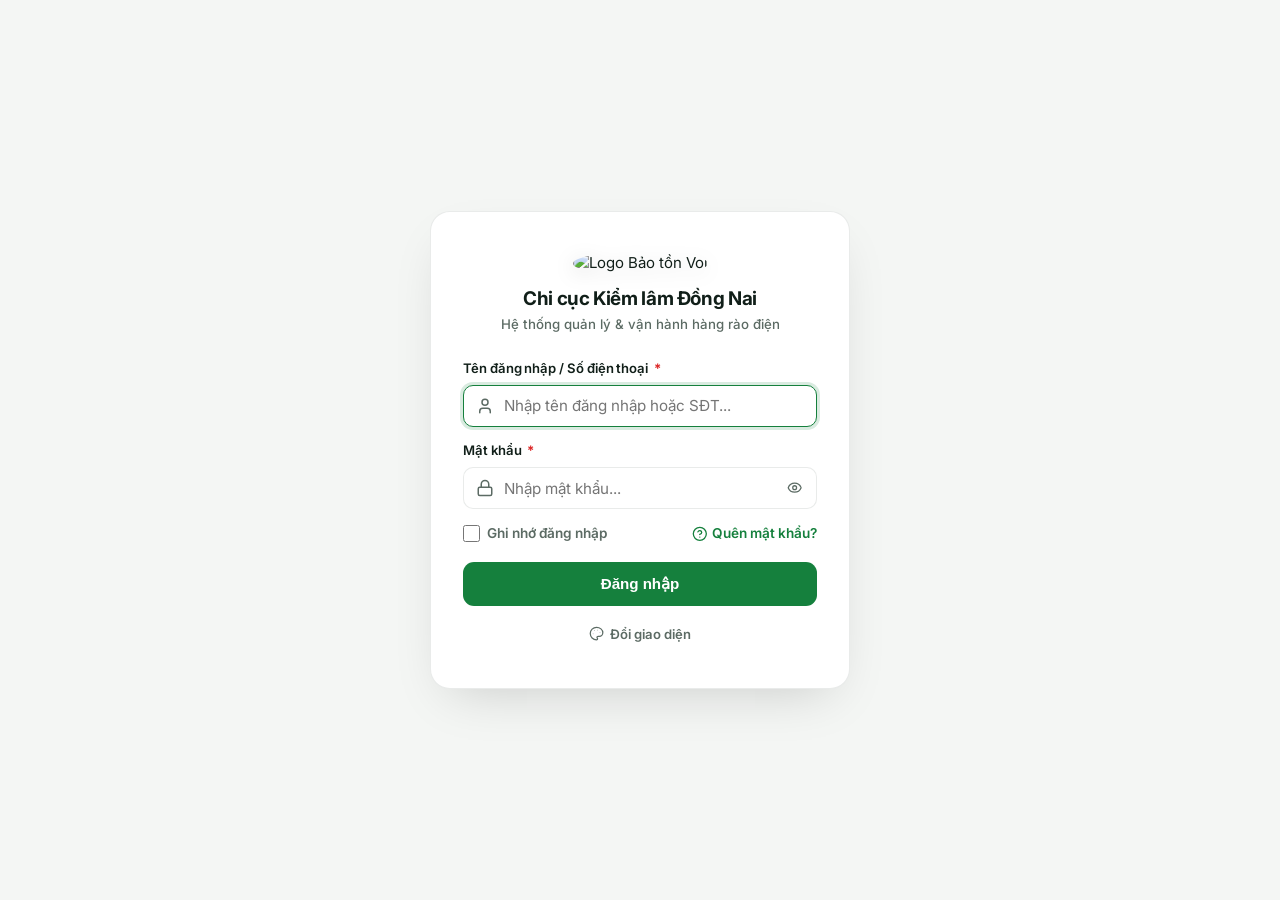
==== backend/Index.html @ 3ac1e2e1 "Optimize Home menu and Dashboard sizing for mobile screens (2-col widget tiles, compact KPI grid, ed" ====
<!DOCTYPE html>
<html lang="vi" data-theme="light">
<head>
  <meta charset="UTF-8" />
  <meta name="viewport" content="width=device-width, initial-scale=1.0, maximum-scale=1.0, user-scalable=no" />
  <title>QLBV - Quản Lý Bảo Trì Tuyến Hàng Rào Điện</title>
  <meta name="description" content="Hệ thống số hóa biên bản bảo trì, vệ sinh và nhật ký thi công tuyến hàng rào điện bảo tồn Voi Đồng Nai" />
  
  <!-- Favicon & PWA Theme -->
  <link rel="icon" type="image/png" href="https://raw.githubusercontent.com/locvutrunglvt/QLBV_aSU/main/icons/icon-192.png" />
  <link rel="apple-touch-icon" href="https://raw.githubusercontent.com/locvutrunglvt/QLBV_aSU/main/icons/apple-touch-icon.png" />
  <link rel="apple-touch-icon" sizes="180x180" href="https://raw.githubusercontent.com/locvutrunglvt/QLBV_aSU/main/icons/apple-touch-icon.png" />
  <meta name="apple-mobile-web-app-capable" content="yes" />
  <meta name="apple-mobile-web-app-status-bar-style" content="black-translucent" />
  <meta name="apple-mobile-web-app-title" content="QLBV Đồng Nai" />
  <meta name="mobile-web-app-capable" content="yes" />
  <meta name="application-name" content="QLBV Đồng Nai" />
  <meta name="theme-color" content="#1e4620" />

  <!-- Google Fonts: Inter -->
  <link rel="preconnect" href="https://fonts.googleapis.com" />
  <link rel="preconnect" href="https://fonts.gstatic.com" crossorigin />
  <link href="https://fonts.googleapis.com/css2?family=Inter:wght@400;500;600;700;800&display=swap" rel="stylesheet" />

  <!-- html2pdf Library for Client-side PDF Generation -->
  <script src="https://cdnjs.cloudflare.com/ajax/libs/html2pdf.js/0.10.1/html2pdf.bundle.min.js"></script>

  <!-- Stylesheet -->
  <style>
/* ==========================================================================
   HỆ THỐNG QUẢN LÝ BẢO TRÌ TUYẾN HÀNG RÀO ĐIỆN (QLBV)
   05 BỘ GIAO DIỆN LÂM NGHIỆP - BẢNG MÀU TIẾT CHẾ, NỀN TRUNG TÍNH

   Nguyên tắc thiết kế:
   - Nền và viền dùng màu trung tính, chỉ phảng phất sắc chủ đạo. Nền/viền
     nhuộm màu đậm làm giao diện trông cũ.
   - Mỗi giao diện định nghĩa 6 "tông" (--tone-*) dưới dạng bộ số RGB. Ô icon
     lấy chính tông đó pha loãng làm nền và tô nét, nên ĐỔI GIAO DIỆN LÀ ĐỔI
     TOÀN BỘ MÀU ICON theo. Trước đây icon dùng 6 gradient cố định nên chọn
     giao diện nào cũng ra một bảng màu.
   - Đổ bóng trung tính, rất nhẹ; độ nổi khối tạo bằng viền mảnh.

   1. emerald  - Rừng Nguyên Sinh
   2. pine     - Rừng Thông Cát Tiên
   3. earth    - Đất Rừng Miền Đông
   4. mist     - Thác Mai - Sương Mù
   5. midnight - Tuần Tra Đêm
   ========================================================================== */

/* 1. MẶC ĐỊNH: RỪNG NGUYÊN SINH */
:root, [data-theme-style="emerald"] {
  --theme-name: "emerald";
  --primary: #15803d;
  --primary-light: #22c55e;
  --primary-dark: #14532d;
  --primary-hover: #166534;
  --primary-contrast: #ffffff;
  --primary-gradient: linear-gradient(135deg, #15803d 0%, #166534 100%);
  --header-bg: linear-gradient(135deg, #14532d 0%, #15803d 60%, #166534 100%);

  --accent: #16a34a;
  --accent-gold: #b45309;
  --success: #16a34a;
  --warning: #b45309;
  --danger: #dc2626;
  --info: #0369a1;

  --bg-body: #f4f6f4;
  --bg-surface: #ffffff;
  --bg-surface-elevated: #ffffff;
  --bg-card: #ffffff;
  --bg-subtle: #f1f5f2;
  --bg-hover: rgba(21, 128, 61, 0.06);
  --border-color: rgba(17, 34, 26, 0.09);
  --border-strong: rgba(17, 34, 26, 0.16);
  --border-focus: #15803d;

  --text-main: #111f19;
  --text-muted: #5c6b64;
  --text-light: #90a099;
  --text-white: #ffffff;

  --tone-maint: 180 83 9;
  --tone-clean: 21 128 61;
  --tone-log: 15 118 110;
  --tone-hist: 71 85 105;
  --tone-user: 67 56 202;
  --tone-cfg: 120 113 108;
  --chip-alpha: 0.11;

  --card-radius: 16px;
  --badge-radius: 999px;
  --shadow-card: 0 1px 2px rgba(16, 24, 20, 0.04), 0 4px 12px -6px rgba(16, 24, 20, 0.10);
  --shadow-hover: 0 2px 4px rgba(16, 24, 20, 0.05), 0 12px 24px -10px rgba(16, 24, 20, 0.18);
}

/* 2. RỪNG THÔNG CÁT TIÊN */
[data-theme-style="pine"] {
  --theme-name: "pine";
  --primary: #0b6b4f;
  --primary-light: #10b981;
  --primary-dark: #022c22;
  --primary-hover: #095942;
  --primary-contrast: #ffffff;
  --primary-gradient: linear-gradient(135deg, #0b6b4f 0%, #047857 100%);
  --header-bg: linear-gradient(135deg, #022c22 0%, #0b6b4f 60%, #047857 100%);

  --accent: #0d9488;
  --accent-gold: #a16207;
  --success: #059669;
  --warning: #a16207;
  --danger: #be123c;
  --info: #0e7490;

  --bg-body: #f5f7f6;
  --bg-surface: #ffffff;
  --bg-surface-elevated: #ffffff;
  --bg-card: #ffffff;
  --bg-subtle: #f1f5f4;
  --bg-hover: rgba(11, 107, 79, 0.06);
  --border-color: rgba(19, 42, 34, 0.10);
  --border-strong: rgba(19, 42, 34, 0.18);
  --border-focus: #0b6b4f;

  --text-main: #10211b;
  --text-muted: #566860;
  --text-light: #8ba098;
  --text-white: #ffffff;

  --tone-maint: 161 98 7;
  --tone-clean: 11 107 79;
  --tone-log: 13 148 136;
  --tone-hist: 82 82 91;
  --tone-user: 55 48 163;
  --tone-cfg: 87 83 78;
  --chip-alpha: 0.11;

  --card-radius: 14px;
  --badge-radius: 999px;
  --shadow-card: 0 1px 2px rgba(16, 24, 20, 0.04), 0 4px 12px -6px rgba(16, 24, 20, 0.10);
  --shadow-hover: 0 2px 4px rgba(16, 24, 20, 0.05), 0 12px 24px -10px rgba(16, 24, 20, 0.18);
}

/* 3. ĐẤT RỪNG MIỀN ĐÔNG */
[data-theme-style="earth"] {
  --theme-name: "earth";
  --primary: #8a4b1c;
  --primary-light: #b45309;
  --primary-dark: #4a2409;
  --primary-hover: #7a4118;
  --primary-contrast: #ffffff;
  --primary-gradient: linear-gradient(135deg, #8a4b1c 0%, #5c3010 100%);
  --header-bg: linear-gradient(135deg, #4a2409 0%, #8a4b1c 60%, #2d6a4f 100%);

  --accent: #2d6a4f;
  --accent-gold: #b45309;
  --success: #2d6a4f;
  --warning: #b45309;
  --danger: #b91c1c;
  --info: #0369a1;

  --bg-body: #f8f6f2;
  --bg-surface: #ffffff;
  --bg-surface-elevated: #ffffff;
  --bg-card: #ffffff;
  --bg-subtle: #f4f0e9;
  --bg-hover: rgba(138, 75, 28, 0.06);
  --border-color: rgba(48, 31, 16, 0.11);
  --border-strong: rgba(48, 31, 16, 0.20);
  --border-focus: #8a4b1c;

  --text-main: #241a11;
  --text-muted: #6b5b49;
  --text-light: #a4917b;
  --text-white: #ffffff;

  --tone-maint: 180 83 9;
  --tone-clean: 45 106 79;
  --tone-log: 133 77 14;
  --tone-hist: 87 83 78;
  --tone-user: 146 64 14;
  --tone-cfg: 120 113 108;
  --chip-alpha: 0.12;

  --card-radius: 14px;
  --badge-radius: 999px;
  --shadow-card: 0 1px 2px rgba(48, 31, 16, 0.05), 0 4px 12px -6px rgba(48, 31, 16, 0.12);
  --shadow-hover: 0 2px 4px rgba(48, 31, 16, 0.06), 0 12px 24px -10px rgba(48, 31, 16, 0.20);
}

/* 4. THÁC MAI - SƯƠNG MÙ */
[data-theme-style="mist"] {
  --theme-name: "mist";
  --primary: #0f766e;
  --primary-light: #14b8a6;
  --primary-dark: #134e4a;
  --primary-hover: #115e59;
  --primary-contrast: #ffffff;
  --primary-gradient: linear-gradient(135deg, #0f766e 0%, #0e7490 100%);
  --header-bg: linear-gradient(135deg, #134e4a 0%, #0f766e 50%, #0369a1 100%);

  --accent: #0891b2;
  --accent-gold: #b45309;
  --success: #0d9488;
  --warning: #b45309;
  --danger: #e11d48;
  --info: #0284c7;

  --bg-body: #f3f7f7;
  --bg-surface: #ffffff;
  --bg-surface-elevated: #ffffff;
  --bg-card: rgba(255, 255, 255, 0.86);
  --bg-subtle: #eef4f4;
  --bg-hover: rgba(15, 118, 110, 0.06);
  --border-color: rgba(15, 44, 40, 0.10);
  --border-strong: rgba(15, 44, 40, 0.18);
  --border-focus: #0f766e;

  --text-main: #0f241f;
  --text-muted: #52706c;
  --text-light: #8aa5a2;
  --text-white: #ffffff;

  --tone-maint: 2 132 199;
  --tone-clean: 15 118 110;
  --tone-log: 8 145 178;
  --tone-hist: 71 85 105;
  --tone-user: 79 70 229;
  --tone-cfg: 100 116 139;
  --chip-alpha: 0.11;

  --card-radius: 18px;
  --badge-radius: 999px;
  --shadow-card: 0 1px 2px rgba(15, 44, 40, 0.04), 0 6px 16px -8px rgba(15, 44, 40, 0.14);
  --shadow-hover: 0 2px 4px rgba(15, 44, 40, 0.05), 0 14px 28px -12px rgba(15, 44, 40, 0.22);
}

/* 5. TUẦN TRA ĐÊM */
[data-theme-style="midnight"], [data-theme="dark"] {
  --theme-name: "midnight";
  --primary: #34d399;
  --primary-light: #6ee7b7;
  --primary-dark: #065f46;
  --primary-hover: #10b981;
  --primary-contrast: #05221a;
  --primary-gradient: linear-gradient(135deg, #059669 0%, #34d399 100%);
  --header-bg: linear-gradient(135deg, #04150f 0%, #0a2b1f 100%);

  --accent: #2dd4bf;
  --accent-gold: #fbbf24;
  --success: #34d399;
  --warning: #fbbf24;
  --danger: #f87171;
  --info: #38bdf8;

  --bg-body: #0b0f0d;
  --bg-surface: #141a17;
  --bg-surface-elevated: #1b2320;
  --bg-card: #141a17;
  --bg-subtle: #101613;
  --bg-hover: rgba(255, 255, 255, 0.05);
  --border-color: rgba(255, 255, 255, 0.10);
  --border-strong: rgba(255, 255, 255, 0.18);
  --border-focus: #34d399;

  --text-main: #e9efec;
  --text-muted: #93a29c;
  --text-light: #6b7a74;
  --text-white: #ffffff;

  --tone-maint: 251 191 36;
  --tone-clean: 52 211 153;
  --tone-log: 45 212 191;
  --tone-hist: 148 163 184;
  --tone-user: 129 140 248;
  --tone-cfg: 168 162 158;
  --chip-alpha: 0.16;

  --card-radius: 16px;
  --badge-radius: 999px;
  --shadow-card: 0 1px 2px rgba(0, 0, 0, 0.5), 0 8px 20px -10px rgba(0, 0, 0, 0.7);
  --shadow-hover: 0 2px 6px rgba(0, 0, 0, 0.6), 0 16px 30px -12px rgba(0, 0, 0, 0.85);
}

:root {
  --shadow-sm: 0 1px 2px 0 rgba(0, 0, 0, 0.05);
  --shadow-md: 0 4px 6px -1px rgba(0, 0, 0, 0.1), 0 2px 4px -1px rgba(0, 0, 0, 0.06);
  --shadow-lg: var(--shadow-card);
  --shadow-glow: 0 0 15px rgba(34, 197, 94, 0.35);
  
  --radius-sm: 8px;
  --radius-md: 12px;
  --radius-lg: var(--card-radius, 18px);
  --radius-full: 9999px;

  --transition: all 0.25s cubic-bezier(0.4, 0, 0.2, 1);
  --font-family: 'Inter', system-ui, -apple-system, BlinkMacSystemFont, 'Segoe UI', Roboto, Oxygen, Ubuntu, sans-serif;
}


/* Reset & Base Styles */
*, *::before, *::after {
  box-sizing: border-box;
  margin: 0;
  padding: 0;
  -webkit-tap-highlight-color: transparent;
}

body {
  font-family: var(--font-family);
  background-color: var(--bg-body);
  color: var(--text-main);
  line-height: 1.5;
  font-size: 15px;
  min-height: 100vh;
  display: flex;
  flex-direction: column;
  transition: background-color 0.3s ease, color 0.3s ease;
}

/* Header & Top Navbar */
.top-navbar {
  position: sticky;
  top: 0;
  z-index: 100;
  background: var(--bg-card);
  backdrop-filter: blur(12px);
  -webkit-backdrop-filter: blur(12px);
  border-bottom: 1px solid var(--border-color);
  padding: 0.65rem 1.5rem;
  display: flex;
  align-items: center;
  justify-content: center;
  position: relative;
  box-shadow: var(--shadow-sm);
}

.header-brand-container {
  display: flex;
  align-items: center;
  justify-content: center;
  gap: 0.65rem;
  text-align: center;
  margin: 0 auto;
}

.header-brand-logo {
  width: 40px;
  height: 40px;
  object-fit: contain;
  filter: drop-shadow(0 2px 4px rgba(0, 0, 0, 0.15));
  flex-shrink: 0;
  transition: transform 0.2s ease;
}

.header-brand-logo:hover {
  transform: scale(1.06);
}

.header-brand-text {
  text-align: left;
}

.header-brand-text h1 {
  font-size: 1.05rem;
  font-weight: 800;
  color: var(--primary);
  line-height: 1.15;
  letter-spacing: 0.01em;
  margin: 0;
}

[data-theme="dark"] .header-brand-text h1 {
  color: #74c69d;
}

.header-brand-text p {
  font-size: 0.72rem;
  color: var(--text-muted);
  font-weight: 600;
  margin: 0;
  letter-spacing: 0.03em;
}

.header-actions {
  position: absolute;
  right: 1.5rem;
  display: flex;
  align-items: center;
  gap: 0.4rem;
}

@media (max-width: 768px) {
  .top-navbar {
    flex-direction: column;
    align-items: center;
    padding: 0.65rem 0.5rem 0.5rem;
    gap: 0.45rem;
  }

  .header-brand-container {
    flex-direction: row;
    justify-content: center;
    width: 100%;
    margin: 0;
  }

  .header-brand-logo {
    width: 34px;
    height: 34px;
  }

  .header-brand-text {
    text-align: left;
  }

  .header-brand-text h1 {
    font-size: 0.88rem;
  }

  .header-brand-text p {
    font-size: 0.65rem;
  }

  .header-actions {
    position: static;
    display: flex;
    justify-content: center;
    align-items: center;
    width: 100%;
    gap: 0.5rem;
    margin-top: 2px;
  }
}

/* User Pill & Quick Badges */
.user-badge {
  display: flex;
  align-items: center;
  gap: 0.35rem;
  background: var(--bg-subtle);
  border: 1px solid var(--border-color);
  padding: 0.25rem 0.6rem;
  border-radius: var(--radius-full);
  font-size: 0.78rem;
  cursor: pointer;
  white-space: nowrap;
  transition: var(--transition);
}

.user-badge:hover {
  border-color: var(--primary-light);
  background: var(--bg-surface-elevated);
}

.role-tag {
  font-size: 0.7rem;
  font-weight: 600;
  padding: 0.15rem 0.45rem;
  border-radius: var(--radius-sm);
  text-transform: uppercase;
}

.role-admin { background: #fee2e2; color: #b91c1c; }
.role-supervisor { background: #e0f2fe; color: #0369a1; }
.role-worker { background: #dcfce7; color: #15803d; }

/* Status indicator pill */
.network-status {
  display: inline-flex;
  align-items: center;
  gap: 0.35rem;
  font-size: 0.75rem;
  padding: 0.25rem 0.6rem;
  border-radius: var(--radius-full);
  font-weight: 600;
}

.status-online { background: #dcfce7; color: #166534; }
.status-offline { background: #fee2e2; color: #991b1b; }
.status-dot {
  width: 7px;
  height: 7px;
  border-radius: 50%;
  background: currentColor;
}

/* Main Container Layout */
.app-container {
  max-width: 1100px;
  width: 100%;
  margin: 0 auto;
  padding: 1.25rem;
  flex: 1;
}

/* Navigation Tabs */
.nav-tabs-wrapper {
  display: flex;
  gap: 0.5rem;
  overflow-x: auto;
  padding-bottom: 0.75rem;
  margin-bottom: 1.25rem;
  scrollbar-width: none;
}

.nav-tabs-wrapper::-webkit-scrollbar {
  display: none;
}

.nav-tab-btn {
  display: inline-flex;
  align-items: center;
  gap: 0.5rem;
  padding: 0.65rem 1.15rem;
  background: var(--bg-surface);
  border: 1px solid var(--border-color);
  border-radius: var(--radius-md);
  color: var(--text-muted);
  font-weight: 600;
  font-size: 0.9rem;
  cursor: pointer;
  white-space: nowrap;
  transition: var(--transition);
}

.nav-tab-btn:hover {
  color: var(--primary);
  border-color: var(--primary-light);
  transform: translateY(-1px);
}

.nav-tab-btn.active {
  background: var(--primary);
  color: #ffffff;
  border-color: var(--primary);
  box-shadow: var(--shadow-sm);
}

[data-theme="dark"] .nav-tab-btn.active {
  background: #2d6a4f;
  border-color: #2d6a4f;
}

/* Glassmorphic Cards & Panels */
.card-panel {
  background: var(--bg-card);
  border: 1px solid var(--border-color);
  border-radius: var(--radius-lg);
  padding: 1.5rem;
  margin-bottom: 1.5rem;
  box-shadow: var(--shadow-md);
  transition: var(--transition);
}

.card-header {
  display: flex;
  align-items: center;
  justify-content: space-between;
  margin-bottom: 1.25rem;
  padding-bottom: 0.75rem;
  border-bottom: 1px solid var(--border-color);
}

.card-header h2 {
  font-size: 1.15rem;
  font-weight: 700;
  color: var(--primary);
  display: flex;
  align-items: center;
  gap: 0.5rem;
}

[data-theme="dark"] .card-header h2 {
  color: #74c69d;
}

/* ================= DASHBOARD & METRICS ================= */

/* ==========================================================================
   Ô ICON TONAL - THAY CHO KHỐI GRADIENT BÃO HÒA
   Nền là chính tông màu pha loãng, nét icon cũng tông đó ở độ đậm đọc được.
   Vì tông lấy từ biến của giao diện nên đổi giao diện là đổi màu toàn bộ icon.
   ========================================================================== */
.icon-chip {
  width: 42px;
  height: 42px;
  border-radius: 13px;
  display: flex;
  align-items: center;
  justify-content: center;
  flex-shrink: 0;
  color: rgb(var(--tone-clean));
  background: rgb(var(--tone-clean) / var(--chip-alpha));
  transition: background 0.2s ease, color 0.2s ease;
}

.icon-chip .ico,
.icon-chip svg {
  width: 21px;
  height: 21px;
  stroke: currentColor;
  stroke-width: 1.9;
}

.icon-chip-sm {
  width: 34px;
  height: 34px;
  border-radius: 11px;
}

.icon-chip-sm .ico,
.icon-chip-sm svg {
  width: 17px;
  height: 17px;
}

.icon-chip.tone-maint {
  color: rgb(var(--tone-maint));
  background: rgb(var(--tone-maint) / var(--chip-alpha));
}
.icon-chip.tone-clean {
  color: rgb(var(--tone-clean));
  background: rgb(var(--tone-clean) / var(--chip-alpha));
}
.icon-chip.tone-log {
  color: rgb(var(--tone-log));
  background: rgb(var(--tone-log) / var(--chip-alpha));
}
.icon-chip.tone-hist {
  color: rgb(var(--tone-hist));
  background: rgb(var(--tone-hist) / var(--chip-alpha));
}
.icon-chip.tone-user {
  color: rgb(var(--tone-user));
  background: rgb(var(--tone-user) / var(--chip-alpha));
}
.icon-chip.tone-cfg {
  color: rgb(var(--tone-cfg));
  background: rgb(var(--tone-cfg) / var(--chip-alpha));
}

/* ==========================================================================
   THẺ SỐ LIỆU (KPI)
   ========================================================================== */
.metrics-grid {
  display: grid;
  grid-template-columns: repeat(3, 1fr);
  gap: 0.75rem;
  margin-bottom: 1.1rem;
}

.metric-box {
  background: var(--bg-surface);
  border: 1px solid var(--border-color);
  border-radius: var(--card-radius);
  padding: 0.9rem 1rem;
  display: flex;
  align-items: center;
  gap: 0.8rem;
  box-shadow: var(--shadow-card);
  transition: border-color 0.2s ease, box-shadow 0.2s ease;
}

.metric-box:hover {
  border-color: var(--border-strong);
  box-shadow: var(--shadow-hover);
}

.metric-box > div:last-child { min-width: 0; }

.metric-label {
  font-size: 0.76rem;
  font-weight: 500;
  color: var(--text-muted);
  line-height: 1.3;
  letter-spacing: 0;
}

.metric-value {
  display: flex;
  align-items: baseline;
  gap: 0.22rem;
  margin-top: 1px;
  font-size: 1.45rem;
  font-weight: 650;
  line-height: 1.15;
  letter-spacing: -0.02em;
  color: var(--text-main);
  white-space: nowrap;
  font-variant-numeric: tabular-nums;
}

.metric-value .unit {
  font-size: 0.8rem;
  font-weight: 500;
  color: var(--text-light);
  letter-spacing: 0;
}

/* ==========================================================================
   DANH MỤC CHỨC NĂNG - DẠNG DÒNG (thay lưới thẻ vuông kiểu cũ)
   ========================================================================== */
.quick-launcher-grid {
  display: grid;
  grid-template-columns: repeat(2, 1fr);
  gap: 0.5rem;
}

.launcher-tile {
  display: flex;
  align-items: center;
  gap: 0.8rem;
  padding: 0.7rem 0.85rem;
  border-radius: 13px;
  border: 1px solid transparent;
  background: transparent;
  cursor: pointer;
  text-align: left;
  transition: background 0.15s ease, border-color 0.15s ease;
}

.launcher-tile:hover {
  background: var(--bg-hover);
  border-color: var(--border-color);
}

.launcher-tile:active { background: var(--bg-subtle); }

.launcher-body {
  flex: 1;
  min-width: 0;
}

.launcher-title {
  font-weight: 600;
  font-size: 0.92rem;
  color: var(--text-main);
  line-height: 1.3;
  letter-spacing: -0.01em;
}

.launcher-desc {
  font-size: 0.76rem;
  color: var(--text-muted);
  line-height: 1.35;
  margin-top: 1px;
  overflow: hidden;
  text-overflow: ellipsis;
  white-space: nowrap;
}

.launcher-arrow {
  width: 16px;
  height: 16px;
  flex-shrink: 0;
  color: var(--text-light);
  stroke: currentColor;
  stroke-width: 2;
  fill: none;
  transition: transform 0.15s ease, color 0.15s ease;
}

.launcher-tile:hover .launcher-arrow {
  color: var(--text-muted);
  transform: translateX(2px);
}

.metric-card {
  background: var(--bg-surface);
  border: 1px solid var(--border-color);
  border-radius: var(--radius-md);
  padding: 1rem;
  display: flex;
  align-items: center;
  gap: 0.85rem;
  box-shadow: var(--shadow-sm);
}

.metric-card:hover {
  transform: translateY(-2px);
  box-shadow: var(--shadow-md);
  border-color: var(--primary-light);
}

.metric-icon {
  width: 48px;
  height: 48px;
  border-radius: var(--radius-md);
  display: flex;
  align-items: center;
  justify-content: center;
  font-size: 1.5rem;
}

.metric-green { background: #d8f3dc; color: #1b4332; }
.metric-blue { background: #dbeafe; color: #1e40af; }
.metric-orange { background: #ffedd5; color: #9a3412; }
.metric-purple { background: #f3e8ff; color: #6b21a8; }

.metric-content h3 {
  font-size: 0.8rem;
  text-transform: uppercase;
  letter-spacing: 0.05em;
  color: var(--text-muted);
  font-weight: 600;
}

.metric-value {
  font-size: 1.45rem;
  font-weight: 800;
  color: var(--text-main);
  line-height: 1.2;
}

.metric-unit {
  font-size: 0.8rem;
  font-weight: 500;
  color: var(--text-muted);
  margin-left: 0.25rem;
}

/* Forms & Modern Inputs */
.form-grid {
  display: grid;
  grid-template-columns: repeat(auto-fit, minmax(280px, 1fr));
  gap: 1rem;
  margin-bottom: 1.25rem;
}

.form-group {
  display: flex;
  flex-direction: column;
  gap: 0.4rem;
}

.form-group.full-width {
  grid-column: 1 / -1;
}

.form-label {
  font-size: 0.88rem;
  font-weight: 600;
  color: var(--text-main);
  display: flex;
  align-items: center;
  gap: 0.35rem;
}

.form-label.required::after {
  content: "*";
  color: var(--danger);
  font-weight: bold;
}

.form-control, .form-select, .form-textarea {
  width: 100%;
  padding: 0.65rem 0.85rem;
  font-size: 0.95rem;
  font-family: inherit;
  color: var(--text-main);
  background-color: var(--bg-surface);
  border: 1.5px solid var(--border-color);
  border-radius: var(--radius-md);
  outline: none;
  transition: var(--transition);
}

.form-control:focus, .form-select:focus, .form-textarea:focus {
  border-color: var(--primary-light);
  box-shadow: 0 0 0 3px rgba(45, 106, 79, 0.15);
}

.form-textarea {
  min-height: 90px;
  resize: vertical;
}

/* Dynamic Rows & Section Tables */
.dynamic-table-wrapper {
  overflow-x: auto;
  border: 1px solid var(--border-color);
  border-radius: var(--radius-md);
  margin-bottom: 1rem;
}

.data-table {
  width: 100%;
  border-collapse: collapse;
  font-size: 0.9rem;
}

.data-table th {
  background: var(--bg-subtle);
  padding: 0.75rem 0.85rem;
  font-weight: 700;
  color: var(--text-main);
  text-align: left;
  border-bottom: 1.5px solid var(--border-color);
}

.data-table td {
  padding: 0.65rem 0.85rem;
  border-bottom: 1px solid var(--border-color);
  vertical-align: middle;
}

.data-table tr:last-child td {
  border-bottom: none;
}

.data-table tr:hover {
  background: var(--bg-subtle);
}

/* Action Buttons */
.btn {
  display: inline-flex;
  align-items: center;
  justify-content: center;
  gap: 0.5rem;
  padding: 0.65rem 1.25rem;
  font-size: 0.92rem;
  font-weight: 600;
  border-radius: var(--radius-md);
  border: none;
  cursor: pointer;
  transition: var(--transition);
  user-select: none;
}

.btn-primary {
  background: var(--primary);
  color: #ffffff;
}

.btn-primary:hover {
  background: var(--primary-hover);
  transform: translateY(-1px);
  box-shadow: var(--shadow-md);
}

.btn-secondary {
  background: var(--bg-subtle);
  color: var(--text-main);
  border: 1px solid var(--border-color);
}

.btn-secondary:hover {
  background: var(--border-color);
}

.btn-success {
  background: var(--success);
  color: #ffffff;
}

.btn-danger {
  background: var(--danger);
  color: #ffffff;
}

.btn-sm {
  padding: 0.4rem 0.75rem;
  font-size: 0.82rem;
}

.btn-lg {
  padding: 0.85rem 1.6rem;
  font-size: 1rem;
}

.btn-block {
  width: 100%;
}

/* Floating Actions Toolbar (Fixed at bottom on Mobile) */
.form-actions-bar {
  display: flex;
  align-items: center;
  justify-content: flex-end;
  gap: 0.75rem;
  margin-top: 1.5rem;
  padding-top: 1rem;
  border-top: 1px solid var(--border-color);
}

/* Photo Upload & Gallery Grid */
.photo-uploader-box {
  border: 2px dashed var(--border-color);
  border-radius: var(--radius-lg);
  padding: 1.25rem;
  text-align: center;
  background: var(--bg-subtle);
  cursor: pointer;
  transition: var(--transition);
}

.photo-uploader-box:hover {
  border-color: var(--primary-light);
  background: var(--bg-surface-elevated);
}

.photo-preview-grid {
  display: grid;
  grid-template-columns: repeat(auto-fill, minmax(130px, 1fr));
  gap: 0.75rem;
  margin-top: 1rem;
}

.photo-preview-item {
  position: relative;
  border-radius: var(--radius-md);
  overflow: hidden;
  aspect-ratio: 4/3;
  border: 1px solid var(--border-color);
  box-shadow: var(--shadow-sm);
}

.photo-preview-item img {
  width: 100%;
  height: 100%;
  object-fit: cover;
}

.photo-remove-btn {
  position: absolute;
  top: 4px;
  right: 4px;
  background: rgba(230, 57, 70, 0.85);
  color: #fff;
  border: none;
  border-radius: 50%;
  width: 24px;
  height: 24px;
  font-size: 0.75rem;
  cursor: pointer;
  display: flex;
  align-items: center;
  justify-content: center;
}

/* Modal system: xem phần "MODAL SYSTEM (POPUP DIALOGS)" ở cuối file */

/* Toast Notifications */
.toast-container {
  position: fixed;
  bottom: 20px;
  right: 20px;
  z-index: 2000;
  display: flex;
  flex-direction: column;
  gap: 0.5rem;
}

.toast {
  background: var(--bg-surface-elevated);
  color: var(--text-main);
  border: 1px solid var(--border-color);
  border-left: 4px solid var(--primary);
  padding: 0.85rem 1.25rem;
  border-radius: var(--radius-md);
  box-shadow: var(--shadow-lg);
  display: flex;
  align-items: center;
  gap: 0.75rem;
  min-width: 280px;
  animation: slideIn 0.3s ease;
}

.toast-success { border-left-color: var(--success); }
.toast-error { border-left-color: var(--danger); }
.toast-warning { border-left-color: var(--warning); }

@keyframes slideIn {
  from { transform: translateX(100%); opacity: 0; }
  to { transform: translateX(0); opacity: 1; }
}

/* ==========================================================================
   A4 PRINT & PREVIEW STYLES - CHUẨN THỂ THỨC VĂN BẢN VIỆT NAM (TIMES NEW ROMAN, LỀ 2-2-2-2CM, GIÃN DÒNG 1.2, BEFORE/AFTER 6PT)
   ========================================================================== */
@page {
  size: A4 portrait;
  margin: 20mm 20mm 20mm 20mm; /* Lề chuẩn 2.0cm cả 4 phía */
}

#printable-area {
  display: none;
}

/* Modal xem trước A4 */
.pdf-modal-dialog {
  max-width: 890px !important;
  width: 96% !important;
  max-height: 94vh !important;
  display: flex;
  flex-direction: column;
  background: var(--bg-surface) !important;
}

.pdf-preview-container {
  overflow-y: auto;
  padding: 1.25rem;
  background: #e2e8f0;
  border-radius: var(--radius-md);
  display: flex;
  justify-content: center;
}

[data-theme="dark"] .pdf-preview-container {
  background: #1e293b;
}

.a4-preview-sheet {
  background: #ffffff;
  color: #000000;
  width: 100%;
  max-width: 794px;
  min-height: 1123px;
  padding: 20mm 20mm 20mm 20mm; /* Lề 2cm, 2cm, 2cm, 2cm */
  box-shadow: 0 4px 15px rgba(0, 0, 0, 0.15);
  box-sizing: border-box;
  font-family: 'Times New Roman', Times, serif;
}

@media print {
  html, body {
    width: 100% !important;
    height: auto !important;
    min-height: auto !important;
    margin: 0 !important;
    padding: 0 !important;
    background: #ffffff !important;
    color: #000000 !important;
    overflow: visible !important;
  }

  body > *:not(#printable-area) {
    display: none !important;
  }

  #printable-area {
    display: block !important;
    position: static !important;
    width: 100% !important;
    margin: 0 !important;
    padding: 0 !important;
    background: #ffffff !important;
    color: #000000 !important;
    visibility: visible !important;
  }

  #printable-area * {
    visibility: visible !important;
  }

  .no-print {
    display: none !important;
  }

  .a4-page-main {
    page-break-inside: avoid !important;
    break-inside: avoid !important;
    page-break-after: auto !important;
  }

  .print-page-break {
    page-break-before: always !important;
    break-before: page !important;
  }
}

/* Bottom Navigation Bar cho iPhone & Android */
.mobile-bottom-nav {
  position: fixed;
  bottom: 0;
  left: 0;
  right: 0;
  z-index: 999;
  background: var(--bg-card);
  border-top: 1px solid var(--border-color);
  display: flex;
  justify-content: space-around;
  padding: 0.4rem 0.2rem calc(0.4rem + env(safe-area-inset-bottom));
  backdrop-filter: blur(16px);
  -webkit-backdrop-filter: blur(16px);
  box-shadow: 0 -2px 10px rgba(0,0,0,0.05);
}

.bottom-nav-item {
  display: flex;
  flex-direction: column;
  align-items: center;
  justify-content: center;
  gap: 2px;
  background: none;
  border: none;
  color: var(--text-muted);
  font-size: 0.72rem;
  font-weight: 600;
  padding: 0.3rem 0.5rem;
  border-radius: var(--radius-md);
  cursor: pointer;
  flex: 1;
  transition: all 0.15s;
}

.bottom-nav-item .icon {
  font-size: 1.25rem;
}

.bottom-nav-item.active {
  color: var(--primary);
  font-weight: 700;
}

[data-theme="dark"] .bottom-nav-item.active {
  color: #74c69d;
}

@media (min-width: 769px) {
  .mobile-bottom-nav {
    display: none;
  }
}

/* Thẻ Đăng Nhập Sạch Sẽ (Chuyên Nghiệp, Bảo Mật, Không Lộ Gợi Ý) */
.login-clean-card {
  background: var(--bg-card);
  border: 1px solid var(--border-color);
  border-radius: var(--radius-lg);
  max-width: 420px;
  width: 100%;
  padding: 2.5rem 2rem;
  box-shadow: 0 20px 40px rgba(0, 0, 0, 0.15);
  text-align: center;
  margin: 0 auto;
}

.login-logo-img {
  width: 80px;
  height: 80px;
  object-fit: contain;
  margin-bottom: 0.85rem;
  filter: drop-shadow(0 4px 10px rgba(0, 0, 0, 0.15));
}

.login-agency-title {
  font-size: 1.25rem;
  font-weight: 800;
  color: var(--primary);
  line-height: 1.2;
  margin-bottom: 0.25rem;
  letter-spacing: 0.02em;
}

[data-theme="dark"] .login-agency-title {
  color: #74c69d;
}

.login-sub-title {
  font-size: 0.85rem;
  color: var(--text-muted);
  font-weight: 500;
}

@media (max-width: 768px) {
  body {
    padding-bottom: 75px;
  }
  
  /* ẨN HOÀN TOÀN THANH TABS TRÊN CÙNG TRÊN ĐIỆN THOẠI (DÙNG BOTTOM NAV BAR) */
  .nav-tabs-wrapper, .desktop-tabs {
    display: none !important;
  }

  /* Ẩn bớt badge network trên mobile hẹp để logo trung tâm không bị chèn */
  #network-status-badge {
    display: none;
  }

  .login-clean-card {
    padding: 2rem 1.25rem;
    box-shadow: none;
    border: none;
    background: transparent;
  }

}

@media (min-width: 769px) {
  .mobile-bottom-nav {
    display: none !important;
  }
  body {
    padding-bottom: 20px;
  }
}

/* ================= 3-REPRESENTATIVES CARD GROUPS & VALIDATION TAGS ================= */
.rep-card-group {
  background: var(--bg-subtle);
  border: 1px solid var(--border-color);
  border-radius: var(--radius-md);
  padding: 0.75rem;
  margin-bottom: 0.75rem;
}
.rep-card-header {
  font-weight: 700;
  font-size: 0.88rem;
  color: var(--primary);
  margin-bottom: 0.5rem;
  display: flex;
  align-items: center;
  gap: 0.35rem;
}
.rep-grid-3 {
  display: grid;
  grid-template-columns: repeat(3, 1fr);
  gap: 0.5rem;
}
@media (max-width: 640px) {
  .rep-grid-3 {
    grid-template-columns: 1fr;
  }
}
.rep-cell {
  background: var(--bg-surface);
  border: 1px dashed var(--border-color);
  border-radius: var(--radius-sm);
  padding: 0.45rem;
  display: flex;
  flex-direction: column;
  gap: 0.3rem;
}
.rep-label {
  font-size: 0.75rem;
  font-weight: 600;
  color: var(--text-muted);
}
.val-tag-list {
  display: flex;
  flex-wrap: wrap;
  gap: 0.4rem;
  max-height: 220px;
  overflow-y: auto;
  padding: 0.6rem;
  background: var(--bg-subtle);
  border: 1px solid var(--border-color);
  border-radius: var(--radius-md);
}
.val-tag-item {
  display: inline-flex;
  align-items: center;
  gap: 0.35rem;
  background: var(--bg-surface);
  border: 1px solid var(--border-color);
  border-radius: 999px;
  padding: 0.25rem 0.65rem;
  font-size: 0.82rem;
  transition: var(--transition);
}
.val-tag-item.is-pinned {
  background: #fef3c7;
  border-color: #f59e0b;
  color: #92400e;
  font-weight: 600;
}
.val-tag-pin {
  cursor: pointer;
  font-size: 0.85rem;
  opacity: 0.6;
  transition: var(--transition);
}
.val-tag-pin:hover, .val-tag-item.is-pinned .val-tag-pin {
  opacity: 1;
}
.val-tag-del {
  cursor: pointer;
  color: var(--danger);
  font-weight: bold;
  margin-left: 2px;
}
.val-info-card {
  background: rgba(45, 106, 79, 0.08);
  border: 1px solid rgba(45, 106, 79, 0.2);
  border-radius: var(--radius-md);
  padding: 0.6rem 0.85rem;
  margin-bottom: 0.75rem;
  font-size: 0.82rem;
  color: var(--text-main);
}

/* ================= THEME PICKER (5 GIAO DIỆN LÂM NGHIỆP) ================= */
.theme-picker-grid {
  display: grid;
  grid-template-columns: repeat(auto-fit, minmax(240px, 1fr));
  gap: 0.85rem;
  margin: 1rem 0;
}

.theme-card-option {
  border: 2px solid var(--border-color);
  border-radius: var(--radius-md);
  padding: 0.85rem;
  background: var(--bg-surface);
  cursor: pointer;
  transition: var(--transition);
  position: relative;
  display: flex;
  flex-direction: column;
  gap: 0.45rem;
}

.theme-card-option:hover {
  transform: translateY(-2px);
  border-color: var(--primary-light);
  box-shadow: var(--shadow-md);
}

.theme-card-option.active {
  border-color: var(--primary);
  background: var(--bg-subtle);
  box-shadow: 0 0 0 3px rgba(34, 197, 94, 0.25);
}

.theme-card-header {
  display: flex;
  justify-content: space-between;
  align-items: center;
}

.theme-card-title {
  font-weight: 700;
  font-size: 0.92rem;
  display: flex;
  align-items: center;
  gap: 0.4rem;
  color: var(--text-main);
}

.theme-active-badge {
  font-size: 0.7rem;
  font-weight: 700;
  padding: 0.15rem 0.5rem;
  border-radius: 999px;
  background: var(--primary);
  color: #ffffff;
  display: none;
}

.theme-card-option.active .theme-active-badge {
  display: inline-block;
}

.theme-card-desc {
  font-size: 0.78rem;
  color: var(--text-muted);
  line-height: 1.35;
}

.theme-color-palette {
  display: flex;
  gap: 0.35rem;
  margin-top: 0.25rem;
}

.theme-swatch {
  width: 22px;
  height: 22px;
  border-radius: 50%;
  border: 1px solid rgba(0, 0, 0, 0.15);
  box-shadow: 0 1px 3px rgba(0, 0, 0, 0.1);
}

.theme-switcher-btn {
  display: inline-flex;
  align-items: center;
  gap: 0.35rem;
  background: var(--bg-subtle);
  border: 1px solid var(--border-color);
  padding: 0.35rem 0.75rem;
  border-radius: var(--radius-full);
  font-size: 0.8rem;
  font-weight: 600;
  color: var(--text-main);
  cursor: pointer;
  transition: var(--transition);
}

.theme-switcher-btn:hover {
  background: var(--primary);
  color: #ffffff;
  border-color: var(--primary);
}

/* ================= MODAL SYSTEM (POPUP DIALOGS) ================= */
.modal-overlay {
  position: fixed;
  top: 0;
  left: 0;
  right: 0;
  bottom: 0;
  background: rgba(15, 23, 42, 0.65);
  backdrop-filter: blur(8px);
  -webkit-backdrop-filter: blur(8px);
  display: none !important;
  align-items: center;
  justify-content: center;
  z-index: 10000;
  padding: 1rem;
  opacity: 0;
  transition: opacity 0.25s ease;
}

.modal-overlay.active {
  display: flex !important;
  opacity: 1;
}

.modal-dialog, .modal-card {
  background: var(--bg-surface);
  border: 1px solid var(--border-color);
  border-radius: var(--radius-lg);
  width: 100%;
  max-width: 580px;
  max-height: 90vh;
  display: flex;
  flex-direction: column;
  box-shadow: 0 25px 50px -12px rgba(0, 0, 0, 0.35);
  animation: modalPopIn 0.25s cubic-bezier(0.16, 1, 0.3, 1);
  overflow: hidden;
}

@keyframes modalPopIn {
  0% { transform: scale(0.94) translateY(10px); opacity: 0; }
  100% { transform: scale(1) translateY(0); opacity: 1; }
}

.modal-header {
  padding: 1rem 1.25rem;
  border-bottom: 1px solid var(--border-color);
  display: flex;
  justify-content: space-between;
  align-items: center;
  background: var(--bg-subtle);
}

.modal-header h3 {
  font-size: 1.05rem;
  font-weight: 700;
  color: var(--primary);
  margin: 0;
  display: flex;
  align-items: center;
  gap: 0.5rem;
}

.modal-close-btn {
  background: transparent;
  border: none;
  font-size: 1.25rem;
  color: var(--text-muted);
  cursor: pointer;
  padding: 0.25rem;
  line-height: 1;
  border-radius: 6px;
  transition: var(--transition);
}

.modal-close-btn:hover {
  background: rgba(0, 0, 0, 0.08);
  color: var(--danger);
}

.modal-body {
  padding: 1.25rem;
  overflow-y: auto;
  flex: 1;
}

.modal-footer {
  padding: 0.85rem 1.25rem;
  border-top: 1px solid var(--border-color);
  display: flex;
  justify-content: flex-end;
  gap: 0.5rem;
  background: var(--bg-subtle);
}

/* ==========================================================================
   HỆ THỐNG ICON VECTOR SVG (SPRITE) - THAY TOÀN BỘ EMOJI
   ========================================================================== */
.svg-sprite-defs {
  position: absolute;
  width: 0;
  height: 0;
  overflow: hidden;
}

.ico {
  width: 1.15em;
  height: 1.15em;
  flex-shrink: 0;
  vertical-align: -0.2em;
  stroke: currentColor;
  fill: none;
  stroke-width: 2;
  stroke-linecap: round;
  stroke-linejoin: round;
  pointer-events: none;
}

.ico-lg { width: 1.4em; height: 1.4em; }
.ico-xl { width: 2.4em; height: 2.4em; stroke-width: 1.6; }

.card-header h2 .ico,
.rep-card-header .ico,
.modal-header h3 .ico {
  color: var(--primary);
}

.toast-icon { color: var(--primary); }
.toast-success .toast-icon { color: var(--success); }
.toast-error   .toast-icon { color: var(--danger); }
.toast-warning .toast-icon { color: var(--warning); }
.toast-info    .toast-icon { color: var(--info); }

/* ==========================================================================
   TRẠNG THÁI TOÀN CỤC (ĐĂNG NHẬP / MỞ MODAL)
   ========================================================================== */
body.is-logged-out .top-navbar,
body.is-logged-out .mobile-bottom-nav,
body.is-logged-out .app-container {
  display: none !important;
}

body.modal-open {
  overflow: hidden;
}

/* Modal cao hơn màn hình thì cuộn trong lớp phủ, không khóa cứng */
.modal-overlay {
  overflow-y: auto;
  overscroll-behavior: contain;
}

.modal-dialog,
.modal-card {
  margin: auto;
}

/* ==========================================================================
   MÀN HÌNH ĐĂNG NHẬP
   ========================================================================== */
.login-screen {
  background: var(--bg-body) !important;
  backdrop-filter: none !important;
  -webkit-backdrop-filter: none !important;
  z-index: 9000;
  padding: 1.25rem;
  padding-top: max(1.25rem, env(safe-area-inset-top));
  padding-bottom: max(1.25rem, env(safe-area-inset-bottom));
}

.login-logo-img {
  border-radius: 50%;
  object-fit: cover;
}

.login-form {
  margin-top: 1.5rem;
  text-align: left;
}

.login-form .form-group {
  margin-bottom: 0.9rem;
}

.input-with-icon {
  position: relative;
  display: flex;
  align-items: center;
}

.input-with-icon .input-icon {
  position: absolute;
  left: 0.8rem;
  width: 18px;
  height: 18px;
  color: var(--text-muted);
  pointer-events: none;
}

.input-with-icon .form-control {
  padding-left: 2.5rem;
}

.input-with-icon .form-control[type="password"],
.input-with-icon .form-control[type="text"]#login-password {
  padding-right: 2.75rem;
}

.input-affix-btn {
  position: absolute;
  right: 0.35rem;
  display: inline-flex;
  align-items: center;
  justify-content: center;
  width: 34px;
  height: 34px;
  border: none;
  background: transparent;
  color: var(--text-muted);
  border-radius: var(--radius-sm);
  cursor: pointer;
}

.input-affix-btn:hover { color: var(--primary); }

.login-row {
  display: flex;
  align-items: center;
  justify-content: space-between;
  gap: 0.75rem;
  flex-wrap: wrap;
  margin: 0.35rem 0 1.15rem;
}

.check-line {
  display: inline-flex;
  align-items: center;
  gap: 0.45rem;
  font-size: 0.85rem;
  font-weight: 600;
  color: var(--text-muted);
  cursor: pointer;
  user-select: none;
}

.check-line input[type="checkbox"] {
  width: 17px;
  height: 17px;
  accent-color: var(--primary);
  cursor: pointer;
}

.login-link {
  font-size: 0.85rem;
  font-weight: 600;
  color: var(--primary);
  text-decoration: none;
  display: inline-flex;
  align-items: center;
  gap: 0.3rem;
}

.login-link:hover { text-decoration: underline; }

.login-theme-btn {
  margin-top: 1.25rem;
  display: inline-flex;
  align-items: center;
  gap: 0.4rem;
  background: none;
  border: none;
  color: var(--text-muted);
  font-size: 0.82rem;
  font-weight: 600;
  font-family: inherit;
  cursor: pointer;
}

.login-theme-btn:hover { color: var(--primary); }

/* ==========================================================================
   DANH SÁCH LỊCH SỬ BẢN GHI
   ========================================================================== */
.history-item {
  display: flex;
  align-items: center;
  gap: 0.85rem;
  background: var(--bg-surface);
  border: 1px solid var(--border-color);
  border-radius: var(--radius-lg);
  padding: 0.85rem 1rem;
  margin-bottom: 0.65rem;
  box-shadow: var(--shadow-sm);
  transition: var(--transition);
}

.history-item:hover {
  border-color: var(--primary-light);
  box-shadow: var(--shadow-md);
}

.history-item-body {
  flex: 1;
  min-width: 0;
}

.history-item-title {
  font-weight: 700;
  color: var(--primary);
  font-size: 0.98rem;
}

.history-item-meta {
  display: flex;
  flex-wrap: wrap;
  gap: 0.25rem 0.85rem;
  margin-top: 3px;
  font-size: 0.8rem;
  color: var(--text-muted);
}

.history-item-meta span {
  display: inline-flex;
  align-items: center;
  gap: 0.25rem;
}

.history-item-btn { flex-shrink: 0; }

/* ==========================================================================
   BẢNG DỮ LIỆU: HUY HIỆU TRẠNG THÁI & CỤM NÚT
   ========================================================================== */
.status-pill {
  display: inline-block;
  padding: 0.2rem 0.6rem;
  border-radius: var(--radius-full);
  font-size: 0.75rem;
  font-weight: 700;
  white-space: nowrap;
}

.status-pill.is-on  { background: #dcfce7; color: #15803d; }
.status-pill.is-off { background: #fee2e2; color: #b91c1c; }

[data-theme="dark"] .status-pill.is-on  { background: rgba(34, 197, 94, 0.18); color: #4ade80; }
[data-theme="dark"] .status-pill.is-off { background: rgba(239, 68, 68, 0.18); color: #fca5a5; }

.table-actions {
  display: flex;
  flex-wrap: wrap;
  gap: 4px;
  justify-content: center;
}

.role-tag {
  display: inline-flex;
  align-items: center;
  gap: 0.25rem;
}

/* ==========================================================================
   TỐI ƯU GIAO DIỆN ĐIỆN THOẠI (MOBILE FIRST POLISH)
   ========================================================================== */

/* Vùng an toàn tai thỏ iPhone */
.top-navbar { padding-top: max(0.65rem, env(safe-area-inset-top)); }

@media (max-width: 768px) {
  /* iOS tự phóng to trang khi cỡ chữ ô nhập < 16px -> ép 16px */
  .form-control,
  .form-select,
  .form-textarea {
    font-size: 16px;
    padding: 0.7rem 0.85rem;
  }

  .app-container { padding: 0.85rem 0.75rem 1rem; }

  /* Chừa chỗ cho thanh điều hướng đáy + vùng an toàn */
  body { padding-bottom: calc(74px + env(safe-area-inset-bottom)); }

  /* Header 1 dòng gọn gàng: logo trái - nút phải */
  .top-navbar {
    flex-direction: row;
    justify-content: space-between;
    gap: 0.5rem;
    padding-left: 0.75rem;
    padding-right: 0.75rem;
  }

  .header-brand-container {
    margin: 0;
    width: auto;
    flex: 1;
    min-width: 0;
    justify-content: flex-start;
  }

  .header-brand-text h1 {
    font-size: 0.82rem;
    white-space: nowrap;
    overflow: hidden;
    text-overflow: ellipsis;
  }

  .header-brand-text p { display: none; }

  .header-actions {
    position: static;
    width: auto;
    margin-top: 0;
    gap: 0.35rem;
    flex-shrink: 0;
  }

  /* Trên điện thoại nút giao diện chỉ còn icon cho gọn */
  .theme-switcher-btn .btn-text { display: none; }
  .theme-switcher-btn {
    width: 38px;
    height: 38px;
    padding: 0;
    justify-content: center;
  }

  .user-badge {
    max-width: 130px;
    overflow: hidden;
  }

  .user-badge-name {
    overflow: hidden;
    text-overflow: ellipsis;
    white-space: nowrap;
    font-weight: 700;
  }

  /* Tiêu đề & nút quay lại trong card */
  .card-header {
    flex-wrap: wrap;
    gap: 0.5rem;
  }

  .card-header h2 { font-size: 0.98rem; }

  /* Nút bấm đủ lớn cho ngón tay (>= 44px) */
  .btn { min-height: 44px; }
  .btn-sm { min-height: 36px; padding: 0.45rem 0.7rem; }

  /* Thanh nút Lưu / In dính đáy khung nhìn cho dễ thao tác */
  .form-actions-bar {
    position: sticky;
    bottom: calc(74px + env(safe-area-inset-bottom));
    z-index: 50;
    background: var(--bg-card);
    margin: 1.25rem -0.75rem -0.5rem;
    padding: 0.7rem 0.75rem calc(0.7rem + env(safe-area-inset-bottom));
    border-top: 1px solid var(--border-color);
    box-shadow: 0 -4px 12px rgba(0, 0, 0, 0.06);
    backdrop-filter: blur(10px);
    -webkit-backdrop-filter: blur(10px);
  }

  .form-actions-bar .btn { flex: 1; }

  /* Modal dạng phiếu trượt từ đáy lên, dễ đóng bằng 1 tay */
  .modal-overlay { padding: 0; align-items: flex-end; }

  .modal-dialog,
  .modal-card {
    max-width: 100%;
    max-height: 92vh;
    border-radius: var(--radius-lg) var(--radius-lg) 0 0;
    margin: 0;
  }

  .modal-footer {
    padding-bottom: calc(0.85rem + env(safe-area-inset-bottom));
    flex-wrap: wrap;
  }

  .modal-footer .btn { flex: 1; }

  /* Màn hình đăng nhập vẫn căn giữa */
  .login-screen { align-items: center; padding: 1.25rem; }

  /* Bảng Nhân sự: đổi sang dạng thẻ, không cần cuộn ngang */
  #view-users .data-table thead { display: none; }

  #view-users .data-table,
  #view-users .data-table tbody,
  #view-users .data-table tr,
  #view-users .data-table td {
    display: block;
    width: 100%;
  }

  #view-users .data-table tr {
    border: 1px solid var(--border-color);
    border-radius: var(--radius-md);
    padding: 0.5rem 0.75rem;
    margin-bottom: 0.6rem;
    background: var(--bg-surface);
  }

  #view-users .data-table td {
    border: none;
    padding: 0.3rem 0;
    display: flex;
    justify-content: space-between;
    align-items: center;
    gap: 0.75rem;
    text-align: right;
  }

  #view-users .data-table td::before {
    content: attr(data-label);
    font-size: 0.72rem;
    font-weight: 700;
    color: var(--text-muted);
    text-transform: uppercase;
    letter-spacing: 0.02em;
    text-align: left;
    flex-shrink: 0;
  }

  #view-users .data-table td[data-label="Thao tác"] { display: block; }
  #view-users .data-table td[data-label="Thao tác"]::before { display: block; margin-bottom: 0.35rem; }
  #view-users .data-table td[data-label="Thao tác"] .table-actions { justify-content: flex-start; }

  /* Lịch sử: xếp dọc trên màn hình hẹp */
  .history-item { flex-wrap: wrap; }
  .history-item-btn { width: 100%; justify-content: center; }

  /* 3 đại diện: 1 cột cho dễ nhập */
  .rep-grid-3 { grid-template-columns: 1fr; }

  .toast-container {
    left: 12px;
    right: 12px;
    bottom: calc(84px + env(safe-area-inset-bottom));
  }

  .toast { min-width: 0; width: 100%; }
}

@media (max-width: 380px) {
  .metrics-grid { gap: 0.5rem; }
  .bottom-nav-item { font-size: 0.62rem; }
  .header-brand-text h1 { font-size: 0.75rem; }
}

/* Thanh điều hướng đáy: chỉ hiện trên điện thoại/máy tính bảng nhỏ */
@media (min-width: 769px) {
  .mobile-bottom-nav { display: none !important; }
}

.mobile-bottom-nav .ico {
  width: 22px;
  height: 22px;
}

.bottom-nav-item {
  min-height: 52px;
  font-family: inherit;
}

.bottom-nav-item.active .ico { stroke-width: 2.4; }

/* Hiệu ứng bấm rõ ràng trên cảm ứng */
@media (hover: none) {
  .launcher-tile:active,
  .metric-box:active { transform: scale(0.98); }
  .btn:active { transform: scale(0.97); }
  .launcher-tile:hover,
  .metric-box:hover { transform: none; box-shadow: var(--shadow-sm); }
}

/* Tôn trọng thiết lập giảm chuyển động của hệ điều hành */
@media (prefers-reduced-motion: reduce) {
  *, *::before, *::after {
    animation-duration: 0.01ms !important;
    transition-duration: 0.01ms !important;
  }
}

/* Khối nhắc đồng bộ dữ liệu lưu tạm ngoài hiện trường */
.sync-pending-box {
  display: flex;
  align-items: center;
  gap: 0.75rem;
  flex-wrap: wrap;
  background: rgba(245, 158, 11, 0.12);
  border: 1px solid rgba(245, 158, 11, 0.35);
  color: var(--text-main);
  border-radius: var(--radius-lg);
  padding: 0.75rem 1rem;
  margin-bottom: 1.25rem;
}

.sync-pending-box .ico { color: var(--warning); }

.sync-pending-text {
  flex: 1;
  min-width: 180px;
  font-size: 0.86rem;
  font-weight: 600;
}

/* ==========================================================================
   TINH CHỈNH BỐ CỤC SAU KIỂM THỬ THỰC TẾ TRÊN ĐIỆN THOẠI
   ========================================================================== */

/* Tên cơ quan không được đè lên huy hiệu tài khoản */
.header-brand-container { min-width: 0; }

.header-brand-text {
  min-width: 0;
  overflow: hidden;
}

.header-brand-text h1,
.header-brand-text p {
  overflow: hidden;
  text-overflow: ellipsis;
  white-space: nowrap;
}

/* Thẻ KPI: chữ gọn, số không bị xuống dòng lung tung */
.metric-box > div:last-child { min-width: 0; }

.metric-box .metric-label {
  font-size: 0.7rem;
  color: var(--text-muted);
  font-weight: 700;
  letter-spacing: 0.02em;
  line-height: 1.25;
}

.metric-box .metric-value {
  display: flex;
  align-items: baseline;
  gap: 0.25rem;
  font-size: 1.35rem;
  font-weight: 800;
  line-height: 1.1;
  margin-top: 2px;
  white-space: nowrap;
}

.metric-box .metric-value .unit {
  font-size: 0.8rem;
  font-weight: 600;
  color: var(--text-muted);
}

/* Nhãn thanh điều hướng đáy luôn 1 dòng */
.bottom-nav-item span {
  white-space: nowrap;
  line-height: 1.1;
}

@media (max-width: 768px) {
  /* Khung chứa chính: căn lề vừa vặn màn hình điện thoại */
  .app-container {
    padding: 0.65rem 0.6rem calc(76px + env(safe-area-inset-bottom));
  }

  /* Thẻ KPI: 2 cột gọn gàng, chữ số rõ nét, không tràn viền */
  .metrics-grid {
    grid-template-columns: repeat(2, 1fr);
    gap: 0.45rem;
    margin-bottom: 0.65rem;
  }

  .metric-box {
    padding: 0.65rem 0.6rem;
    gap: 0.5rem;
    border-radius: 12px;
    background: var(--bg-surface);
    border: 1px solid var(--border-color);
  }

  .metric-box .icon-chip {
    width: 36px;
    height: 36px;
    border-radius: 10px;
    flex-shrink: 0;
  }

  .metric-box .icon-chip .ico,
  .metric-box .icon-chip svg {
    width: 18px;
    height: 18px;
  }

  .metric-box .metric-label {
    font-size: 0.68rem;
    font-weight: 600;
    line-height: 1.2;
    color: var(--text-muted);
    white-space: nowrap;
    overflow: hidden;
    text-overflow: ellipsis;
  }

  .metric-box .metric-value {
    font-size: 1.2rem;
    font-weight: 750;
    line-height: 1.15;
    margin-top: 1px;
  }

  .metric-box .metric-value .unit {
    font-size: 0.72rem;
    font-weight: 500;
  }

  /* Khung nhóm Danh mục Chức năng (Card Panel) */
  .card-panel {
    padding: 0.75rem 0.65rem;
    border-radius: 14px;
    margin-bottom: 0.65rem;
  }

  .section-head {
    margin-bottom: 0.5rem;
    padding-bottom: 0.35rem;
  }

  .section-title {
    font-size: 0.85rem;
    font-weight: 700;
  }

  /* Danh mục chức năng (Home Menu): Lưới 2 cột dạng Widget thẻ hiện đại, vừa vặn 1 màn hình */
  .quick-launcher-grid {
    grid-template-columns: repeat(2, 1fr);
    gap: 0.45rem;
  }

  .launcher-tile {
    flex-direction: column;
    align-items: flex-start;
    justify-content: space-between;
    padding: 0.7rem 0.65rem;
    border-radius: 12px;
    background: var(--bg-surface);
    border: 1px solid var(--border-color);
    gap: 0.45rem;
    min-height: 92px;
    box-shadow: var(--shadow-sm);
    text-align: left;
    transition: transform 0.15s ease, border-color 0.15s ease, background 0.15s ease;
  }

  .launcher-tile:active {
    transform: scale(0.97);
    background: var(--bg-hover);
    border-color: var(--primary);
  }

  .launcher-tile .icon-chip {
    width: 36px;
    height: 36px;
    border-radius: 10px;
    flex-shrink: 0;
  }

  .launcher-tile .icon-chip .ico,
  .launcher-tile .icon-chip svg {
    width: 19px;
    height: 19px;
  }

  .launcher-body {
    width: 100%;
    min-width: 0;
  }

  .launcher-title {
    font-size: 0.82rem;
    font-weight: 650;
    line-height: 1.2;
    color: var(--text-main);
    white-space: nowrap;
    overflow: hidden;
    text-overflow: ellipsis;
  }

  .launcher-desc {
    font-size: 0.67rem;
    color: var(--text-muted);
    line-height: 1.25;
    margin-top: 2px;
    white-space: nowrap;
    overflow: hidden;
    text-overflow: ellipsis;
  }

  .launcher-arrow {
    display: none;
  }

  /* Nút trên thanh thao tác dính đáy: chữ 1-2 dòng, không vỡ 3 dòng */
  .form-actions-bar .btn {
    font-size: 0.84rem;
    padding-left: 0.6rem;
    padding-right: 0.6rem;
  }

  .bottom-nav-item {
    font-size: 0.66rem;
    padding: 0.3rem 0.15rem;
  }

  .user-badge { max-width: 112px; padding: 0.25rem 0.45rem; }
  .user-badge .role-tag { display: none; }
}

@media (max-width: 360px) {
  .metrics-grid { gap: 0.35rem; }
  .metric-box { padding: 0.55rem 0.45rem; gap: 0.35rem; }
  .metric-box .metric-value { font-size: 1.05rem; }
  .quick-launcher-grid { gap: 0.35rem; }
  .launcher-tile { padding: 0.6rem 0.5rem; min-height: 86px; }
  .launcher-title { font-size: 0.78rem; }
  .launcher-desc { font-size: 0.64rem; }
  .bottom-nav-item { font-size: 0.6rem; }
  .header-brand-text h1 { font-size: 0.75rem; }
}

@media (max-width: 420px) {
  .header-brand-text p { display: none; }
}

/* ==========================================================================
   TINH CHỈNH TỔNG THỂ - BỀ MẶT PHẲNG, VIỀN MẢNH, CHỮ CÓ TRẬT TỰ
   Đè lên các quy tắc cũ ở phía trên file.
   ========================================================================== */

body {
  font-size: 15px;
  -webkit-font-smoothing: antialiased;
  -moz-osx-font-smoothing: grayscale;
}

/* Thẻ nội dung: bóng rất nhẹ, bo góc theo giao diện */
.card-panel {
  background: var(--bg-surface);
  border: 1px solid var(--border-color);
  border-radius: var(--card-radius);
  padding: 1.15rem 1.25rem;
  margin-bottom: 1rem;
  box-shadow: var(--shadow-card);
}

.card-header {
  margin-bottom: 1rem;
  padding-bottom: 0.75rem;
}

.card-header h2 {
  font-size: 1.02rem;
  font-weight: 650;
  letter-spacing: -0.015em;
  color: var(--text-main);
}

.card-header h2 .ico { color: var(--primary); }

/* Tiêu đề khối "Danh Mục Chức Năng" gọn hơn */
.card-panel > .card-header:first-child { border-bottom-color: transparent; padding-bottom: 0.25rem; }

/* Nút: bo mềm, chữ vừa phải, không đổ bóng nặng */
.btn {
  border-radius: 11px;
  font-size: 0.88rem;
  font-weight: 600;
  letter-spacing: -0.005em;
  padding: 0.6rem 1.1rem;
}

.btn-primary {
  background: var(--primary);
  color: var(--primary-contrast);
  box-shadow: none;
}

.btn-primary:hover { background: var(--primary-hover); box-shadow: none; }

.btn-secondary {
  background: var(--bg-subtle);
  color: var(--text-main);
  border: 1px solid var(--border-color);
  box-shadow: none;
}

.btn-secondary:hover {
  background: var(--bg-hover);
  border-color: var(--border-strong);
  color: var(--text-main);
}

.btn-lg { font-size: 0.95rem; padding: 0.8rem 1.35rem; }

/* Ô nhập: viền mảnh trung tính, focus có quầng mảnh */
.form-control,
.form-select,
.form-textarea {
  border-width: 1px;
  border-radius: 10px;
  background: var(--bg-surface);
}

.form-control:focus,
.form-select:focus,
.form-textarea:focus {
  border-color: var(--primary);
  box-shadow: 0 0 0 3px rgb(var(--tone-clean) / 0.16);
}

.form-label {
  font-size: 0.82rem;
  font-weight: 600;
  color: var(--text-main);
  letter-spacing: -0.005em;
}

/* Huy hiệu vai trò & trạng thái: dùng tông của giao diện, không màu cứng */
.role-tag {
  font-size: 0.68rem;
  font-weight: 600;
  padding: 0.16rem 0.5rem;
  border-radius: 999px;
  text-transform: none;
  letter-spacing: 0;
}

.role-admin      { background: rgb(var(--tone-user) / 0.13);  color: rgb(var(--tone-user)); }
.role-supervisor { background: rgb(var(--tone-log) / 0.13);   color: rgb(var(--tone-log)); }
.role-worker     { background: rgb(var(--tone-maint) / 0.13); color: rgb(var(--tone-maint)); }

.role-tag .ico { width: 0.95em; height: 0.95em; }

.status-pill.is-on  { background: rgb(var(--tone-clean) / 0.13); color: rgb(var(--tone-clean)); }
.status-pill.is-off { background: rgb(var(--tone-maint) / 0.13); color: rgb(var(--tone-maint)); }

.user-badge {
  border-radius: 999px;
  background: var(--bg-subtle);
  border: 1px solid var(--border-color);
  font-size: 0.82rem;
}

.network-status {
  border-radius: 999px;
  font-size: 0.74rem;
  font-weight: 600;
}

.status-online  { background: rgb(var(--tone-clean) / 0.12); color: rgb(var(--tone-clean)); }
.status-offline { background: rgb(var(--tone-maint) / 0.14); color: rgb(var(--tone-maint)); }

.theme-switcher-btn {
  border-radius: 999px;
  background: var(--bg-subtle);
  border: 1px solid var(--border-color);
  color: var(--text-muted);
}

.theme-switcher-btn:hover {
  background: var(--bg-hover);
  border-color: var(--border-strong);
  color: var(--primary);
}

/* Thanh tiêu đề: nền đặc, hairline dưới */
.top-navbar {
  background: var(--bg-surface);
  border-bottom: 1px solid var(--border-color);
  box-shadow: none;
}

.header-brand-text h1 {
  font-size: 0.96rem;
  font-weight: 700;
  letter-spacing: -0.015em;
  color: var(--text-main);
}

.header-brand-text p {
  font-size: 0.7rem;
  font-weight: 500;
  color: var(--text-light);
  letter-spacing: 0;
}

[data-theme="dark"] .header-brand-text h1 { color: var(--text-main); }

/* ==========================================================================
   THANH ĐIỀU HƯỚNG ĐÁY - MỤC ĐANG CHỌN CÓ VIÊN NỀN
   ========================================================================== */
.mobile-bottom-nav {
  background: var(--bg-surface);
  border-top: 1px solid var(--border-color);
  box-shadow: none;
  padding: 0.3rem 0.25rem calc(0.3rem + env(safe-area-inset-bottom));
}

.bottom-nav-item {
  gap: 3px;
  color: var(--text-light);
  font-weight: 500;
  padding: 0.25rem 0.2rem;
}

.bottom-nav-item .nav-pill {
  display: flex;
  align-items: center;
  justify-content: center;
  width: 46px;
  height: 28px;
  border-radius: 999px;
  background: transparent;
  transition: background 0.18s ease;
}

.bottom-nav-item .ico {
  width: 21px;
  height: 21px;
  stroke-width: 1.9;
}

.bottom-nav-item.active {
  color: var(--primary);
  font-weight: 600;
}

.bottom-nav-item.active .nav-pill {
  background: rgb(var(--tone-clean) / 0.14);
}

.bottom-nav-item.active .ico { stroke-width: 2.1; }

[data-theme="dark"] .bottom-nav-item.active { color: var(--primary); }

/* ==========================================================================
   MODAL & CÁC CHI TIẾT CÒN LẠI
   ========================================================================== */
.modal-header {
  background: transparent;
  border-bottom: 1px solid var(--border-color);
}

.modal-header h3 {
  font-size: 1rem;
  font-weight: 650;
  letter-spacing: -0.015em;
  color: var(--text-main);
}

.modal-footer {
  background: transparent;
  border-top: 1px solid var(--border-color);
}

.modal-dialog,
.modal-card {
  border-radius: var(--card-radius);
  box-shadow: 0 24px 48px -12px rgba(0, 0, 0, 0.25);
}

.modal-overlay { background: rgba(10, 20, 16, 0.45); }

/* Thẻ chọn giao diện */
.theme-card-option {
  border-width: 1px;
  border-radius: 13px;
  background: var(--bg-surface);
}

.theme-card-option.active {
  border-color: var(--primary);
  background: var(--bg-hover);
  box-shadow: none;
}

.theme-card-title { font-weight: 650; letter-spacing: -0.01em; }

.theme-swatch {
  width: 20px;
  height: 20px;
  border: 1px solid var(--border-color);
  box-shadow: none;
}

/* Nhóm 3 đại diện & thẻ gợi ý */
.rep-card-group {
  background: var(--bg-subtle);
  border: 1px solid var(--border-color);
  border-radius: 13px;
}

.rep-card-header {
  font-size: 0.85rem;
  font-weight: 650;
  color: var(--text-main);
  letter-spacing: -0.01em;
}

.rep-card-header .ico { color: var(--primary); }

.val-tag-item.is-pinned {
  background: rgb(var(--tone-maint) / 0.13);
  border-color: rgb(var(--tone-maint) / 0.3);
  color: rgb(var(--tone-maint));
}

.val-info-card {
  background: var(--bg-subtle);
  border: 1px solid var(--border-color);
  color: var(--text-muted);
}

.sync-pending-box {
  background: rgb(var(--tone-maint) / 0.1);
  border: 1px solid rgb(var(--tone-maint) / 0.28);
}

.sync-pending-box .ico { color: rgb(var(--tone-maint)); }

/* Bảng dữ liệu */
.data-table th {
  background: var(--bg-subtle);
  font-size: 0.76rem;
  font-weight: 600;
  color: var(--text-muted);
  text-transform: none;
  letter-spacing: 0;
}

.dynamic-table-wrapper { border-radius: 12px; }

/* Thẻ lịch sử */
.history-item { border-radius: 13px; }
.history-item-title { font-weight: 650; color: var(--text-main); letter-spacing: -0.01em; }

/* Thẻ đăng nhập */
.login-clean-card {
  border-radius: calc(var(--card-radius) + 4px);
  box-shadow: 0 20px 50px -20px rgba(0, 0, 0, 0.18);
}

.login-agency-title {
  font-size: 1.18rem;
  font-weight: 700;
  letter-spacing: -0.02em;
  color: var(--text-main);
}

[data-theme="dark"] .login-agency-title { color: var(--text-main); }

.login-sub-title { font-size: 0.83rem; color: var(--text-muted); }

/* Chấm trạng thái nhỏ trong huy hiệu */
.status-dot { width: 7px; height: 7px; }

@media (max-width: 768px) {
  .card-panel { padding: 1rem 0.9rem; border-radius: 14px; }
  .card-header h2 { font-size: 0.96rem; }
  .top-navbar { padding-bottom: 0.55rem; }
}

/* Nhãn tiêu đề khối - thay cho thanh màu kiểu cũ */
.section-head {
  display: flex;
  align-items: center;
  justify-content: space-between;
  margin-bottom: 0.35rem;
  padding: 0 0.85rem;
}

.section-title {
  font-size: 0.76rem;
  font-weight: 600;
  color: var(--text-light);
  letter-spacing: 0.04em;
  text-transform: uppercase;
}

/* ==========================================================================
   TIÊU ĐỀ PHÂN MỤC TRONG BIỂU MẪU
   ========================================================================== */
.form-section {
  display: flex;
  align-items: baseline;
  justify-content: space-between;
  flex-wrap: wrap;
  gap: 0.35rem 0.75rem;
  margin: 1.5rem 0 0.65rem;
  padding-bottom: 0.4rem;
  border-bottom: 1px solid var(--border-color);
  font-size: 0.92rem;
  font-weight: 650;
  letter-spacing: -0.01em;
  color: var(--text-main);
}

.form-section-note {
  font-size: 0.75rem;
  font-weight: 400;
  color: var(--text-light);
}

.field-group-label {
  display: flex;
  align-items: center;
  flex-wrap: wrap;
  gap: 0.35rem;
  font-size: 0.85rem;
  font-weight: 600;
  color: var(--text-main);
  margin-bottom: 0.45rem;
}

.field-group-label .ico { color: var(--primary); }
.field-group-label.is-danger { color: rgb(var(--tone-maint)); }
.field-group-label.is-success { color: rgb(var(--tone-clean)); }

.field-group-hint {
  font-size: 0.74rem;
  font-weight: 400;
  color: var(--text-light);
}

.modal-subhead {
  display: flex;
  align-items: center;
  gap: 0.4rem;
  font-size: 0.88rem;
  font-weight: 650;
  color: var(--text-main);
  margin-bottom: 0.7rem;
  letter-spacing: -0.01em;
}

.modal-subhead .ico { color: var(--primary); }

@media (max-width: 768px) {
  /* Nút quay lại chỉ còn mũi tên cho gọn tiêu đề */
  .card-header .btn-sm .btn-text { display: none; }
  .card-header .btn-sm { width: 38px; padding: 0; justify-content: center; }
  .card-header { flex-wrap: nowrap; gap: 0.6rem; }
  .card-header h2 { flex: 1; min-width: 0; }
}

/* Huy hiệu tài khoản: trên điện thoại thu về nút tròn cho gọn tiêu đề */
.user-badge-avatar {
  display: inline-flex;
  align-items: center;
  justify-content: center;
  width: 22px;
  height: 22px;
  border-radius: 999px;
  background: rgb(var(--tone-clean) / 0.16);
  color: rgb(var(--tone-clean));
  flex-shrink: 0;
}

.user-badge-avatar .ico { width: 13px; height: 13px; }

.user-badge-name {
  font-weight: 600;
  color: var(--text-main);
}

@media (max-width: 768px) {
  .user-badge {
    width: 38px;
    height: 38px;
    max-width: none;
    padding: 0;
    justify-content: center;
    border-radius: 999px;
  }

  .user-badge .user-badge-name { display: none; }
  .user-badge-avatar { width: 24px; height: 24px; }
  .user-badge-avatar .ico { width: 15px; height: 15px; }

  .header-brand-text h1 { font-size: 0.92rem; }
}

@media (max-width: 768px) {
  /* Thanh thao tác dính đáy: nhãn nút gọn lại cho vừa 1 dòng */
  .form-actions-bar .btn-text { display: none; }
  .form-actions-bar .btn { white-space: nowrap; }
}

.modal-lead {
  font-size: 0.84rem;
  line-height: 1.5;
  color: var(--text-muted);
  margin-bottom: 0.9rem;
}

.theme-active-badge {
  background: rgb(var(--tone-clean) / 0.15);
  color: rgb(var(--tone-clean));
  font-weight: 600;
  padding: 0.18rem 0.55rem;
}

  </style>
</head>
<body>

  <!-- ================= BO ICON VECTOR SVG DUNG CHUNG (SPRITE) ================= -->
  <svg xmlns="http://www.w3.org/2000/svg" class="svg-sprite-defs" aria-hidden="true" focusable="false"><defs>
      <symbol id="i-alert" viewBox="0 0 24 24" fill="none" stroke="currentColor" stroke-width="2" stroke-linecap="round" stroke-linejoin="round"><path d="m21.73 18-8-14a2 2 0 0 0-3.48 0l-8 14A2 2 0 0 0 4 21h16a2 2 0 0 0 1.73-3"/><path d="M12 9v4"/><path d="M12 17h.01"/></symbol>
      <symbol id="i-arrow-left" viewBox="0 0 24 24" fill="none" stroke="currentColor" stroke-width="2" stroke-linecap="round" stroke-linejoin="round"><path d="m12 19-7-7 7-7"/><path d="M19 12H5"/></symbol>
      <symbol id="i-bulb" viewBox="0 0 24 24" fill="none" stroke="currentColor" stroke-width="2" stroke-linecap="round" stroke-linejoin="round"><path d="M15 14c.2-1 .7-1.7 1.5-2.5 1-.9 1.5-2.2 1.5-3.5A6 6 0 0 0 6 8c0 1 .2 2.2 1.5 3.5.7.7 1.3 1.5 1.5 2.5"/><path d="M9 18h6"/><path d="M10 22h4"/></symbol>
      <symbol id="i-calendar" viewBox="0 0 24 24" fill="none" stroke="currentColor" stroke-width="2" stroke-linecap="round" stroke-linejoin="round"><path d="M8 2v4"/><path d="M16 2v4"/><rect x="3" y="4" width="18" height="18" rx="2"/><path d="M3 10h18"/></symbol>
      <symbol id="i-camera" viewBox="0 0 24 24" fill="none" stroke="currentColor" stroke-width="2" stroke-linecap="round" stroke-linejoin="round"><path d="M14.5 4h-5L7 7H4a2 2 0 0 0-2 2v9a2 2 0 0 0 2 2h16a2 2 0 0 0 2-2V9a2 2 0 0 0-2-2h-3z"/><circle cx="12" cy="13" r="3"/></symbol>
      <symbol id="i-check" viewBox="0 0 24 24" fill="none" stroke="currentColor" stroke-width="2" stroke-linecap="round" stroke-linejoin="round"><circle cx="12" cy="12" r="10"/><path d="m9 12 2 2 4-4"/></symbol>
      <symbol id="i-chevron-right" viewBox="0 0 24 24" fill="none" stroke="currentColor" stroke-width="2" stroke-linecap="round" stroke-linejoin="round"><path d="m9 18 6-6-6-6"/></symbol>
    <symbol id="i-clipboard" viewBox="0 0 24 24" fill="none" stroke="currentColor" stroke-width="2" stroke-linecap="round" stroke-linejoin="round"><path d="M16 4h2a2 2 0 0 1 2 2v14a2 2 0 0 1-2 2H6a2 2 0 0 1-2-2V6a2 2 0 0 1 2-2h2"/><rect x="8" y="2" width="8" height="4" rx="1"/><path d="m9 14 2 2 4-4"/></symbol>
      <symbol id="i-crown" viewBox="0 0 24 24" fill="none" stroke="currentColor" stroke-width="2" stroke-linecap="round" stroke-linejoin="round"><path d="M11.562 3.266a.5.5 0 0 1 .876 0L15.39 8.87a1 1 0 0 0 1.516.294L21.183 5.5a.5.5 0 0 1 .798.519l-2.834 10.246a1 1 0 0 1-.956.734H5.81a1 1 0 0 1-.957-.734L2.02 6.02a.5.5 0 0 1 .798-.519l4.276 3.664a1 1 0 0 0 1.516-.294z"/><path d="M5 21h14"/></symbol>
      <symbol id="i-download" viewBox="0 0 24 24" fill="none" stroke="currentColor" stroke-width="2" stroke-linecap="round" stroke-linejoin="round"><path d="M21 15v4a2 2 0 0 1-2 2H5a2 2 0 0 1-2-2v-4"/><path d="m7 10 5 5 5-5"/><path d="M12 15V3"/></symbol>
      <symbol id="i-droplet" viewBox="0 0 24 24" fill="none" stroke="currentColor" stroke-width="2" stroke-linecap="round" stroke-linejoin="round"><path d="M12 22a7 7 0 0 0 7-7c0-2-1-3.9-3-5.5s-3.5-4-4-6.5c-.5 2.5-2 4.9-4 6.5C6 11.1 5 13 5 15a7 7 0 0 0 7 7"/></symbol>
      <symbol id="i-edit" viewBox="0 0 24 24" fill="none" stroke="currentColor" stroke-width="2" stroke-linecap="round" stroke-linejoin="round"><path d="M11 4H4a2 2 0 0 0-2 2v14a2 2 0 0 0 2 2h14a2 2 0 0 0 2-2v-7"/><path d="M18.4 2.6a2.1 2.1 0 0 1 3 3L12 15l-4 1 1-4z"/></symbol>
      <symbol id="i-eye" viewBox="0 0 24 24" fill="none" stroke="currentColor" stroke-width="2" stroke-linecap="round" stroke-linejoin="round"><path d="M2.06 12.35a1 1 0 0 1 0-.7 10.75 10.75 0 0 1 19.87 0 1 1 0 0 1 0 .7 10.75 10.75 0 0 1-19.87 0"/><circle cx="12" cy="12" r="3"/></symbol>
      <symbol id="i-file" viewBox="0 0 24 24" fill="none" stroke="currentColor" stroke-width="2" stroke-linecap="round" stroke-linejoin="round"><path d="M15 2H6a2 2 0 0 0-2 2v16a2 2 0 0 0 2 2h12a2 2 0 0 0 2-2V7z"/><path d="M14 2v4a2 2 0 0 0 2 2h4"/><path d="M16 13H8"/><path d="M16 17H8"/></symbol>
      <symbol id="i-folder" viewBox="0 0 24 24" fill="none" stroke="currentColor" stroke-width="2" stroke-linecap="round" stroke-linejoin="round"><path d="M22 19a2 2 0 0 1-2 2H4a2 2 0 0 1-2-2V5a2 2 0 0 1 2-2h5l2 3h9a2 2 0 0 1 2 2z"/></symbol>
      <symbol id="i-globe" viewBox="0 0 24 24" fill="none" stroke="currentColor" stroke-width="2" stroke-linecap="round" stroke-linejoin="round"><circle cx="12" cy="12" r="10"/><path d="M12 2a14.5 14.5 0 0 0 0 20 14.5 14.5 0 0 0 0-20"/><path d="M2 12h20"/></symbol>
      <symbol id="i-help" viewBox="0 0 24 24" fill="none" stroke="currentColor" stroke-width="2" stroke-linecap="round" stroke-linejoin="round"><circle cx="12" cy="12" r="10"/><path d="M9.09 9a3 3 0 0 1 5.83 1c0 2-3 3-3 3"/><path d="M12 17h.01"/></symbol>
      <symbol id="i-home" viewBox="0 0 24 24" fill="none" stroke="currentColor" stroke-width="2" stroke-linecap="round" stroke-linejoin="round"><path d="M15 21v-8H9v8"/><path d="M3 10a2 2 0 0 1 .7-1.5l7-6a2 2 0 0 1 2.6 0l7 6A2 2 0 0 1 21 10v9a2 2 0 0 1-2 2H5a2 2 0 0 1-2-2z"/></symbol>
      <symbol id="i-info" viewBox="0 0 24 24" fill="none" stroke="currentColor" stroke-width="2" stroke-linecap="round" stroke-linejoin="round"><circle cx="12" cy="12" r="10"/><path d="M12 16v-4"/><path d="M12 8h.01"/></symbol>
      <symbol id="i-key" viewBox="0 0 24 24" fill="none" stroke="currentColor" stroke-width="2" stroke-linecap="round" stroke-linejoin="round"><path d="m15.5 7.5 2.3 2.3a1 1 0 0 0 1.4 0l2.1-2.1a1 1 0 0 0 0-1.4L19 4"/><path d="m21 2-9.6 9.6"/><circle cx="7.5" cy="15.5" r="5.5"/></symbol>
      <symbol id="i-leaf" viewBox="0 0 24 24" fill="none" stroke="currentColor" stroke-width="2" stroke-linecap="round" stroke-linejoin="round"><path d="M11 20A7 7 0 0 1 9.8 6.1C15.5 5 17 4.48 19 2c1 2 2 4.18 2 8 0 5.5-4.78 10-10 10Z"/><path d="M2 21c0-3 1.85-5.36 5.08-6C9.5 14.52 12 13 13 12"/></symbol>
      <symbol id="i-link" viewBox="0 0 24 24" fill="none" stroke="currentColor" stroke-width="2" stroke-linecap="round" stroke-linejoin="round"><path d="M10 13a5 5 0 0 0 7.54.54l3-3a5 5 0 0 0-7.07-7.07l-1.72 1.71"/><path d="M14 11a5 5 0 0 0-7.54-.54l-3 3a5 5 0 0 0 7.07 7.07l1.71-1.71"/></symbol>
      <symbol id="i-lock" viewBox="0 0 24 24" fill="none" stroke="currentColor" stroke-width="2" stroke-linecap="round" stroke-linejoin="round"><rect x="3" y="11" width="18" height="11" rx="2"/><path d="M7 11V7a5 5 0 0 1 10 0v4"/></symbol>
      <symbol id="i-logout" viewBox="0 0 24 24" fill="none" stroke="currentColor" stroke-width="2" stroke-linecap="round" stroke-linejoin="round"><path d="m16 17 5-5-5-5"/><path d="M21 12H9"/><path d="M9 21H5a2 2 0 0 1-2-2V5a2 2 0 0 1 2-2h4"/></symbol>
      <symbol id="i-map-pin" viewBox="0 0 24 24" fill="none" stroke="currentColor" stroke-width="2" stroke-linecap="round" stroke-linejoin="round"><path d="M20 10c0 4.993-5.539 10.193-7.399 11.799a1 1 0 0 1-1.202 0C9.539 20.193 4 14.993 4 10a8 8 0 0 1 16 0"/><circle cx="12" cy="10" r="3"/></symbol>
      <symbol id="i-moon" viewBox="0 0 24 24" fill="none" stroke="currentColor" stroke-width="2" stroke-linecap="round" stroke-linejoin="round"><path d="M12 3a6 6 0 0 0 9 9 9 9 0 1 1-9-9"/></symbol>
      <symbol id="i-palette" viewBox="0 0 24 24" fill="none" stroke="currentColor" stroke-width="2" stroke-linecap="round" stroke-linejoin="round"><circle cx="13.5" cy="6.5" r=".6" fill="currentColor" stroke="none"/><circle cx="17.5" cy="10.5" r=".6" fill="currentColor" stroke="none"/><circle cx="8.5" cy="7.5" r=".6" fill="currentColor" stroke="none"/><circle cx="6.5" cy="12.5" r=".6" fill="currentColor" stroke="none"/><path d="M12 2C6.5 2 2 6.5 2 12s4.5 10 10 10c.926 0 1.648-.746 1.648-1.688 0-.437-.18-.835-.437-1.125-.29-.289-.438-.652-.438-1.125a1.64 1.64 0 0 1 1.668-1.668h1.996c3.051 0 5.555-2.503 5.555-5.554C21.965 6.012 17.461 2 12 2"/></symbol>
      <symbol id="i-pin" viewBox="0 0 24 24" fill="none" stroke="currentColor" stroke-width="2" stroke-linecap="round" stroke-linejoin="round"><path d="M12 17v5"/><path d="M9 10.76a2 2 0 0 1-1.11 1.79l-1.78.9A2 2 0 0 0 5 15.24V16a1 1 0 0 0 1 1h12a1 1 0 0 0 1-1v-.76a2 2 0 0 0-1.11-1.79l-1.78-.9A2 2 0 0 1 15 10.76V7a1 1 0 0 1 1-1 2 2 0 0 0 0-4H8a2 2 0 0 0 0 4 1 1 0 0 1 1 1z"/></symbol>
      <symbol id="i-plus" viewBox="0 0 24 24" fill="none" stroke="currentColor" stroke-width="2" stroke-linecap="round" stroke-linejoin="round"><path d="M5 12h14"/><path d="M12 5v14"/></symbol>
      <symbol id="i-printer" viewBox="0 0 24 24" fill="none" stroke="currentColor" stroke-width="2" stroke-linecap="round" stroke-linejoin="round"><path d="M6 9V2h12v7"/><path d="M6 18H4a2 2 0 0 1-2-2v-5a2 2 0 0 1 2-2h16a2 2 0 0 1 2 2v5a2 2 0 0 1-2 2h-2"/><rect x="6" y="14" width="12" height="8" rx="1"/></symbol>
      <symbol id="i-refresh" viewBox="0 0 24 24" fill="none" stroke="currentColor" stroke-width="2" stroke-linecap="round" stroke-linejoin="round"><path d="M3 12a9 9 0 0 1 9-9 9.75 9.75 0 0 1 6.74 2.74L21 8"/><path d="M21 3v5h-5"/><path d="M21 12a9 9 0 0 1-9 9 9.75 9.75 0 0 1-6.74-2.74L3 16"/><path d="M8 16H3v5"/></symbol>
      <symbol id="i-ruler" viewBox="0 0 24 24" fill="none" stroke="currentColor" stroke-width="2" stroke-linecap="round" stroke-linejoin="round"><path d="M21.3 15.3a2.4 2.4 0 0 1 0 3.4l-2.6 2.6a2.4 2.4 0 0 1-3.4 0L2.7 8.7a2.41 2.41 0 0 1 0-3.4l2.6-2.6a2.41 2.41 0 0 1 3.4 0Z"/><path d="m14.5 12.5 2-2"/><path d="m11.5 9.5 2-2"/><path d="m8.5 6.5 2-2"/><path d="m17.5 15.5 2-2"/></symbol>
    <symbol id="i-map" viewBox="0 0 24 24" fill="none" stroke="currentColor" stroke-width="2" stroke-linecap="round" stroke-linejoin="round"><path d="M14.106 5.553a2 2 0 0 0 1.788 0l3.659-1.83A1 1 0 0 1 21 4.619v12.764a1 1 0 0 1-.553.894l-4.553 2.277a2 2 0 0 1-1.788 0l-4.212-2.106a2 2 0 0 0-1.788 0l-3.659 1.83A1 1 0 0 1 3 19.381V6.618a1 1 0 0 1 .553-.894l4.553-2.277a2 2 0 0 1 1.788 0z"/><path d="M15 5.764v15"/><path d="M9 3.236v15"/></symbol>
    <symbol id="i-sliders" viewBox="0 0 24 24" fill="none" stroke="currentColor" stroke-width="2" stroke-linecap="round" stroke-linejoin="round"><path d="M4 21v-7"/><path d="M4 10V3"/><path d="M12 21v-9"/><path d="M12 8V3"/><path d="M20 21v-5"/><path d="M20 12V3"/><path d="M1 14h6"/><path d="M9 8h6"/><path d="M17 16h6"/></symbol>
    <symbol id="i-save" viewBox="0 0 24 24" fill="none" stroke="currentColor" stroke-width="2" stroke-linecap="round" stroke-linejoin="round"><path d="M15.2 3a2 2 0 0 1 1.4.6l3.8 3.8a2 2 0 0 1 .6 1.4V19a2 2 0 0 1-2 2H5a2 2 0 0 1-2-2V5a2 2 0 0 1 2-2z"/><path d="M17 21v-7a1 1 0 0 0-1-1H8a1 1 0 0 0-1 1v7"/><path d="M7 3v4a1 1 0 0 0 1 1h7"/></symbol>
      <symbol id="i-settings" viewBox="0 0 24 24" fill="none" stroke="currentColor" stroke-width="2" stroke-linecap="round" stroke-linejoin="round"><path d="M12.22 2h-.44a2 2 0 0 0-2 2v.18a2 2 0 0 1-1 1.73l-.43.25a2 2 0 0 1-2 0l-.15-.08a2 2 0 0 0-2.73.73l-.22.38a2 2 0 0 0 .73 2.73l.15.1a2 2 0 0 1 1 1.72v.51a2 2 0 0 1-1 1.74l-.15.09a2 2 0 0 0-.73 2.73l.22.38a2 2 0 0 0 2.73.73l.15-.08a2 2 0 0 1 2 0l.43.25a2 2 0 0 1 1 1.73V20a2 2 0 0 0 2 2h.44a2 2 0 0 0 2-2v-.18a2 2 0 0 1 1-1.73l.43-.25a2 2 0 0 1 2 0l.15.08a2 2 0 0 0 2.73-.73l.22-.39a2 2 0 0 0-.73-2.73l-.15-.08a2 2 0 0 1-1-1.74v-.5a2 2 0 0 1 1-1.74l.15-.09a2 2 0 0 0 .73-2.73l-.22-.38a2 2 0 0 0-2.73-.73l-.15.08a2 2 0 0 1-2 0l-.43-.25a2 2 0 0 1-1-1.73V4a2 2 0 0 0-2-2"/><circle cx="12" cy="12" r="3"/></symbol>
      <symbol id="i-shield" viewBox="0 0 24 24" fill="none" stroke="currentColor" stroke-width="2" stroke-linecap="round" stroke-linejoin="round"><path d="M20 13c0 5-3.5 7.5-7.66 8.95a1 1 0 0 1-.67-.01C7.5 20.5 4 18 4 13V6a1 1 0 0 1 1-1c2 0 4.5-1.2 6.24-2.72a1.17 1.17 0 0 1 1.52 0C14.51 3.81 17 5 19 5a1 1 0 0 1 1 1z"/></symbol>
      <symbol id="i-trash" viewBox="0 0 24 24" fill="none" stroke="currentColor" stroke-width="2" stroke-linecap="round" stroke-linejoin="round"><path d="M3 6h18"/><path d="M19 6v14a2 2 0 0 1-2 2H7a2 2 0 0 1-2-2V6"/><path d="M8 6V4a2 2 0 0 1 2-2h4a2 2 0 0 1 2 2v2"/></symbol>
      <symbol id="i-tree" viewBox="0 0 24 24" fill="none" stroke="currentColor" stroke-width="2" stroke-linecap="round" stroke-linejoin="round"><path d="m17 14 3 3.3a1 1 0 0 1-.7 1.7H4.7a1 1 0 0 1-.7-1.7L7 14h-.3a1 1 0 0 1-.7-1.7L9 9h-.2A1 1 0 0 1 8 7.3L12 3l4 4.3a1 1 0 0 1-.8 1.7H15l3 3.3a1 1 0 0 1-.7 1.7z"/><path d="M12 22v-3"/></symbol>
      <symbol id="i-unlock" viewBox="0 0 24 24" fill="none" stroke="currentColor" stroke-width="2" stroke-linecap="round" stroke-linejoin="round"><rect x="3" y="11" width="18" height="11" rx="2"/><path d="M7 11V7a5 5 0 0 1 9.9-1"/></symbol>
      <symbol id="i-upload" viewBox="0 0 24 24" fill="none" stroke="currentColor" stroke-width="2" stroke-linecap="round" stroke-linejoin="round"><path d="M21 15v4a2 2 0 0 1-2 2H5a2 2 0 0 1-2-2v-4"/><path d="m17 8-5-5-5 5"/><path d="M12 3v12"/></symbol>
      <symbol id="i-user" viewBox="0 0 24 24" fill="none" stroke="currentColor" stroke-width="2" stroke-linecap="round" stroke-linejoin="round"><path d="M19 21v-2a4 4 0 0 0-4-4H9a4 4 0 0 0-4 4v2"/><circle cx="12" cy="7" r="4"/></symbol>
      <symbol id="i-users" viewBox="0 0 24 24" fill="none" stroke="currentColor" stroke-width="2" stroke-linecap="round" stroke-linejoin="round"><path d="M16 21v-2a4 4 0 0 0-4-4H6a4 4 0 0 0-4 4v2"/><circle cx="9" cy="7" r="4"/><path d="M22 21v-2a4 4 0 0 0-3-3.87"/><path d="M16 3.13a4 4 0 0 1 0 7.75"/></symbol>
      <symbol id="i-wrench" viewBox="0 0 24 24" fill="none" stroke="currentColor" stroke-width="2" stroke-linecap="round" stroke-linejoin="round"><path d="M14.7 6.3a1 1 0 0 0 0 1.4l1.6 1.6a1 1 0 0 0 1.4 0l3.77-3.77a6 6 0 0 1-7.94 7.94l-6.91 6.91a2.12 2.12 0 0 1-3-3l6.91-6.91a6 6 0 0 1 7.94-7.94l-3.76 3.76z"/></symbol>
      <symbol id="i-x" viewBox="0 0 24 24" fill="none" stroke="currentColor" stroke-width="2" stroke-linecap="round" stroke-linejoin="round"><path d="M18 6 6 18"/><path d="m6 6 12 12"/></symbol>
      <symbol id="i-x-circle" viewBox="0 0 24 24" fill="none" stroke="currentColor" stroke-width="2" stroke-linecap="round" stroke-linejoin="round"><circle cx="12" cy="12" r="10"/><path d="m15 9-6 6"/><path d="m9 9 6 6"/></symbol>
    </defs></svg>


  <!-- ================= TOP NAVBAR (CĂN GIỮA TRÊN WEB, XUỐNG DÒNG TRÊN MOBILE) ================= -->
  <header class="top-navbar">
    <div class="header-brand-container" onclick="App.switchTab('dashboard')" style="cursor: pointer;">
      <img src="https://raw.githubusercontent.com/locvutrunglvt/QLBV_aSU/main/icons/icon-192.png" alt="Logo Bảo tồn Voi" class="header-brand-logo" style="border-radius: 50%; object-fit: cover;" />
      <div class="header-brand-text">
        <h1>Chi cục Kiểm lâm Đồng Nai</h1>
        <p>Quản lý hàng rào điện bảo tồn Voi</p>
      </div>
    </div>

    <div class="header-actions">
      <div id="network-status-badge" class="network-status status-online" title="Trạng thái kết nối">
        <span class="status-dot"></span> <span>Trực tuyến</span>
      </div>

      <div id="user-badge-info" class="user-badge" title="Tài khoản & Cài đặt">
        <span class="status-dot" style="background: var(--text-light)"></span>
        <span>Đăng nhập</span>
      </div>

      <button type="button" id="theme-toggle-btn" class="theme-switcher-btn" title="Chọn 05 Phong Cách Giao Diện Lâm Nghiệp" aria-label="Đổi giao diện">
        <svg class="ico" aria-hidden="true"><use href="#i-palette"></use></svg> <span class="btn-text">Giao diện</span>
      </button>
    </div>
  </header>

  <!-- ================= MAIN CONTENT CONTAINER ================= -->
  <main class="app-container" style="display: none;">

    <!-- ================= VIEW 1: DASHBOARD ================= -->
    <section id="view-dashboard" class="tab-view">
      <!-- 4 Thẻ KPI Metrics Hiện Đại -->
      <div class="metrics-grid">
        <div class="metric-box">
          <div class="icon-chip tone-maint">
            <svg aria-hidden="true"><use href="#i-wrench"></use></svg>
          </div>
          <div>
            <div class="metric-label">Biên bản bảo trì</div>
            <div class="metric-value" id="metric-count-bt">0</div>
          </div>
        </div>

        <div class="metric-box">
          <div class="icon-chip tone-clean">
            <svg aria-hidden="true"><use href="#i-leaf"></use></svg>
          </div>
          <div>
            <div class="metric-label">Biên bản vệ sinh</div>
            <div class="metric-value" id="metric-count-vs">0</div>
          </div>
        </div>

        <div class="metric-box">
          <div class="icon-chip tone-hist">
            <svg aria-hidden="true"><use href="#i-ruler"></use></svg>
          </div>
          <div>
            <div class="metric-label">Đã phát dọn</div>
            <div class="metric-value"><span id="metric-total-len">0</span> <span class="unit">m</span></div>
          </div>
        </div>

        <div class="metric-box">
          <div class="icon-chip tone-hist">
            <svg aria-hidden="true"><use href="#i-map"></use></svg>
          </div>
          <div>
            <div class="metric-label">Diện tích phát dọn</div>
            <div class="metric-value"><span id="metric-total-area">0.000</span> <span class="unit">ha</span></div>
          </div>
        </div>

        <div class="metric-box">
          <div class="icon-chip tone-log">
            <svg aria-hidden="true"><use href="#i-clipboard"></use></svg>
          </div>
          <div>
            <div class="metric-label">Nhật ký thi công</div>
            <div class="metric-value" id="metric-count-nk">0</div>
          </div>
        </div>

        <div class="metric-box">
          <div class="icon-chip tone-cfg">
            <svg aria-hidden="true"><use href="#i-refresh"></use></svg>
          </div>
          <div>
            <div class="metric-label">Chờ đồng bộ</div>
            <div class="metric-value" id="metric-pending-sync">0</div>
          </div>
        </div>
      </div>

      <!-- Nhắc đồng bộ khi còn bản ghi lưu tạm ngoài hiện trường -->
      <div id="sync-pending-box" class="sync-pending-box" style="display: none;">
        <svg class="ico ico-lg" aria-hidden="true"><use href="#i-alert"></use></svg>
        <div class="sync-pending-text">
          Có bản ghi đang lưu tạm trong máy, chưa gửi lên Google Sheets.
        </div>
        <button type="button" id="btn-sync-offline" class="btn btn-primary btn-sm">
          <svg class="ico" aria-hidden="true"><use href="#i-refresh"></use></svg> Đồng bộ ngay
        </button>
      </div>

      <!-- 6 MỤC TÍNH NĂNG CHÍNH: ICON VECTOR CHUYÊN NGHIỆP -->
      <div class="card-panel" style="padding:1.25rem 1rem;">
        <div class="section-head">
          <span class="section-title">Danh mục chức năng</span>
        </div>
        
        <div class="quick-launcher-grid">
          <!-- 1. BB Bảo Trì -->
          <div class="launcher-tile" onclick="App.switchTab('form-baotri')">
            <div class="icon-chip tone-maint">
              <svg aria-hidden="true"><use href="#i-wrench"></use></svg>
            </div>
            <div class="launcher-body">
              <div class="launcher-title">Biên bản bảo trì</div>
              <div class="launcher-desc">Ghi nhận sự cố & phụ tùng thay</div>
            </div>
            <svg class="launcher-arrow" aria-hidden="true"><use href="#i-chevron-right"></use></svg>
          </div>

          <!-- 2. BB Vệ Sinh -->
          <div class="launcher-tile" onclick="App.switchTab('form-vesinh')">
            <div class="icon-chip tone-clean">
              <svg aria-hidden="true"><use href="#i-leaf"></use></svg>
            </div>
            <div class="launcher-body">
              <div class="launcher-title">Biên bản vệ sinh</div>
              <div class="launcher-desc">Ghi nhận phát dọn thực bì</div>
            </div>
            <svg class="launcher-arrow" aria-hidden="true"><use href="#i-chevron-right"></use></svg>
          </div>

          <!-- 3. Nhật ký thi công -->
          <div class="launcher-tile" onclick="App.switchTab('form-nhatky')">
            <div class="icon-chip tone-log">
              <svg aria-hidden="true"><use href="#i-clipboard"></use></svg>
            </div>
            <div class="launcher-body">
              <div class="launcher-title">Nhật ký thi công</div>
              <div class="launcher-desc">Nhân lực, thiết bị trong ngày</div>
            </div>
            <svg class="launcher-arrow" aria-hidden="true"><use href="#i-chevron-right"></use></svg>
          </div>

          <!-- 4. Lịch sử bản ghi -->
          <div class="launcher-tile" onclick="App.switchTab('history')">
            <div class="icon-chip tone-hist">
              <svg aria-hidden="true"><use href="#i-folder"></use></svg>
            </div>
            <div class="launcher-body">
              <div class="launcher-title">Lịch sử bản ghi</div>
              <div class="launcher-desc">Tra cứu, xem lại & xuất PDF</div>
            </div>
            <svg class="launcher-arrow" aria-hidden="true"><use href="#i-chevron-right"></use></svg>
          </div>

          <!-- 5. Quản lý nhân sự -->
          <div class="launcher-tile" id="dash-tile-users" onclick="App.switchTab('users')">
            <div class="icon-chip tone-user">
              <svg aria-hidden="true"><use href="#i-users"></use></svg>
            </div>
            <div class="launcher-body">
              <div class="launcher-title">Quản lý nhân sự</div>
              <div class="launcher-desc">Phân quyền tài khoản (Admin)</div>
            </div>
            <svg class="launcher-arrow" aria-hidden="true"><use href="#i-chevron-right"></use></svg>
          </div>

          <!-- 6. Quản Lý Danh Mục Gợi Ý & Pin -->
          <div class="launcher-tile" onclick="App.openValModal()">
            <div class="icon-chip tone-cfg">
              <svg aria-hidden="true"><use href="#i-sliders"></use></svg>
            </div>
            <div class="launcher-body">
              <div class="launcher-title">Danh mục & gợi ý</div>
              <div class="launcher-desc">Ghim & sửa danh mục tự động</div>
            </div>
            <svg class="launcher-arrow" aria-hidden="true"><use href="#i-chevron-right"></use></svg>
          </div>

          <!-- 7. Chọn Giao Diện Lâm Nghiệp -->
          <div class="launcher-tile" onclick="App.openThemePicker()">
            <div class="icon-chip tone-cfg">
              <svg aria-hidden="true"><use href="#i-palette"></use></svg>
            </div>
            <div class="launcher-body">
              <div class="launcher-title">Đổi giao diện</div>
              <div class="launcher-desc">05 phong cách Lâm nghiệp</div>
            </div>
            <svg class="launcher-arrow" aria-hidden="true"><use href="#i-chevron-right"></use></svg>
          </div>
        </div>
      </div>
    </section>

    <!-- ================= VIEW 2: FORM BẢO TRÌ ================= -->
    <section id="view-form-baotri" class="tab-view" style="display: none;">
      <form id="form-baotri-el">
        <div class="card-panel">
          <div class="card-header">
            <h2><svg class="ico" aria-hidden="true"><use href="#i-wrench"></use></svg> Biên bản xác minh hiện trạng & ghi nhận bảo trì HRD</h2>
            <button type="button" class="btn btn-secondary btn-sm" onclick="App.switchTab('dashboard')"><svg class="ico" aria-hidden="true"><use href="#i-arrow-left"></use></svg> <span class="btn-text">Về trang chủ</span></button>
          </div>

          <!-- Thông tin thời gian & địa điểm -->
          <div class="form-grid">
            <div class="form-group">
              <label class="form-label required" for="bt-ngay-lap">Ngày lập biên bản</label>
              <input type="date" id="bt-ngay-lap" class="form-control" required />
            </div>
            <div class="form-group">
              <label class="form-label required" for="bt-gio-lap">Giờ lập</label>
              <input type="time" id="bt-gio-lap" class="form-control" required />
            </div>
            <div class="form-group">
              <label class="form-label required" for="bt-tuyen-input">Tuyến hàng rào điện</label>
              <input type="text" id="bt-tuyen-input" class="form-control" list="dl-tuyen" placeholder="Nhập hoặc chọn Tuyến hàng rào..." required autocomplete="off" />
            </div>
            <div class="form-group">
              <label class="form-label" for="bt-dia-diem">Vị trí cụ thể / Trụ số</label>
              <input type="text" id="bt-dia-diem" class="form-control" placeholder="Ví dụ: Khu vực Trụ 45 - Trụ 48" />
            </div>
          </div>

          <!-- I. Thành phần tham gia (3 Đơn vị x 3 Đại diện: Họ tên + Chức vụ) -->
          <div class="form-section">
            <span>I. Thành phần tham gia</span>
            <small class="form-section-note">* Nhập đến 3 người mỗi đơn vị</small>
          </div>

          <!-- 1. Đơn vị Bảo trì -->
          <div class="rep-card-group">
            <div class="rep-card-header"><svg class="ico" aria-hidden="true"><use href="#i-wrench"></use></svg> 1. Đại diện đơn vị bảo trì</div>
            <div class="rep-grid-3">
              <div class="rep-cell">
                <span class="rep-label">Đại diện 1:</span>
                <input type="text" id="bt-dd-bt-name-1" class="form-control" placeholder="Họ và tên (Đại diện 1)" list="dl-hoten" />
                <input type="text" id="bt-dd-bt-pos-1" class="form-control" placeholder="Chức vụ (vd: Đội trưởng)" list="dl-chucvu" />
              </div>
              <div class="rep-cell">
                <span class="rep-label">Đại diện 2:</span>
                <input type="text" id="bt-dd-bt-name-2" class="form-control" placeholder="Họ và tên (Đại diện 2)" list="dl-hoten" />
                <input type="text" id="bt-dd-bt-pos-2" class="form-control" placeholder="Chức vụ (vd: Kỹ thuật viên)" list="dl-chucvu" />
              </div>
              <div class="rep-cell">
                <span class="rep-label">Đại diện 3:</span>
                <input type="text" id="bt-dd-bt-name-3" class="form-control" placeholder="Họ và tên (Đại diện 3)" list="dl-hoten" />
                <input type="text" id="bt-dd-bt-pos-3" class="form-control" placeholder="Chức vụ (vd: Công nhân)" list="dl-chucvu" />
              </div>
            </div>
          </div>

          <!-- 2. Đơn vị Chủ rừng -->
          <div class="rep-card-group">
            <div class="rep-card-header"><svg class="ico" aria-hidden="true"><use href="#i-tree"></use></svg> 2. Đại diện đơn vị chủ rừng</div>
            <div class="rep-grid-3">
              <div class="rep-cell">
                <span class="rep-label">Đại diện 1:</span>
                <input type="text" id="bt-dd-cr-name-1" class="form-control" placeholder="Họ và tên (Đại diện 1)" list="dl-hoten" />
                <input type="text" id="bt-dd-cr-pos-1" class="form-control" placeholder="Chức vụ (vd: Trưởng trạm BVR)" list="dl-chucvu" />
              </div>
              <div class="rep-cell">
                <span class="rep-label">Đại diện 2:</span>
                <input type="text" id="bt-dd-cr-name-2" class="form-control" placeholder="Họ và tên (Đại diện 2)" list="dl-hoten" />
                <input type="text" id="bt-dd-cr-pos-2" class="form-control" placeholder="Chức vụ (vd: Nhân viên BVR)" list="dl-chucvu" />
              </div>
              <div class="rep-cell">
                <span class="rep-label">Đại diện 3:</span>
                <input type="text" id="bt-dd-cr-name-3" class="form-control" placeholder="Họ và tên (Đại diện 3)" list="dl-hoten" />
                <input type="text" id="bt-dd-cr-pos-3" class="form-control" placeholder="Chức vụ (vd: Cán bộ địa bàn)" list="dl-chucvu" />
              </div>
            </div>
          </div>

          <!-- 3. Cơ quan Kiểm lâm -->
          <div class="rep-card-group">
            <div class="rep-card-header"><svg class="ico" aria-hidden="true"><use href="#i-shield"></use></svg> 3. Đại diện cơ quan kiểm lâm sở tại</div>
            <div class="rep-grid-3">
              <div class="rep-cell">
                <span class="rep-label">Đại diện 1:</span>
                <input type="text" id="bt-dd-kl-name-1" class="form-control" placeholder="Họ và tên (Đại diện 1)" list="dl-hoten" />
                <input type="text" id="bt-dd-kl-pos-1" class="form-control" placeholder="Chức vụ (vd: Kiểm lâm viên địa bàn)" list="dl-chucvu" />
              </div>
              <div class="rep-cell">
                <span class="rep-label">Đại diện 2:</span>
                <input type="text" id="bt-dd-kl-name-2" class="form-control" placeholder="Họ và tên (Đại diện 2)" list="dl-hoten" />
                <input type="text" id="bt-dd-kl-pos-2" class="form-control" placeholder="Chức vụ (vd: Phó Trạm trưởng KL)" list="dl-chucvu" />
              </div>
              <div class="rep-cell">
                <span class="rep-label">Đại diện 3:</span>
                <input type="text" id="bt-dd-kl-name-3" class="form-control" placeholder="Họ và tên (Đại diện 3)" list="dl-hoten" />
                <input type="text" id="bt-dd-kl-pos-3" class="form-control" placeholder="Chức vụ (vd: Cán bộ Thanh tra)" list="dl-chucvu" />
              </div>
            </div>
          </div>

          <!-- II. Nội dung xác minh sự cố -->
          <div class="form-section">
            II. Nội dung xác minh sự cố
          </div>
          <div class="form-grid">
            <div class="form-group full-width">
              <label class="form-label required" for="bt-su-co-input">Sự cố xảy ra trên tuyến hàng rào</label>
              <input type="text" id="bt-su-co-input" class="form-control" list="dl-su-co" placeholder="Nhập sự cố hoặc chọn từ gợi ý..." required autocomplete="off" />
            </div>
            <div class="form-group full-width">
              <label class="form-label" for="bt-nguyen-nhan">Nguyên nhân sự cố</label>
              <textarea id="bt-nguyen-nhan" class="form-textarea" list="dl-nguyen-nhan" placeholder="Ví dụ: Cây rừng gãy đè đứt dây cáp làm mất xung điện..."></textarea>
            </div>
          </div>

          <!-- Bảng Thiết bị hỏng -->
          <div style="display: flex; align-items: center; justify-content: space-between; margin: 1.25rem 0 0.5rem 0;">
            <div class="field-group-label is-danger">Thiết bị hư hỏng</div>
            <button type="button" id="btn-add-bt-thietbi-hong" class="btn btn-secondary btn-sm">+ Thêm thiết bị</button>
          </div>
          <div class="dynamic-table-wrapper">
            <table class="data-table">
              <thead>
                <tr>
                  <th style="width: 40px; text-align: center;">STT</th>
                  <th>Tên thiết bị / Quy cách</th>
                  <th style="width: 150px;">Số lượng</th>
                  <th>Tình trạng hư hỏng</th>
                  <th style="width: 50px; text-align: center;">Xóa</th>
                </tr>
              </thead>
              <tbody id="bt-thietbi-hong-tbody"></tbody>
            </table>
          </div>

          <!-- Bảng Thiết bị thay thế -->
          <div style="display: flex; align-items: center; justify-content: space-between; margin: 1.25rem 0 0.5rem 0;">
            <div class="field-group-label is-success">Vật tư / thiết bị thay thế</div>
            <button type="button" id="btn-add-bt-thietbi-thaythe" class="btn btn-secondary btn-sm">+ Thêm vật tư</button>
          </div>
          <div class="dynamic-table-wrapper">
            <table class="data-table">
              <thead>
                <tr>
                  <th style="width: 40px; text-align: center;">STT</th>
                  <th>Tên vật tư thay thế</th>
                  <th style="width: 150px;">Số lượng</th>
                  <th>Ghi chú / Tình trạng</th>
                  <th style="width: 50px; text-align: center;">Xóa</th>
                </tr>
              </thead>
              <tbody id="bt-thietbi-thaythe-tbody"></tbody>
            </table>
          </div>

          <!-- Kết quả khắc phục -->
          <div class="form-grid" style="margin-top: 1rem;">
            <div class="form-group full-width">
              <label class="form-label" for="bt-ket-qua">Kết quả khắc phục sự cố</label>
              <input type="text" id="bt-ket-qua" class="form-control" value="Đã tiến hành nối dây cáp và kiểm tra thông mạch, hệ thống xung điện hoạt động bình thường." />
            </div>
            <div class="form-group full-width">
              <label class="form-label" for="bt-tinh-trang">Tình trạng tuyến sau xử lý</label>
              <input type="text" id="bt-tinh-trang" class="form-control" value="Điện áp đo đạt 7.5kV, đảm bảo an toàn ngăn voi." />
            </div>
          </div>

          <!-- Chụp ảnh hiện trường có Watermark -->
          <div style="margin-top: 1.5rem;">
            <div class="field-group-label"><svg class="ico" aria-hidden="true"><use href="#i-camera"></use></svg> Ảnh hiện trường <span class="field-group-hint">tự động chèn tọa độ GPS &amp; thời gian</span></div>
            <label class="photo-uploader-box" for="bt-photo-input">
              <div style="font-size: 2rem;"><svg class="ico" aria-hidden="true"><use href="#i-camera"></use></svg></div>
              <div style="font-weight: 600; margin-top: 4px;">Bấm để Chụp ảnh hoặc Chọn từ Thư viện</div>
              <div style="font-size: 0.78rem; color: var(--text-muted);">Hệ thống tự động nén & đóng dấu GPS + ngày giờ</div>
              <input type="file" id="bt-photo-input" accept="image/*" capture="environment" multiple style="display: none;" />
            </label>
            <div id="bt-photo-gallery" class="photo-preview-grid"></div>
          </div>

          <!-- Actions -->
          <div class="form-actions-bar">
            <button type="button" id="btn-print-baotri" class="btn btn-secondary">
              <svg class="ico" aria-hidden="true"><use href="#i-printer"></use></svg> Xem trước<span class="btn-text"> & in PDF</span>
            </button>
            <button type="submit" class="btn btn-primary btn-lg">
              <svg class="ico" aria-hidden="true"><use href="#i-save"></use></svg> Lưu biên bản
            </button>
          </div>
        </div>
      </form>
    </section>

    <!-- ================= VIEW 3: FORM VỆ SINH ================= -->
    <section id="view-form-vesinh" class="tab-view" style="display: none;">
      <form id="form-vesinh-el">
        <div class="card-panel">
          <div class="card-header">
            <h2><svg class="ico" aria-hidden="true"><use href="#i-leaf"></use></svg> Biên bản ghi nhận kết quả vệ sinh, phát dọn thực bì HRD</h2>
            <button type="button" class="btn btn-secondary btn-sm" onclick="App.switchTab('dashboard')"><svg class="ico" aria-hidden="true"><use href="#i-arrow-left"></use></svg> <span class="btn-text">Về trang chủ</span></button>
          </div>

          <!-- Thời gian & Địa điểm -->
          <div class="form-grid">
            <div class="form-group">
              <label class="form-label required" for="vs-ngay-lap">Ngày thực hiện</label>
              <input type="date" id="vs-ngay-lap" class="form-control" required />
            </div>
            <div class="form-group">
              <label class="form-label required" for="vs-gio-lap">Giờ kiểm tra</label>
              <input type="time" id="vs-gio-lap" class="form-control" required />
            </div>
            <div class="form-group">
              <label class="form-label required" for="vs-tuyen-input">Tuyến hàng rào điện</label>
              <input type="text" id="vs-tuyen-input" class="form-control" list="dl-tuyen" placeholder="Nhập hoặc chọn Tuyến hàng rào..." required autocomplete="off" />
            </div>
            <div class="form-group">
              <label class="form-label" for="vs-dia-diem">Địa điểm / Tiểu khu</label>
              <input type="text" id="vs-dia-diem" class="form-control" placeholder="Ví dụ: Tiểu khu 120 - RPH Tân Phú" />
            </div>
          </div>

          <!-- Đại diện (3 Đơn vị x 3 Đại diện) & Nhân công -->
          <div class="form-section">
            I. Thành phần tham gia & nhân công
          </div>

          <!-- 1. Đơn vị Bảo trì -->
          <div class="rep-card-group">
            <div class="rep-card-header"><svg class="ico" aria-hidden="true"><use href="#i-wrench"></use></svg> 1. Đại diện đơn vị bảo trì</div>
            <div class="rep-grid-3">
              <div class="rep-cell">
                <span class="rep-label">Đại diện 1:</span>
                <input type="text" id="vs-dd-bt-name-1" class="form-control" placeholder="Họ và tên (Đại diện 1)" list="dl-hoten" />
                <input type="text" id="vs-dd-bt-pos-1" class="form-control" placeholder="Chức vụ" list="dl-chucvu" />
              </div>
              <div class="rep-cell">
                <span class="rep-label">Đại diện 2:</span>
                <input type="text" id="vs-dd-bt-name-2" class="form-control" placeholder="Họ và tên (Đại diện 2)" list="dl-hoten" />
                <input type="text" id="vs-dd-bt-pos-2" class="form-control" placeholder="Chức vụ" list="dl-chucvu" />
              </div>
              <div class="rep-cell">
                <span class="rep-label">Đại diện 3:</span>
                <input type="text" id="vs-dd-bt-name-3" class="form-control" placeholder="Họ và tên (Đại diện 3)" list="dl-hoten" />
                <input type="text" id="vs-dd-bt-pos-3" class="form-control" placeholder="Chức vụ" list="dl-chucvu" />
              </div>
            </div>
          </div>

          <!-- 2. Đơn vị Chủ rừng -->
          <div class="rep-card-group">
            <div class="rep-card-header"><svg class="ico" aria-hidden="true"><use href="#i-tree"></use></svg> 2. Đại diện đơn vị chủ rừng</div>
            <div class="rep-grid-3">
              <div class="rep-cell">
                <span class="rep-label">Đại diện 1:</span>
                <input type="text" id="vs-dd-cr-name-1" class="form-control" placeholder="Họ và tên (Đại diện 1)" list="dl-hoten" />
                <input type="text" id="vs-dd-cr-pos-1" class="form-control" placeholder="Chức vụ" list="dl-chucvu" />
              </div>
              <div class="rep-cell">
                <span class="rep-label">Đại diện 2:</span>
                <input type="text" id="vs-dd-cr-name-2" class="form-control" placeholder="Họ và tên (Đại diện 2)" list="dl-hoten" />
                <input type="text" id="vs-dd-cr-pos-2" class="form-control" placeholder="Chức vụ" list="dl-chucvu" />
              </div>
              <div class="rep-cell">
                <span class="rep-label">Đại diện 3:</span>
                <input type="text" id="vs-dd-cr-name-3" class="form-control" placeholder="Họ và tên (Đại diện 3)" list="dl-hoten" />
                <input type="text" id="vs-dd-cr-pos-3" class="form-control" placeholder="Chức vụ" list="dl-chucvu" />
              </div>
            </div>
          </div>

          <!-- 3. Cơ quan Kiểm lâm -->
          <div class="rep-card-group">
            <div class="rep-card-header"><svg class="ico" aria-hidden="true"><use href="#i-shield"></use></svg> 3. Đại diện cơ quan kiểm lâm sở tại</div>
            <div class="rep-grid-3">
              <div class="rep-cell">
                <span class="rep-label">Đại diện 1:</span>
                <input type="text" id="vs-dd-kl-name-1" class="form-control" placeholder="Họ và tên (Đại diện 1)" list="dl-hoten" />
                <input type="text" id="vs-dd-kl-pos-1" class="form-control" placeholder="Chức vụ" list="dl-chucvu" />
              </div>
              <div class="rep-cell">
                <span class="rep-label">Đại diện 2:</span>
                <input type="text" id="vs-dd-kl-name-2" class="form-control" placeholder="Họ và tên (Đại diện 2)" list="dl-hoten" />
                <input type="text" id="vs-dd-kl-pos-2" class="form-control" placeholder="Chức vụ" list="dl-chucvu" />
              </div>
              <div class="rep-cell">
                <span class="rep-label">Đại diện 3:</span>
                <input type="text" id="vs-dd-kl-name-3" class="form-control" placeholder="Họ và tên (Đại diện 3)" list="dl-hoten" />
                <input type="text" id="vs-dd-kl-pos-3" class="form-control" placeholder="Chức vụ" list="dl-chucvu" />
              </div>
            </div>
          </div>

          <div class="form-grid">
            <div class="form-group full-width">
              <label class="form-label" for="vs-nhan-cong">Danh sách Nhân công phát dọn</label>
              <input type="text" id="vs-nhan-cong" class="form-control" placeholder="Ví dụ: Nguyễn Văn A, Trần Văn B, Lê Văn C (Tổ 1)" />
            </div>
          </div>


          <!-- Chi tiết phân đoạn trụ -->
          <div style="display: flex; align-items: center; justify-content: space-between; margin: 1.25rem 0 0.5rem 0;">
            <div class="form-section">II. Chi tiết các phân đoạn trụ đã phát dọn</div>
            <button type="button" id="btn-add-vs-doan" class="btn btn-secondary btn-sm">+ Thêm phân đoạn</button>
          </div>
          <div class="dynamic-table-wrapper">
            <table class="data-table">
              <thead>
                <tr>
                  <th style="width: 40px; text-align: center;">STT</th>
                  <th>Phân đoạn trụ (Từ - Đến)</th>
                  <th style="width: 110px;">Chiều dài (m)</th>
                  <th style="width: 100px;">Bề rộng (m)</th>
                  <th style="width: 120px;">Diện tích (m²)</th>
                  <th style="width: 50px; text-align: center;">Xóa</th>
                </tr>
              </thead>
              <tbody id="vs-doan-tbody"></tbody>
            </table>
          </div>

          <!-- Tổng kết -->
          <div class="form-grid" style="margin-top: 1rem; background: var(--bg-subtle); padding: 1rem; border-radius: var(--radius-md);">
            <div class="form-group">
              <label class="form-label" for="vs-tong-chieu-dai">Tổng Chiều Dài (Mét)</label>
              <input type="number" id="vs-tong-chieu-dai" class="form-control" readonly style="font-weight: 800; font-size: 1.1rem; color: var(--primary);" value="0" />
            </div>
            <div class="form-group">
              <label class="form-label" for="vs-tong-dien-tich">Tổng Diện Tích (m²)</label>
              <input type="text" id="vs-tong-dien-tich" class="form-control" readonly style="font-weight: 800; font-size: 1.1rem; color: var(--success);" value="0" />
            </div>
            <div class="form-group full-width">
              <label class="form-label" for="vs-danh-gia">Đánh giá chất lượng vệ sinh</label>
              <input type="text" id="vs-danh-gia" class="form-control" value="Đã phát dọn sạch thực bì dưới hành lang dây điện, đảm bảo thông thoáng và an toàn cách điện." />
            </div>
          </div>

          <!-- Chụp ảnh hiện trường có Watermark -->
          <div style="margin-top: 1.5rem;">
            <div class="field-group-label"><svg class="ico" aria-hidden="true"><use href="#i-camera"></use></svg> Ảnh kiểm tra phát dọn thực bì</div>
            <label class="photo-uploader-box" for="vs-photo-input">
              <div style="font-size: 2rem;"><svg class="ico" aria-hidden="true"><use href="#i-camera"></use></svg></div>
              <div style="font-weight: 600; margin-top: 4px;">Chụp ảnh hoặc Chọn từ Thư viện</div>
              <input type="file" id="vs-photo-input" accept="image/*" capture="environment" multiple style="display: none;" />
            </label>
            <div id="vs-photo-gallery" class="photo-preview-grid"></div>
          </div>

          <!-- Actions -->
          <div class="form-actions-bar">
            <button type="button" id="btn-print-vesinh" class="btn btn-secondary">
              <svg class="ico" aria-hidden="true"><use href="#i-printer"></use></svg> Xem trước<span class="btn-text"> & in PDF</span>
            </button>
            <button type="submit" class="btn btn-primary btn-lg">
              <svg class="ico" aria-hidden="true"><use href="#i-save"></use></svg> Lưu Biên bản vệ sinh
            </button>
          </div>
        </div>
      </form>
    </section>

    <!-- ================= VIEW 4: NHẬT KÝ THI CÔNG ================= -->
    <section id="view-form-nhatky" class="tab-view" style="display: none;">
      <form id="form-nhatky-el">
        <div class="card-panel">
          <div class="card-header">
            <h2><svg class="ico" aria-hidden="true"><use href="#i-clipboard"></use></svg> Nhật ký thi công & Quản Lý Vận Hành</h2>
            <button type="button" class="btn btn-secondary btn-sm" onclick="App.switchTab('dashboard')"><svg class="ico" aria-hidden="true"><use href="#i-arrow-left"></use></svg> <span class="btn-text">Về trang chủ</span></button>
          </div>

          <div class="form-grid">
            <div class="form-group">
              <label class="form-label required" for="nk-ngay-ghi">Ngày ghi nhật ký</label>
              <input type="date" id="nk-ngay-ghi" class="form-control" required />
            </div>
            <div class="form-group">
              <label class="form-label required" for="nk-thoi-tiet">Thời tiết</label>
              <select id="nk-thoi-tiet" class="form-select" required>
                <option value="Nắng ráo">Nắng ráo</option>
                <option value="Nắng gắt">Nắng gắt</option>
                <option value="Mưa rải rác">Mưa rải rác</option>
                <option value="Mưa to / Bão">Mưa to / Bão</option>
                <option value="Âm u / Râm mát">Âm u / Râm mát</option>
              </select>
            </div>
            <div class="form-group">
              <label class="form-label" for="nk-hang-muc">Tên Hạng mục</label>
              <input type="text" id="nk-hang-muc" class="form-control" value="Quản lý, bảo vệ và vận hành hàng rào điện" />
            </div>
            <div class="form-group">
              <label class="form-label" for="nk-tuyen-select">Địa điểm / Tuyến</label>
              <select id="nk-tuyen-select" class="form-select"></select>
            </div>
          </div>

          <div class="form-grid">
            <div class="form-group">
              <label class="form-label" for="nk-chu-dau-tu">Chủ đầu tư</label>
              <input type="text" id="nk-chu-dau-tu" class="form-control" value="Chi cục Kiểm lâm Tỉnh Đồng Nai" />
            </div>
            <div class="form-group">
              <label class="form-label" for="nk-tu-van-giam-sat">Tư vấn giám sát</label>
              <input type="text" id="nk-tu-van-giam-sat" class="form-control" value="Ban Quản lý Dự án Bảo tồn Voi" />
            </div>
            <div class="form-group">
              <label class="form-label" for="nk-nha-thau">Nhà thầu thi công / Đơn vị thực hiện</label>
              <input type="text" id="nk-nha-thau" class="form-control" value="Công ty Kỹ thuật Xây dựng & Môi trường Đồng Nai" />
            </div>
          </div>

          <div class="form-grid">
            <div class="form-group full-width">
              <label class="form-label required" for="nk-noi-dung">Nội dung công việc thực hiện trong ngày</label>
              <textarea id="nk-noi-dung" class="form-textarea" style="min-height: 110px;" placeholder="- Kiểm tra điện áp toàn tuyến rào...&#10;- Phát dọn thực bì hành lang tuyến từ Trụ X đến Trụ Y...&#10;- Sửa chữa thay thế 2 bình ắc quy tại trạm xung số 3..." required></textarea>
            </div>
            <div class="form-group full-width">
              <label class="form-label" for="nk-danh-gia">Đánh giá của Cán bộ Giám sát / Chủ đầu tư</label>
              <textarea id="nk-danh-gia" class="form-textarea" placeholder="Nhận xét về chất lượng, tiến độ, an toàn lao động..."></textarea>
            </div>
          </div>

          <!-- Chụp ảnh hiện trường có Watermark -->
          <div style="margin-top: 1.5rem;">
            <div class="field-group-label"><svg class="ico" aria-hidden="true"><use href="#i-camera"></use></svg> Ảnh nhật ký công trường</div>
            <label class="photo-uploader-box" for="nk-photo-input">
              <div style="font-size: 2rem;"><svg class="ico" aria-hidden="true"><use href="#i-camera"></use></svg></div>
              <div style="font-weight: 600; margin-top: 4px;">Chụp ảnh hoặc Chọn từ Thư viện</div>
              <input type="file" id="nk-photo-input" accept="image/*" capture="environment" multiple style="display: none;" />
            </label>
            <div id="nk-photo-gallery" class="photo-preview-grid"></div>
          </div>

          <!-- Actions -->
          <div class="form-actions-bar">
            <button type="button" id="btn-print-nhatky" class="btn btn-secondary">
              <svg class="ico" aria-hidden="true"><use href="#i-printer"></use></svg> Xem trước<span class="btn-text"> & in PDF</span>
            </button>
            <button type="submit" class="btn btn-primary btn-lg">
              <svg class="ico" aria-hidden="true"><use href="#i-save"></use></svg> Lưu nhật ký
            </button>
          </div>
        </div>
      </form>
    </section>

    <!-- ================= VIEW 5: LỊCH SỬ BẢN GHI ================= -->
    <section id="view-history" class="tab-view" style="display: none;">
      <div class="card-panel">
        <div class="card-header">
          <h2><svg class="ico" aria-hidden="true"><use href="#i-folder"></use></svg> Lịch sử các bản ghi đã lập</h2>
          <button type="button" class="btn btn-secondary btn-sm" onclick="App.switchTab('dashboard')"><svg class="ico" aria-hidden="true"><use href="#i-arrow-left"></use></svg> <span class="btn-text">Về trang chủ</span></button>
        </div>
        <div id="history-records-list"></div>
      </div>
    </section>

    <!-- ================= VIEW 6: QUẢN LÝ NHÂN SỰ & PHÂN QUYỀN (ADMIN) ================= -->
    <section id="view-users" class="tab-view" style="display: none;">
      <div class="card-panel">
        <div class="card-header">
          <h2><svg class="ico" aria-hidden="true"><use href="#i-users"></use></svg> Quản lý nhân sự & Phân Quyền</h2>
          <button type="button" class="btn btn-primary btn-sm" onclick="App.openAddUserModal()">+ Thêm nhân sự mới</button>
        </div>
        <div style="overflow-x:auto;">
          <table class="data-table">
            <thead>
              <tr>
                <th>Họ và Tên</th>
                <th>Tài khoản / SĐT</th>
                <th>Vai trò (Quyền)</th>
                <th>Đơn vị công tác</th>
                <th style="text-align:center;">Trạng thái</th>
                <th style="text-align:center;">Thao tác</th>
              </tr>
            </thead>
            <tbody id="app-users-tbody"></tbody>
          </table>
        </div>
      </div>
    </section>

  </main>

  <!-- ================= THANH ĐIỀU HƯỚNG ĐÁY DÀNH CHO ĐIỆN THOẠI ================= -->
  <nav class="mobile-bottom-nav" style="display: none;" aria-label="Điều hướng chính">
    <button type="button" class="bottom-nav-item active" data-tab="dashboard">
      <span class="nav-pill"><svg class="ico" aria-hidden="true"><use href="#i-home"></use></svg></span>
      <span>Trang chủ</span>
    </button>
    <button type="button" class="bottom-nav-item" data-tab="form-baotri">
      <span class="nav-pill"><svg class="ico" aria-hidden="true"><use href="#i-wrench"></use></svg></span>
      <span>Bảo trì</span>
    </button>
    <button type="button" class="bottom-nav-item" data-tab="form-vesinh">
      <span class="nav-pill"><svg class="ico" aria-hidden="true"><use href="#i-leaf"></use></svg></span>
      <span>Vệ sinh</span>
    </button>
    <button type="button" class="bottom-nav-item" data-tab="form-nhatky">
      <span class="nav-pill"><svg class="ico" aria-hidden="true"><use href="#i-clipboard"></use></svg></span>
      <span>Nhật ký</span>
    </button>
    <button type="button" class="bottom-nav-item" data-tab="history">
      <span class="nav-pill"><svg class="ico" aria-hidden="true"><use href="#i-folder"></use></svg></span>
      <span>Lịch sử</span>
    </button>
    <button type="button" class="bottom-nav-item" id="app-nav-users" data-tab="users" style="display: none;">
      <span class="nav-pill"><svg class="ico" aria-hidden="true"><use href="#i-users"></use></svg></span>
      <span>Nhân sự</span>
    </button>
  </nav>

  <!-- ================= MÀN HÌNH ĐĂNG NHẬP CHUYÊN NGHIỆP (BẢO MẬT & KHÔNG LỘ GỢI Ý) ================= -->
  <div id="login-modal" class="modal-overlay login-screen active">
    <div class="login-clean-card">
      <img src="https://raw.githubusercontent.com/locvutrunglvt/QLBV_aSU/main/icons/icon-512.png" alt="Logo Bảo tồn Voi" class="login-logo-img" />
      <h2 class="login-agency-title">Chi cục Kiểm lâm Đồng Nai</h2>
      <p class="login-sub-title">Hệ thống quản lý &amp; vận hành hàng rào điện</p>

      <form id="login-form" class="login-form">
        <div class="form-group">
          <label class="form-label required" for="login-username">Tên đăng nhập / Số điện thoại</label>
          <div class="input-with-icon">
            <svg class="ico input-icon" aria-hidden="true"><use href="#i-user"></use></svg>
            <input type="text" id="login-username" class="form-control" placeholder="Nhập tên đăng nhập hoặc SĐT..." required autocomplete="username" enterkeyhint="next" />
          </div>
        </div>

        <div class="form-group">
          <label class="form-label required" for="login-password">Mật khẩu</label>
          <div class="input-with-icon">
            <svg class="ico input-icon" aria-hidden="true"><use href="#i-lock"></use></svg>
            <input type="password" id="login-password" class="form-control" placeholder="Nhập mật khẩu..." required autocomplete="current-password" enterkeyhint="go" />
            <button type="button" id="login-pw-toggle" class="input-affix-btn" aria-label="Hiện mật khẩu" title="Hiện / ẩn mật khẩu">
              <svg class="ico" aria-hidden="true"><use href="#i-eye"></use></svg>
            </button>
          </div>
        </div>

        <div class="login-row">
          <label class="check-line" for="login-remember">
            <input type="checkbox" id="login-remember" />
            <span>Ghi nhớ đăng nhập</span>
          </label>
          <a href="javascript:void(0)" class="login-link" onclick="App.openForgotModal()">
            <svg class="ico" aria-hidden="true"><use href="#i-help"></use></svg> Quên mật khẩu?
          </a>
        </div>

        <button type="submit" class="btn btn-primary btn-block btn-lg">
          <span class="btn-label">Đăng nhập</span>
        </button>
      </form>

      <button type="button" class="login-theme-btn" onclick="App.openThemePicker()">
        <svg class="ico" aria-hidden="true"><use href="#i-palette"></use></svg> Đổi giao diện
      </button>
    </div>
  </div>

  <!-- ================= MODAL: QUÊN MẬT KHẨU ================= -->
  <div id="forgot-modal" class="modal-overlay">
    <div class="modal-dialog">
      <div class="modal-header">
        <h3><svg class="ico" aria-hidden="true"><use href="#i-help"></use></svg> Khôi phục mật khẩu</h3>
        <button type="button" class="modal-close-btn" style="background:none; border:none; font-size:1.25rem; cursor:pointer;" onclick="App.hideModal('forgot-modal')"><svg class="ico" aria-hidden="true"><use href="#i-x"></use></svg></button>
      </div>
      <form id="app-forgot-form">
        <div class="modal-body">
          <p style="font-size:0.85rem; color:var(--text-muted); margin-bottom:1rem;">
            Nhập <b>Tên đăng nhập</b> hoặc <b>Số điện thoại</b> đã đăng ký để đặt lại mật khẩu về mặc định (<code>123456</code>):
          </p>
          <div class="form-group">
            <input type="text" id="app-forgot-input" class="form-control" placeholder="Tên đăng nhập hoặc SĐT..." required />
          </div>
        </div>
        <div class="modal-footer">
          <button type="button" class="btn btn-secondary" onclick="App.hideModal('forgot-modal')">Hủy</button>
          <button type="submit" class="btn btn-primary">Khôi phục mật khẩu</button>
        </div>
      </form>
    </div>
  </div>

  <!-- ================= MODAL: THÊM / SỬA NHÂN SỰ ================= -->
  <div id="app-user-modal" class="modal-overlay">
    <div class="modal-dialog">
      <div class="modal-header">
        <h3 id="app-user-modal-title"><svg class="ico" aria-hidden="true"><use href="#i-plus"></use></svg> Thêm nhân sự mới</h3>
        <button type="button" class="modal-close-btn" style="background:none; border:none; font-size:1.25rem; cursor:pointer;" onclick="App.hideModal('app-user-modal')"><svg class="ico" aria-hidden="true"><use href="#i-x"></use></svg></button>
      </div>
      <form id="app-user-form">
        <input type="hidden" id="app-usr-mode" value="add" />
        <div class="modal-body">
          <div class="form-group" style="margin-bottom:0.75rem;">
            <label class="form-label required">Họ và Tên</label>
            <input type="text" id="app-usr-fullname" class="form-control" required />
          </div>
          <div class="form-grid" style="margin-bottom:0.75rem;">
            <div class="form-group">
              <label class="form-label required">Tên đăng nhập</label>
              <input type="text" id="app-usr-username" class="form-control" required />
            </div>
            <div class="form-group">
              <label class="form-label">Số điện thoại</label>
              <input type="tel" id="app-usr-phone" class="form-control" />
            </div>
          </div>
          <div class="form-grid" style="margin-bottom:0.75rem;">
            <div class="form-group">
              <label class="form-label required">Phân quyền</label>
              <select id="app-usr-role" class="form-select" required>
                <option value="Worker">Đội Bảo trì (Worker)</option>
                <option value="Supervisor">Cán bộ Giám sát (Supervisor)</option>
                <option value="Admin">Quản trị viên (Admin)</option>
              </select>
            </div>
            <div class="form-group">
              <label class="form-label">Trạng thái</label>
              <select id="app-usr-status" class="form-select">
                <option value="Active">Hoạt động</option>
                <option value="Inactive">Đang khóa</option>
              </select>
            </div>
          </div>
          <div class="form-group">
            <label class="form-label">Đơn vị công tác</label>
            <input type="text" id="app-usr-org" class="form-control" />
          </div>
        </div>
        <div class="modal-footer">
          <button type="button" class="btn btn-secondary" onclick="App.hideModal('app-user-modal')">Hủy</button>
          <button type="submit" class="btn btn-primary">Lưu nhân sự</button>
        </div>
      </form>
    </div>
  </div>

  <!-- ================= MODAL: CÀI ĐẶT & ĐỔI MẬT KHẨU ================= -->
  <div id="user-settings-modal" class="modal-overlay">
    <div class="modal-dialog">
      <div class="modal-header">
        <h3><svg class="ico" aria-hidden="true"><use href="#i-settings"></use></svg> Cài đặt tài khoản & kết nối</h3>
        <button type="button" class="modal-close-btn" style="background: none; border: none; font-size: 1.25rem; cursor: pointer;"><svg class="ico" aria-hidden="true"><use href="#i-x"></use></svg></button>
      </div>
      <div class="modal-body">
        <!-- Đổi mật khẩu -->
        <h4 class="modal-subhead"><svg class="ico" aria-hidden="true"><use href="#i-key"></use></svg> Đổi mật khẩu</h4>
        <form id="change-password-form" style="margin-bottom: 1.5rem;">
          <div class="form-group" style="margin-bottom: 0.75rem;">
            <label class="form-label required" for="old-password">Mật khẩu hiện tại</label>
            <input type="password" id="old-password" class="form-control" required />
          </div>
          <div class="form-group" style="margin-bottom: 0.75rem;">
            <label class="form-label required" for="new-password">Mật khẩu mới</label>
            <input type="password" id="new-password" class="form-control" minlength="6" required />
          </div>
          <div class="form-group" style="margin-bottom: 1rem;">
            <label class="form-label required" for="confirm-password">Xác nhận mật khẩu mới</label>
            <input type="password" id="confirm-password" class="form-control" minlength="6" required />
          </div>
          <button type="submit" class="btn btn-secondary btn-sm">Cập nhật mật khẩu</button>
        </form>

        <hr style="border: 0; border-top: 1px solid var(--border-color); margin: 1.25rem 0;" />

        <!-- Cấu hình Google Apps Script Backend URL -->
        <h4 class="modal-subhead"><svg class="ico" aria-hidden="true"><use href="#i-globe"></use></svg> Cấu hình Google Apps Script Web App</h4>
        <p style="font-size: 0.8rem; color: var(--text-muted); margin-bottom: 0.5rem;">
          Dán URL Web App sau khi Deploy Apps Script để kết nối trực tiếp với Google Sheets:
        </p>
        <form id="gas-config-form">
          <div class="form-group" style="margin-bottom: 0.75rem;">
            <input type="url" id="gas-url-input" class="form-control" placeholder="https://script.google.com/macros/s/.../exec" />
          </div>
          <button type="submit" class="btn btn-primary btn-sm">Lưu cấu hình kết nối</button>
        </form>
      </div>
      <div class="modal-footer">
        <button type="button" class="btn btn-danger btn-sm" onclick="Auth.logout()">Đăng xuất</button>
      </div>
    </div>
  </div>

  <!-- ================= MODAL: TRUNG TÂM QUẢN LÝ THAM SỐ & VALIDATION DÙNG CHUNG ================= -->
  <div id="val-modal" class="modal-overlay">
    <div class="modal-dialog" style="max-width: 620px;">
      <div class="modal-header">
        <h3>
          <svg class="ico" aria-hidden="true"><use href="#i-settings"></use></svg> Quản lý tham số & validation dùng chung
        </h3>
        <button type="button" class="modal-close-btn" style="background:none; border:none; font-size:1.25rem; cursor:pointer;" onclick="App.hideModal('val-modal')"><svg class="ico" aria-hidden="true"><use href="#i-x"></use></svg></button>
      </div>
      <div class="modal-body">
        <p class="modal-lead">Thông tin nhập khi lập biên bản được tự động ghi nhớ để dùng lại. Bấm biểu tượng ghim để đưa mục lên đầu gợi ý.</p>

        <div class="form-group" style="margin-bottom:0.6rem;">
          <label class="form-label" style="font-weight:700;">Chọn nhóm tham số / Danh mục validation</label>
          <select id="val-cat-select" class="form-select" onchange="App.renderValTagList()"></select>
        </div>

        <!-- Card hiển thị các hạng mục form đang dùng chung danh mục này -->
        <div id="val-info-desc" class="val-info-card"></div>

        <div style="display:flex; gap:0.4rem; margin-bottom:0.75rem;">
          <input type="text" id="val-new-input" class="form-control" placeholder="Nhập thêm mục gợi ý mới..." onkeydown="if(event.key==='Enter'){event.preventDefault();App.addValItemFromModal();}" />
          <button type="button" class="btn btn-primary btn-sm" onclick="App.addValItemFromModal()">+ Thêm</button>
        </div>

        <div style="display:flex; justify-content:space-between; align-items:center; margin-bottom:0.35rem;">
          <span style="font-weight:600; font-size:0.85rem;">Danh sách mục trong nhóm:</span>
          <span style="font-size:0.78rem; color:var(--text-muted);"><svg class="ico" aria-hidden="true"><use href="#i-pin"></use></svg> = Đang ghim ưu tiên</span>
        </div>
        <div id="val-tags-container" class="val-tag-list"></div>

        <!-- Action Toolbar: Xuất / Nhập JSON & Reset -->
        <div class="val-actions-row">
          <button type="button" class="btn btn-secondary btn-sm" onclick="App.exportValidationConfig()" title="Tải file cấu hình JSON về máy">
            <svg class="ico" aria-hidden="true"><use href="#i-upload"></use></svg> Xuất file JSON
          </button>
          <label class="btn btn-secondary btn-sm" style="margin:0; cursor:pointer;" title="Nhập file cấu hình JSON từ máy">
            <svg class="ico" aria-hidden="true"><use href="#i-download"></use></svg> Nhập file JSON
            <input type="file" accept=".json" onchange="App.importValidationConfig(event)" style="display:none;" />
          </label>
          <button type="button" class="btn btn-secondary btn-sm" onclick="App.resetValidationDefaults()" title="Khôi phục về danh mục chuẩn ban đầu">
            <svg class="ico" aria-hidden="true"><use href="#i-refresh"></use></svg> Khôi phục chuẩn
          </button>
          <button type="button" class="btn btn-danger btn-sm" onclick="App.clearCurrentCategoryVal()" style="margin-left:auto;">
            <svg class="ico" aria-hidden="true"><use href="#i-trash"></use></svg> Xóa nhóm này
          </button>
        </div>
      </div>
    </div>
  </div>

  <!-- ================= MODAL: CHỌN 05 BỘ GIAO DIỆN LÂM NGHIỆP ================= -->
  <div id="theme-picker-modal" class="modal-overlay">
    <div class="modal-dialog" style="max-width: 680px;">
      <div class="modal-header">
        <h3>
          <svg class="ico" aria-hidden="true"><use href="#i-palette"></use></svg> Chọn giao diện
        </h3>
        <button type="button" class="modal-close-btn" style="background:none; border:none; font-size:1.25rem; cursor:pointer;" onclick="App.hideModal('theme-picker-modal')"><svg class="ico" aria-hidden="true"><use href="#i-x"></use></svg></button>
      </div>
      <div class="modal-body">
        <p class="modal-lead">Chọn phong cách hiển thị cho toàn bộ ứng dụng. Thay đổi có hiệu lực ngay.</p>

        <div class="theme-picker-grid">
          <!-- 1. Emerald Eco Pro -->
          <div class="theme-card-option" data-theme-target="emerald" onclick="App.setThemeStyle('emerald')">
            <div class="theme-card-header">
              <span class="theme-card-title"><svg class="ico" aria-hidden="true"><use href="#i-leaf"></use></svg> Rừng nguyên sinh</span>
              <span class="theme-active-badge">Đang dùng</span>
            </div>
            <div class="theme-card-desc">Xanh lá tươi trên nền sáng trung tính. Lựa chọn mặc định, dễ đọc ngoài trời.</div>
            <div class="theme-color-palette">
              <span class="theme-swatch" style="background:#15803d;" title="Chính: #15803d"></span>
              <span class="theme-swatch" style="background:#16a34a;" title="Phụ: #22c55e"></span>
              <span class="theme-swatch" style="background:#f4f6f4; border-color:var(--border-strong);" title="Nền: #f3f7f4"></span>
            </div>
          </div>

          <!-- 2. Nordic Pine & Sage -->
          <div class="theme-card-option" data-theme-target="pine" onclick="App.setThemeStyle('pine')">
            <div class="theme-card-header">
              <span class="theme-card-title"><svg class="ico" aria-hidden="true"><use href="#i-tree"></use></svg> Rừng thông Cát Tiên</span>
              <span class="theme-active-badge">Đang dùng</span>
            </div>
            <div class="theme-card-desc">Xanh thông trầm, sắc độ dịu. Phù hợp khi nhập liệu liên tục nhiều giờ.</div>
            <div class="theme-color-palette">
              <span class="theme-swatch" style="background:#0b6b4f;" title="Chính: #065f46"></span>
              <span class="theme-swatch" style="background:#0d9488;" title="Phụ: #14b8a6"></span>
              <span class="theme-swatch" style="background:#f5f7f6; border-color:var(--border-strong);" title="Nền: #f4fbf7"></span>
            </div>
          </div>

          <!-- 3. Earth Wood & Safari -->
          <div class="theme-card-option" data-theme-target="earth" onclick="App.setThemeStyle('earth')">
            <div class="theme-card-header">
              <span class="theme-card-title"><svg class="ico" aria-hidden="true"><use href="#i-leaf"></use></svg> Đất rừng miền Đông</span>
              <span class="theme-active-badge">Đang dùng</span>
            </div>
            <div class="theme-card-desc">Tông gỗ và đất ấm, tương phản cao, ít chói dưới nắng gắt.</div>
            <div class="theme-color-palette">
              <span class="theme-swatch" style="background:#8a4b1c;" title="Chính: #78350f"></span>
              <span class="theme-swatch" style="background:#2d6a4f;" title="Phụ: #2d6a4f"></span>
              <span class="theme-swatch" style="background:#f8f6f2; border-color:var(--border-strong);" title="Nền: #faf7f2"></span>
            </div>
          </div>

          <!-- 4. Mist Glass & Ocean Jade -->
          <div class="theme-card-option" data-theme-target="mist" onclick="App.setThemeStyle('mist')">
            <div class="theme-card-header">
              <span class="theme-card-title"><svg class="ico" aria-hidden="true"><use href="#i-droplet"></use></svg> Thác Mai sương mù</span>
              <span class="theme-active-badge">Đang dùng</span>
            </div>
            <div class="theme-card-desc">Xanh nước mát, bề mặt nhẹ. Cảm giác thoáng và sạch.</div>
            <div class="theme-color-palette">
              <span class="theme-swatch" style="background:#0f766e;" title="Chính: #0f766e"></span>
              <span class="theme-swatch" style="background:#0891b2;" title="Phụ: #06b6d4"></span>
              <span class="theme-swatch" style="background:#f3f7f7; border-color:var(--border-strong);" title="Nền: #f0fdfa"></span>
            </div>
          </div>

          <!-- 5. Midnight Ranger -->
          <div class="theme-card-option" data-theme-target="midnight" onclick="App.setThemeStyle('midnight')">
            <div class="theme-card-header">
              <span class="theme-card-title"><svg class="ico" aria-hidden="true"><use href="#i-moon"></use></svg> Tuần tra đêm</span>
              <span class="theme-active-badge">Đang dùng</span>
            </div>
            <div class="theme-card-desc">Nền tối cho ca đêm, đỡ chói mắt và tiết kiệm pin.</div>
            <div class="theme-color-palette">
              <span class="theme-swatch" style="background:#34d399;" title="Chính: #10b981"></span>
              <span class="theme-swatch" style="background:#141a17;" title="Thẻ: #0e2419"></span>
              <span class="theme-swatch" style="background:#0b0f0d; border-color:var(--border-strong);" title="Nền: #06130d"></span>
            </div>
          </div>
        </div>
      </div>
      <div class="modal-footer">
        <button type="button" class="btn btn-secondary" onclick="App.hideModal('theme-picker-modal')">Đóng</button>
      </div>
    </div>
  </div>

  <!-- ================= MODAL: XEM TRƯỚC & XUẤT A4 PDF ================= -->
  <div id="pdf-preview-modal" class="modal-overlay">
    <div class="modal-dialog pdf-modal-dialog">
      <div class="modal-header" style="background: var(--bg-surface-elevated); padding: 0.85rem 1.25rem;">
        <h3 id="pdf-preview-title" style="display: flex; align-items: center; gap: 0.5rem; font-size: 1.05rem;">
          <svg class="ico" aria-hidden="true"><use href="#i-file"></use></svg> Xem trước văn bản khổ A4
        </h3>
        <div style="display: flex; align-items: center; gap: 0.5rem;">
          <button type="button" class="btn btn-primary btn-sm" onclick="PDFService.exportToPDF()" title="Tải file PDF về máy">
            <svg class="ico" aria-hidden="true"><use href="#i-download"></use></svg> Xuất file PDF (A4)
          </button>
          <button type="button" class="btn btn-secondary btn-sm" onclick="PDFService.printRecord()" title="Mở hộp thoại in trình duyệt">
            <svg class="ico" aria-hidden="true"><use href="#i-printer"></use></svg> In trình duyệt
          </button>
          <button type="button" class="btn btn-secondary btn-sm" onclick="PDFService.closePreviewModal()" style="padding: 0.35rem 0.65rem;" title="Đóng">
            <svg class="ico" aria-hidden="true"><use href="#i-x"></use></svg>
          </button>
        </div>
      </div>
      <div class="modal-body" style="padding: 0.75rem;">
        <div class="pdf-preview-container">
          <div id="pdf-preview-sheet" class="a4-preview-sheet"></div>
        </div>
      </div>
      <div class="modal-footer" style="padding: 0.75rem 1.25rem; display: flex; justify-content: space-between; align-items: center;">
        <div style="font-size: 0.82rem; color: var(--text-muted);">
          <svg class="ico" aria-hidden="true"><use href="#i-bulb"></use></svg> Chuẩn thể thức văn bản: Phông Times New Roman, Khổ A4 Portrait, Cỡ chữ 12–13pt.
        </div>
        <div style="display: flex; gap: 0.5rem;">
          <button type="button" class="btn btn-primary" onclick="PDFService.exportToPDF()">
            <svg class="ico" aria-hidden="true"><use href="#i-download"></use></svg> Tải xuống PDF (A4)
          </button>
          <button type="button" class="btn btn-secondary" onclick="PDFService.closePreviewModal()">
            Đóng
          </button>
        </div>
      </div>
    </div>
  </div>

  <!-- Dynamic Datalists for Autocomplete & Suggestions -->
  <datalist id="dl-tuyen"></datalist>
  <datalist id="dl-su-co"></datalist>
  <datalist id="dl-nguyen-nhan"></datalist>
  <datalist id="dl-hoten"></datalist>
  <datalist id="dl-chucvu"></datalist>
  <datalist id="dl-thietbi"></datalist>
  <datalist id="dl-dvt">
    <option value="Cái">Cái</option>
    <option value="Bộ">Bộ</option>
    <option value="Bình">Bình</option>
    <option value="Tấm">Tấm</option>
    <option value="Mét">Mét</option>
    <option value="Trụ">Trụ</option>
    <option value="Kg">Kg</option>
  </datalist>

  <!-- Container for Direct A4 Printing -->
  <div id="printable-area"></div>

  <!-- JavaScript Scripts -->
  <script>
/* ===== js/config.js ===== */
/**
 * CẤU HÌNH HỆ THỐNG QLBV (CONFIG)
 */
const QLBV_CONFIG = {
  // URL Google Apps Script Web App
  APPS_SCRIPT_URL: localStorage.getItem('qlbv_gas_url') || "https://script.google.com/macros/s/AKfycbyJyPtwdFM91yO8alpyzZK_un1BknzkcCNuVfiKj8YKZ5dTLrNpghT0of18QQn6ullmzw/exec",
  
  APP_NAME: "QLBV - Quản Lý Hàng Rào Điện",
  VERSION: "2.0.0",
  LEGAL_BASIS: "Quyết định 704/QĐ-SNNMT ngày 30/6/2026 & 595/QĐ-SNNMT ngày 30/3/2026",
  PROJECT_NAME: "Dự án khẩn cấp Bảo tồn Voi TP. Đồng Nai",
  
  // Thời gian hết hạn phiên đăng nhập (8 tiếng)
  SESSION_TIMEOUT_MS: 8 * 60 * 60 * 1000,
  
  // Giới hạn kích thước ảnh nén (tối đa 1280px, chất lượng 0.75 JPEG)
  IMAGE_MAX_WIDTH: 1280,
  IMAGE_QUALITY: 0.75
};

/**
 * Lưu URL Google Apps Script vào LocalStorage
 */
function setAppsScriptUrl(url) {
  QLBV_CONFIG.APPS_SCRIPT_URL = url.trim();
  localStorage.setItem('qlbv_gas_url', url.trim());
}

  </script>
  <script>
/* ===== js/auth.js ===== */
/**
 * MODULE XÁC THỰC, PHÂN QUYỀN & BẢO MẬT (AUTH & RBAC)
 */
const Auth = {
  currentUser: null,
  rememberMe: false,

  /**
   * Tính mã băm SHA-256 từ chuỗi mật khẩu
   */
  async hashPassword(password) {
    const encoder = new TextEncoder();
    const data = encoder.encode(password);
    const hashBuffer = await crypto.subtle.digest('SHA-256', data);
    const hashArray = Array.from(new Uint8Array(hashBuffer));
    return hashArray.map(b => b.toString(16).padStart(2, '0')).join('');
  },

  SESSION_KEY: 'qlbv_session',

  /**
   * Đọc phiên đang lưu. Mặc định phiên nằm trong sessionStorage (mất khi đóng
   * trình duyệt); chỉ khi người dùng tick "Ghi nhớ đăng nhập" mới ghi xuống
   * localStorage. Nhờ vậy mở lại app luôn phải đăng nhập lại.
   */
  readStoredSession() {
    for (const store of [sessionStorage, localStorage]) {
      try {
        const raw = store.getItem(this.SESSION_KEY);
        if (raw) return { raw: raw, store: store };
      } catch (e) { /* trình duyệt chặn storage */ }
    }
    return null;
  },

  clearStoredSession() {
    try { sessionStorage.removeItem(this.SESSION_KEY); } catch (e) { }
    try { localStorage.removeItem(this.SESSION_KEY); } catch (e) { }
  },

  /**
   * Khởi tạo phiên làm việc. Trả về user hợp lệ hoặc null.
   * Mọi dữ liệu phiên không đủ tin cậy đều bị hủy để không "tự vào" app.
   */
  init() {
    this.currentUser = null;
    const found = this.readStoredSession();
    if (!found) return null;

    try {
      const session = JSON.parse(found.raw);
      const user = session && session.user;
      const validShape = user && typeof user.username === 'string' && user.username.trim() !== '';
      const validTime = typeof session.loginTime === 'number' && session.loginTime <= Date.now();
      const notExpired = validTime && (Date.now() - session.loginTime) < QLBV_CONFIG.SESSION_TIMEOUT_MS;

      if (!validShape || !notExpired) {
        this.clearStoredSession();
        return null;
      }
      this.currentUser = user;
      return this.currentUser;
    } catch (e) {
      this.clearStoredSession();
      return null;
    }
  },

  isLoggedIn() {
    return !!(this.currentUser && this.currentUser.username);
  },

  /**
   * Gọi Backend có giới hạn thời gian chờ. Ngoài hiện trường sóng yếu, nếu quá
   * hạn sẽ ném lỗi để hệ thống chuyển ngay sang chế độ Offline thay vì treo.
   */
  async postToBackend(payload, timeoutMs = 8000) {
    const controller = new AbortController();
    const timer = setTimeout(() => controller.abort(), timeoutMs);
    try {
      const response = await fetch(QLBV_CONFIG.APPS_SCRIPT_URL, {
        method: 'POST',
        headers: { 'Content-Type': 'text/plain;charset=utf-8' },
        body: JSON.stringify(payload),
        signal: controller.signal
      });
      return await response.json();
    } finally {
      clearTimeout(timer);
    }
  },

  /**
   * Đăng nhập (Online via Google Apps Script hoặc Offline Demo)
   */
  async login(username, password, remember = false) {
    username = (username || '').trim();
    password = password || '';

    // Chặn ngay từ đầu: không có tài khoản hoặc mật khẩu thì không bao giờ vào được
    if (!username || !password) {
      return { success: false, message: 'Vui lòng nhập đầy đủ tên đăng nhập và mật khẩu!' };
    }

    this.rememberMe = !!remember;
    const passHash = await this.hashPassword(password);

    // 1. Thử gửi API nếu đã cấu hình Backend Google Apps Script
    if (QLBV_CONFIG.APPS_SCRIPT_URL) {
      try {
        const result = await this.postToBackend({
          action: 'login',
          username: username,
          passwordHash: passHash
        });
        if (result.success && result.user) {
          this.setSession(result.user);
          return { success: true, user: result.user };
        } else {
          return { success: false, message: result.message || "Đăng nhập thất bại" };
        }
      } catch (err) {
        console.warn("Lỗi kết nối Backend, chuyển sang kiểm tra Local:", err);
      }
    }

    // 2. Chế độ Dự phòng / Offline Cache / Demo Credentials
    const defaultAccounts = [
      {
        userId: "U001",
        username: "admin",
        passwordHash: "8d969eef6ecad3c29a3a629280e686cf0c3f5d5a86aff3ca12020c923adc6c92", // 123456
        fullName: "Nguyễn Viết Sử (admin)",
        role: "Admin",
        organization: "Ban Quản lý / Chi cục Kiểm lâm",
        phone: "0900000001"
      },
      {
        userId: "U002",
        username: "giamsat",
        passwordHash: "8d969eef6ecad3c29a3a629280e686cf0c3f5d5a86aff3ca12020c923adc6c92", // 123456
        fullName: "Cán bộ Giám sát Kiểm lâm",
        role: "Supervisor",
        organization: "Hạt Kiểm lâm Khu vực",
        phone: "0900000002"
      },
      {
        userId: "U003",
        username: "baotri01",
        passwordHash: "8d969eef6ecad3c29a3a629280e686cf0c3f5d5a86aff3ca12020c923adc6c92", // 123456
        fullName: "Tổ trưởng Đội Bảo trì 1",
        role: "Worker",
        organization: "Đơn vị Bảo trì HRD",
        phone: "0900000003"
      }
    ];

    const localUsers = JSON.parse(localStorage.getItem('qlbv_local_users') || "null") || defaultAccounts;
    const found = localUsers.find(u => u.username.toLowerCase() === username.toLowerCase());

    if (found) {
      if (found.status === 'Inactive') {
        return { success: false, message: "Tài khoản đang bị khóa. Liên hệ Quản trị viên!" };
      }
      if (found.passwordHash === passHash) {
        this.setSession(found);
        return { success: true, user: found, isOffline: true };
      } else {
        return { success: false, message: "Mật khẩu không chính xác!" };
      }
    }

    return { success: false, message: "Tài khoản không tồn tại trên hệ thống!" };
  },

  /**
   * Đổi mật khẩu
   */
  async changePassword(oldPassword, newPassword) {
    if (!this.currentUser) return { success: false, message: "Bạn chưa đăng nhập!" };

    const oldHash = await this.hashPassword(oldPassword);
    const newHash = await this.hashPassword(newPassword);

    // Gửi lên Backend nếu có
    if (QLBV_CONFIG.APPS_SCRIPT_URL) {
      try {
        return await this.postToBackend({
          action: 'changePassword',
          username: this.currentUser.username,
          oldPasswordHash: oldHash,
          newPasswordHash: newHash
        });
      } catch (e) {
        console.warn("Lỗi gửi đổi mật khẩu lên server:", e);
      }
    }

    // Đổi trên LocalStorage
    const defaultAccounts = [
      { userId: "U001", username: "admin", passwordHash: "8d969eef6ecad3c29a3a629280e686cf0c3f5d5a86aff3ca12020c923adc6c92", fullName: "Nguyễn Viết Sử (admin)", role: "Admin", organization: "Ban Quản lý", phone: "0900000001" },
      { userId: "U002", username: "giamsat", passwordHash: "8d969eef6ecad3c29a3a629280e686cf0c3f5d5a86aff3ca12020c923adc6c92", fullName: "Cán bộ Giám sát", role: "Supervisor", organization: "Kiểm lâm", phone: "0900000002" },
      { userId: "U003", username: "baotri01", passwordHash: "8d969eef6ecad3c29a3a629280e686cf0c3f5d5a86aff3ca12020c923adc6c92", fullName: "Tổ trưởng Bảo trì 1", role: "Worker", organization: "Đơn vị Bảo trì", phone: "0900000003" }
    ];
    let localUsers = JSON.parse(localStorage.getItem('qlbv_local_users') || "null") || defaultAccounts;
    const userIndex = localUsers.findIndex(u => u.username.toLowerCase() === this.currentUser.username.toLowerCase());
    
    if (userIndex !== -1) {
      if (localUsers[userIndex].passwordHash === oldHash) {
        localUsers[userIndex].passwordHash = newHash;
        localStorage.setItem('qlbv_local_users', JSON.stringify(localUsers));
        return { success: true, message: "Đổi mật khẩu thành công!" };
      } else {
        return { success: false, message: "Mật khẩu hiện tại không đúng!" };
      }
    }
    return { success: false, message: "Không tìm thấy thông tin tài khoản!" };
  },

  setSession(user) {
    this.currentUser = user;
    const session = {
      user: user,
      loginTime: Date.now()
    };
    this.clearStoredSession();
    const store = this.rememberMe ? localStorage : sessionStorage;
    try {
      store.setItem(this.SESSION_KEY, JSON.stringify(session));
    } catch (e) {
      console.warn('Không lưu được phiên đăng nhập:', e);
    }
  },

  logout() {
    this.currentUser = null;
    this.rememberMe = false;
    this.clearStoredSession();
    window.location.reload();
  },

  // Helpers kiểm tra quyền
  isAdmin() {
    return this.currentUser && this.currentUser.role === 'Admin';
  },
  isSupervisor() {
    return this.currentUser && (this.currentUser.role === 'Admin' || this.currentUser.role === 'Supervisor');
  },
  isWorker() {
    return this.currentUser && this.currentUser.role === 'Worker';
  }
};

  </script>
  <script>
/* ===== js/master_data.js ===== */
/**
 * MODULE MASTER DATA & DROPDOWN VALIDATION (GỢI Ý & TỰ ĐỘNG ĐIỀN)
 */
const MasterData = {
  data: {
    tuyenList: [
      { code: "T01", name: "Tuyến Hàng rào điện Định Quán (Đoạn 1)", extra: "Trụ 01 - Trụ 150" },
      { code: "T02", name: "Tuyến Hàng rào điện Vĩnh Cửu (Đoạn 2)", extra: "Trụ 151 - Trụ 320" },
      { code: "T03", name: "Tuyến Hàng rào điện Tân Phú (Đoạn 3)", extra: "Trụ 321 - Trụ 480" },
      { code: "T04", name: "Tuyến Hàng rào điện Bù Gia Mập giáp ranh", extra: "Trụ 481 - Trụ 600" }
    ],
    donViBaoTri: [
      { code: "DV01", name: "Công ty TNHH Kỹ thuật Xây dựng & Môi trường Đồng Nai", extra: "" },
      { code: "DV02", name: "Tổ Kỹ thuật Bảo trì Hàng rào điện Chi cục Kiểm lâm", extra: "" }
    ],
    chuRungList: [
      { code: "CR01", name: "Ban Quản lý Rừng phòng hộ Tân Phú", extra: "Huyện Tân Phú" },
      { code: "CR02", name: "Khu Bảo tồn Thiên nhiên - Văn hóa Đồng Nai", extra: "Huyện Vĩnh Cửu" },
      { code: "CR03", name: "Công ty TNHH MTV Lâm nghiệp La Ngà", extra: "Huyện Định Quán" }
    ],
    kiemLamList: [
      { code: "KL01", name: "Hạt Kiểm lâm Huyện Định Quán", extra: "" },
      { code: "KL02", name: "Hạt Kiểm lâm Huyện Vĩnh Cửu", extra: "" },
      { code: "KL03", name: "Hạt Kiểm lâm Khu Bảo tồn Đồng Nai", extra: "" }
    ],
    suCoList: [
      { code: "SC01", name: "Đứt dây dẫn xung điện do cây đổ/gãy đè lên", extra: "" },
      { code: "SC02", name: "Sét đánh gây hỏng bộ tạo xung (Energizer)", extra: "" },
      { code: "SC03", name: "Bình ắc quy / Tấm pin năng lượng mặt trời hỏng, yếu điện", extra: "" },
      { code: "SC04", name: "Sứ cách điện bị vỡ/nứt làm rò điện xuống đất", extra: "" },
      { code: "SC05", name: "Trụ rào bị nghiêng, gãy do voi/gia súc va quẹt", extra: "" },
      { code: "SC06", name: "Cỏ cây mọc um tùm chạm vào dây gây ngắn mạch", extra: "" }
    ],
    thietBiList: [
      { code: "TB01", name: "Bộ phát xung điện (Energizer) 12V/220V", extra: "Cái" },
      { code: "TB02", name: "Bình ắc quy lưu điện 12V - 100Ah", extra: "Bình" },
      { code: "TB03", name: "Tấm pin năng lượng mặt trời Solar 100W/150W", extra: "Tấm" },
      { code: "TB04", name: "Sứ cách điện néo / Sứ đỡ dây (Insulator)", extra: "Cái" },
      { code: "TB05", name: "Dây cáp thép bọc kẽm chịu lực 2.5mm / 3.0mm", extra: "Mét" },
      { code: "TB06", name: "Bộ chống sét lan truyền cho hàng rào điện", extra: "Bộ" },
      { code: "TB07", name: "Bộ đo điện áp hàng rào chuyên dụng", extra: "Cái" },
      { code: "TB08", name: "Trụ bê tông / Trụ sắt gia cố hàng rào", extra: "Trụ" }
    ],
    chuDauTuList: [
      { code: "CDT01", name: "Chi cục Kiểm lâm Tỉnh Đồng Nai", extra: "0251.3822xxx" }
    ],
    tuVanGiamSatList: [
      { code: "TVGS01", name: "Ban Giám sát & Quản lý Dự án Bảo tồn Voi", extra: "0912.345xxx" }
    ]
  },

  /**
   * Tải Master Data từ Google Sheets hoặc Cache
   */
  /**
   * Nạp danh mục NGAY LẬP TỨC từ cache/mặc định trong máy.
   * Không chờ mạng: ngoài hiện trường sóng yếu app vẫn mở được tức thì.
   */
  load() {
    const cached = localStorage.getItem('qlbv_master_data');
    if (cached) {
      try {
        this.data = { ...this.data, ...JSON.parse(cached) };
      } catch (e) { }
    }
  },

  /**
   * Làm mới danh mục từ Google Sheets ở nền (có giới hạn thời gian chờ).
   * Trả về true nếu có dữ liệu mới để màn hình cập nhật lại dropdown.
   */
  async refreshFromServer(timeoutMs = 10000) {
    if (!QLBV_CONFIG.APPS_SCRIPT_URL || !navigator.onLine) return false;

    const controller = new AbortController();
    const timer = setTimeout(() => controller.abort(), timeoutMs);
    try {
      const res = await fetch(`${QLBV_CONFIG.APPS_SCRIPT_URL}?action=getMasterData`, { signal: controller.signal });
      const json = await res.json();
      if (json.success && json.data) {
        this.data = { ...this.data, ...json.data };
        localStorage.setItem('qlbv_master_data', JSON.stringify(this.data));
        return true;
      }
    } catch (err) {
      console.warn("Không thể tải MasterData từ server, dùng cache/mặc định:", err);
    } finally {
      clearTimeout(timer);
    }
    return false;
  },

  /**
   * Render các tùy chọn vào thẻ select
   */
  populateSelect(selectElementId, items, placeholder = "-- Chọn mục --", selectedValue = "") {
    const select = document.getElementById(selectElementId);
    if (!select) return;

    select.innerHTML = `<option value="">${placeholder}</option>`;
    items.forEach(item => {
      const opt = document.createElement('option');
      opt.value = item.name || item;
      opt.textContent = item.name ? (item.name + (item.extra ? ` (${item.extra})` : '')) : item;
      if (opt.value === selectedValue) opt.selected = true;
      select.appendChild(opt);
    });
  },

  /**
   * Render danh sách Datalist cho input có autocomplete
   */
  populateDatalist(datalistId, items) {
    let datalist = document.getElementById(datalistId);
    if (!datalist) {
      datalist = document.createElement('datalist');
      datalist.id = datalistId;
      document.body.appendChild(datalist);
    }
    datalist.innerHTML = '';
    items.forEach(item => {
      const opt = document.createElement('option');
      opt.value = item.name || item;
      datalist.appendChild(opt);
    });
  }
};

/**
 * TRUNG TÂM QUẢN LÝ THAM SỐ & VALIDATION DÙNG CHUNG (SHARED PARAMETER & VALIDATION CENTER)
 */
const ValidationStore = {
  categories: [
    {
      id: 'tuyen',
      name: 'Tuyến Hàng Rào Điện',
      desc: 'Dùng chung cho: Biên Bản Bảo Trì, Biên Bản Vệ Sinh, Nhật Ký Thi Công',
      sharedWith: ['bt-tuyen-input', 'vs-tuyen-input', 'nk-tuyen-input']
    },
    {
      id: 'hoten',
      name: 'Họ Tên Nhân Sự / Đại Diện',
      desc: 'Dùng chung cho: Đơn vị Bảo trì, Đơn vị Chủ rừng, Cơ quan Kiểm lâm & Nhân công',
      sharedWith: ['bt-dd-bt-name', 'bt-dd-cr-name', 'bt-dd-kl-name', 'vs-dd-bt-name', 'vs-dd-cr-name', 'vs-dd-kl-name', 'vs-nhan-cong']
    },
    {
      id: 'chucvu',
      name: 'Danh Sách Chức Vụ',
      desc: 'Dùng chung cho: Chức vụ của tất cả các đơn vị tham gia',
      sharedWith: ['bt-dd-bt-pos', 'bt-dd-cr-pos', 'bt-dd-kl-pos', 'vs-dd-bt-pos', 'vs-dd-cr-pos', 'vs-dd-kl-pos']
    },
    {
      id: 'thietBi',
      name: 'Thiết Bị & Phụ Tùng',
      desc: 'Dùng chung cho: Thiết bị hư hỏng & Vật tư thay thế khắc phục',
      sharedWith: ['bt-thietbi-hong', 'bt-thietbi-thaythe']
    },
    {
      id: 'suCo',
      name: 'Sự Cố Thường Gặp',
      desc: 'Dùng cho: Xác minh hiện trạng sự cố hàng rào điện',
      sharedWith: ['bt-su-co-input']
    },
    {
      id: 'nguyenNhan',
      name: 'Nguyên Nhân Sự Cố',
      desc: 'Dùng cho: Ghi nhận nguyên nhân sự cố kỹ thuật',
      sharedWith: ['bt-nguyen-nhan']
    },
    {
      id: 'dvt',
      name: 'Đơn Vị Tính',
      desc: 'Dùng chung cho: Khối lượng vật tư, phụ tùng thay thế',
      sharedWith: ['tb-unit']
    },
    {
      id: 'diaDiem',
      name: 'Vị Trí / Địa Điểm / Tiểu Khu',
      desc: 'Dùng chung cho: Vị trí trụ, tiểu khu rừng, phân trường',
      sharedWith: ['bt-dia-diem', 'vs-dia-diem', 'nk-dia-diem']
    },
    {
      id: 'danhGia',
      name: 'Đánh Giá & Kết Luận',
      desc: 'Dùng chung cho: Kết luận bảo trì, đánh giá vệ sinh thực bì',
      sharedWith: ['bt-ket-qua', 'bt-tinh-trang', 'vs-danh-gia']
    }
  ],

  defaults: {
    tuyen: [],
    hoten: [],
    chucvu: [
      "Đội trưởng", "Đội phó", "Kỹ thuật viên", "Công nhân bảo trì",
      "Trưởng trạm BVR", "Nhân viên BVR", "Cán bộ quản lý",
      "Kiểm lâm viên địa bàn", "Trạm trưởng KL", "Phó Trạm trưởng KL", "Cán bộ Thanh tra"
    ],
    thietBi: [
      "Bộ phát xung điện (Energizer) 12V/220V",
      "Bình ắc quy lưu điện 12V - 100Ah",
      "Tấm pin năng lượng mặt trời Solar 100W",
      "Sứ cách điện néo / Sứ đỡ dây",
      "Dây cáp thép bọc kẽm 2.5mm",
      "Bộ chống sét lan truyền",
      "Trụ bê tông gia cố"
    ],
    suCo: [
      "Đứt dây cáp xung điện do cây rừng ngã đè",
      "Mất nguồn xung điện tại trạm phát xung",
      "Sứ cách điện bị vỡ làm chạm chập tiếp địa",
      "Bình ắc quy lưu điện bị chai / sụt áp",
      "Trụ rào bị nghiêng do voi rừng húc / đất lún"
    ],
    nguyenNhan: [
      "Cây rừng ngoài hành lang ngã đổ đè đứt dây cáp",
      "Mưa bão sét đánh hỏng thiết bị chống sét",
      "Voi rừng tác động làm biến dạng khung trụ rào",
      "Thiết bị vận hành lâu ngày hết tuổi thọ tự nhiên"
    ],
    dvt: ["Cái", "Bộ", "Bình", "Tấm", "Mét", "Trụ", "Kg", "Hệ thống"],
    diaDiem: [
      "Tiểu khu 120 - RPH Tân Phú",
      "Khu vực Trụ 45 đến Trụ 48",
      "Khu vực Trạm xung số 2 - Vườn Quốc Gia Cát Tiên",
      "Tuyến rào giáp ranh Định Quán - Vĩnh Cửu"
    ],
    danhGia: [
      "Đã tiến hành nối dây cáp và kiểm tra thông mạch, hệ thống xung điện hoạt động bình thường.",
      "Điện áp đo đạt 7.5kV, đảm bảo an toàn ngăn voi.",
      "Đã phát dọn sạch thực bì dưới hành lang dây điện, đảm bảo thông thoáng và an toàn cách điện."
    ]
  },

  getAllCategories() {
    return this.categories;
  },

  get(cat) {
    const stored = localStorage.getItem('qlbv_val_' + cat);
    if (stored) {
      try { return JSON.parse(stored); } catch (e) {}
    }
    return this.defaults[cat] || [];
  },

  getPinned(cat) {
    const stored = localStorage.getItem('qlbv_val_pin_' + cat);
    if (stored) {
      try { return JSON.parse(stored); } catch (e) {}
    }
    return [];
  },

  save(cat, list) {
    localStorage.setItem('qlbv_val_' + cat, JSON.stringify(list));
    this.refreshDatalists();
  },

  savePinned(cat, list) {
    localStorage.setItem('qlbv_val_pin_' + cat, JSON.stringify(list));
  },

  learn(cat, val) {
    if (!val || typeof val !== 'string') return;
    const clean = val.trim();
    if (!clean) return;
    let list = this.get(cat);
    if (!list.includes(clean)) {
      list.push(clean);
      this.save(cat, list);
    }
  },

  togglePin(cat, val) {
    let pins = this.getPinned(cat);
    if (pins.includes(val)) {
      pins = pins.filter(x => x !== val);
    } else {
      pins.push(val);
    }
    this.savePinned(cat, pins);
  },

  isPinned(cat, val) {
    return this.getPinned(cat).includes(val);
  },

  remove(cat, val) {
    let list = this.get(cat).filter(x => x !== val);
    this.save(cat, list);
    let pins = this.getPinned(cat).filter(x => x !== val);
    this.savePinned(cat, pins);
  },

  clear(cat) {
    localStorage.removeItem('qlbv_val_' + cat);
    localStorage.removeItem('qlbv_val_pin_' + cat);
    this.refreshDatalists();
  },

  resetAllToDefaults() {
    this.categories.forEach(c => {
      localStorage.removeItem('qlbv_val_' + c.id);
      localStorage.removeItem('qlbv_val_pin_' + c.id);
    });
    this.refreshDatalists();
  },

  exportConfigJson() {
    const data = {};
    this.categories.forEach(c => {
      data[c.id] = {
        items: this.get(c.id),
        pinned: this.getPinned(c.id)
      };
    });
    return JSON.stringify(data, null, 2);
  },

  importConfigJson(jsonStr) {
    try {
      const data = JSON.parse(jsonStr);
      Object.keys(data).forEach(cat => {
        if (data[cat].items) this.save(cat, data[cat].items);
        if (data[cat].pinned) this.savePinned(cat, data[cat].pinned);
      });
      this.refreshDatalists();
      return { success: true, message: 'Đã nhập cấu hình tham số thành công!' };
    } catch (e) {
      return { success: false, message: 'File cấu hình JSON không hợp lệ: ' + e.message };
    }
  },

  refreshDatalists() {
    const populateDL = (dlId, cat) => {
      let dl = document.getElementById(dlId);
      if (!dl) {
        dl = document.createElement('datalist');
        dl.id = dlId;
        document.body.appendChild(dl);
      }
      const items = this.get(cat);
      const pins = this.getPinned(cat);
      
      // Sắp xếp: Pinned trước, sau đó là các mục khác
      const sorted = [
        ...pins.filter(p => items.includes(p)),
        ...items.filter(i => !pins.includes(i))
      ];

      dl.innerHTML = sorted.map(item => `<option value="${item}">`).join('');
    };

    populateDL('dl-tuyen', 'tuyen');
    populateDL('dl-su-co', 'suCo');
    populateDL('dl-nguyen-nhan', 'nguyenNhan');
    populateDL('dl-thietbi', 'thietBi');
    populateDL('dl-hoten', 'hoten');
    populateDL('dl-chucvu', 'chucvu');
    populateDL('dl-dvt', 'dvt');
    populateDL('dl-diadiem', 'diaDiem');
    populateDL('dl-danhgia', 'danhGia');
  }
};


  </script>
  <script>
/* ===== js/camera.js ===== */
/**
 * MODULE CHỤP ẢNH, GẮN TỌA ĐỘ GPS, THỜI GIAN & NÉN ẢNH (CAMERA & WATERMARK)
 */
const CameraService = {
  currentLocation: null,

  /**
   * Khởi tạo và lấy tọa độ GPS nền
   */
  initGeolocation() {
    if ("geolocation" in navigator) {
      navigator.geolocation.getCurrentPosition(
        pos => {
          this.currentLocation = {
            lat: pos.coords.latitude.toFixed(6),
            lng: pos.coords.longitude.toFixed(6),
            acc: Math.round(pos.coords.accuracy)
          };
          console.log("GPS Location:", this.currentLocation);
        },
        err => {
          console.warn("GPS không khả dụng:", err.message);
        },
        { enableHighAccuracy: true, timeout: 10000, maximumAge: 60000 }
      );
    }
  },

  /**
   * Xử lý file ảnh được chọn hoặc chụp từ Camera
   * @param {File} file - File ảnh
   * @param {String} extraNote - Ghi chú thêm (vd: Mã tuyến, Trụ số)
   * @returns {Promise<String>} - Base64 Data URL của ảnh đã đóng watermark và nén
   */
  processImage(file, extraNote = "") {
    return new Promise((resolve, reject) => {
      const reader = new FileReader();
      reader.onload = (e) => {
        const img = new Image();
        img.onload = () => {
          // Tính toán kích thước nén
          const maxDim = QLBV_CONFIG.IMAGE_MAX_WIDTH || 1280;
          let width = img.width;
          let height = img.height;

          if (width > maxDim || height > maxDim) {
            if (width > height) {
              height = Math.round((height * maxDim) / width);
              width = maxDim;
            } else {
              width = Math.round((width * maxDim) / height);
              height = maxDim;
            }
          }

          // Vẽ lên Canvas
          const canvas = document.createElement('canvas');
          canvas.width = width;
          canvas.height = height;
          const ctx = canvas.getContext('2d');

          ctx.drawImage(img, 0, 0, width, height);

          // Tạo Watermark dải đen mờ ở góc dưới
          const now = new Date();
          const timeStr = now.toLocaleString('vi-VN', {
            hour12: false,
            year: 'numeric', month: '2-digit', day: '2-digit',
            hour: '2-digit', minute: '2-digit', second: '2-digit'
          });

          let gpsStr = "GPS: Chưa định vị";
          if (this.currentLocation) {
            gpsStr = `GPS: ${this.currentLocation.lat}, ${this.currentLocation.lng} (±${this.currentLocation.acc}m)`;
          }

          const line1 = `QLBV ĐỒNG NAI | ${timeStr}`;
          const line2 = `${gpsStr} ${extraNote ? ' | ' + extraNote : ''}`;

          const fontSize = Math.max(14, Math.round(width * 0.022));
          const padding = fontSize * 0.8;
          const barHeight = fontSize * 3.2;

          ctx.fillStyle = "rgba(0, 0, 0, 0.65)";
          ctx.fillRect(0, height - barHeight, width, barHeight);

          ctx.font = `bold ${fontSize}px sans-serif`;
          ctx.fillStyle = "#ffffff";
          ctx.textBaseline = "top";
          ctx.fillText(line1, padding, height - barHeight + padding * 0.4);

          ctx.font = `${fontSize * 0.85}px sans-serif`;
          ctx.fillStyle = "#fef08a"; // Màu vàng sáng cho GPS
          ctx.fillText(line2, padding, height - barHeight + fontSize * 1.5);

          // Xuất Base64 JPEG nén
          const compressedDataUrl = canvas.toDataURL('image/jpeg', QLBV_CONFIG.IMAGE_QUALITY || 0.75);
          resolve(compressedDataUrl);
        };
        img.onerror = reject;
        img.src = e.target.result;
      };
      reader.onerror = reject;
      reader.readAsDataURL(file);
    });
  },

  /**
   * Tạo UI Thư viện ảnh đính kèm cho Form
   */
  renderPhotoGallery(containerId, photosList, onRemoveCallback) {
    const container = document.getElementById(containerId);
    if (!container) return;

    container.innerHTML = '';
    photosList.forEach((photoBase64, idx) => {
      const item = document.createElement('div');
      item.className = 'photo-preview-item';
      item.innerHTML = `
        <img src="${photoBase64}" alt="Ảnh ${idx + 1}" />
        <button type="button" class="photo-remove-btn" title="Xóa ảnh" data-index="${idx}"><svg class="ico" aria-hidden="true"><use href="#i-x"></use></svg></button>
      `;
      const btn = item.querySelector('.photo-remove-btn');
      btn.addEventListener('click', (e) => {
        e.stopPropagation();
        onRemoveCallback(idx);
      });
      container.appendChild(item);
    });
  }
};

  </script>
  <script>
/* ===== js/storage.js ===== */
/**
 * MODULE LƯU TRỮ OFFLINE & ĐỒNG BỘ DỮ LIỆU (OFFLINE-FIRST & SYNC)
 */
const StorageService = {
  OFFLINE_KEY: 'qlbv_pending_sync_records',
  SAVED_RECORDS_KEY: 'qlbv_local_saved_records',

  /**
   * Lưu bản ghi vào hàng đợi Offline
   */
  saveOffline(formType, recordData, username) {
    const queue = this.getOfflineQueue();
    const item = {
      id: 'OFFLINE_' + Date.now() + '_' + Math.floor(Math.random() * 1000),
      formType: formType,
      record: recordData,
      username: username,
      timestamp: new Date().toISOString(),
      status: 'pending'
    };
    queue.push(item);
    localStorage.setItem(this.OFFLINE_KEY, JSON.stringify(queue));
    
    // Đồng thời lưu vào danh sách bản ghi cục bộ
    this.saveToLocalHistory(item);
    return item;
  },

  getOfflineQueue() {
    try {
      return JSON.parse(localStorage.getItem(this.OFFLINE_KEY) || '[]');
    } catch (e) {
      return [];
    }
  },

  /**
   * Lưu vào lịch sử cục bộ
   */
  saveToLocalHistory(recordItem) {
    try {
      const history = JSON.parse(localStorage.getItem(this.SAVED_RECORDS_KEY) || '[]');
      // Thêm lên đầu
      history.unshift(recordItem);
      // Giữ tối đa 100 bản ghi
      if (history.length > 100) history.pop();
      localStorage.setItem(this.SAVED_RECORDS_KEY, JSON.stringify(history));
    } catch (e) {}
  },

  getLocalHistory() {
    try {
      return JSON.parse(localStorage.getItem(this.SAVED_RECORDS_KEY) || '[]');
    } catch (e) {
      return [];
    }
  },

  /**
   * Đồng bộ tất cả bản ghi offline lên Google Sheets khi có mạng
   */
  async syncAllPending(onProgressCallback) {
    if (!QLBV_CONFIG.APPS_SCRIPT_URL || !navigator.onLine) {
      return { success: false, message: "Không có kết nối mạng hoặc chưa cấu hình URL Apps Script" };
    }

    const queue = this.getOfflineQueue();
    if (queue.length === 0) {
      return { success: true, count: 0, message: "Không có bản ghi nào cần đồng bộ" };
    }

    let syncedCount = 0;
    const remaining = [];

    for (let i = 0; i < queue.length; i++) {
      const item = queue[i];
      if (onProgressCallback) onProgressCallback(i + 1, queue.length);

      try {
        const res = await fetch(QLBV_CONFIG.APPS_SCRIPT_URL, {
          method: 'POST',
          headers: { 'Content-Type': 'text/plain;charset=utf-8' },
          body: JSON.stringify({
            action: 'saveRecord',
            formType: item.formType,
            record: item.record,
            username: item.username
          })
        });
        const result = await res.json();
        if (result.success) {
          syncedCount++;
        } else {
          remaining.push(item);
        }
      } catch (err) {
        remaining.push(item);
      }
    }

    localStorage.setItem(this.OFFLINE_KEY, JSON.stringify(remaining));
    return {
      success: true,
      syncedCount: syncedCount,
      remainingCount: remaining.length,
      message: `Đã đồng bộ thành công ${syncedCount}/${queue.length} bản ghi!`
    };
  }
};

  </script>
  <script>
/* ===== js/pdf_export.js ===== */
/**
 * MODULE XUẤT PDF & IN ẤN CHUẨN THỂ THỨC VĂN BẢN HÀNH CHÍNH (Nghị định 30/2020/NĐ-CP & FILE MẪU WORD)
 * Hỗ trợ hoàn hảo xuất PDF A4 và In ấn trên cả Điện thoại (iOS/Android) và Máy tính (Desktop/Laptop)
 * Tác giả: Lộc Vũ Trung
 */
const PDFService = {

  currentRecord: null,
  currentFormType: null,
  renderRepresentativeLines(reps, fallbackStr) {
    if (Array.isArray(reps) && reps.length > 0) {
      return reps.map(r => {
        if (typeof r === 'object') {
          return `<div style="margin-left: 0.3cm;">- Ông/bà: <b>${r.name || '...'}</b> ${r.position ? ' - Chức vụ: ' + r.position : ''}</div>`;
        }
        return `<div style="margin-left: 0.3cm;">- Ông/bà: ${r}</div>`;
      }).join('');
    }
    if (typeof fallbackStr === 'string' && fallbackStr.trim()) {
      return fallbackStr.split(';').map(item => `<div style="margin-left: 0.3cm;">- Ông/bà: ${item.trim()}</div>`).join('');
    }
    return '<div style="margin-left: 0.3cm;">...........................................................................................</div>';
  },

  /**
   * Render HTML Mẫu Biên bản Bảo Trì (Chuẩn theo file BB ghi nhan bao tri HRD.doc)
   */
  renderBaoTriHTML(record) {
    const ngayParts = (record.ngayLap || '').split('-');
    const ngayStr = ngayParts.length === 3 ? ngayParts[2] : '.....';
    const thangStr = ngayParts.length === 3 ? ngayParts[1] : '.....';
    const namStr = ngayParts.length === 3 ? ngayParts[0] : '2026';
    const gioStr = record.gioLap || '.....';

    const thietBiHongRows = (record.thietBiHong && record.thietBiHong.length > 0) ? record.thietBiHong.map((item, idx) => `
      <tr>
        <td style="text-align: center; border: 1px solid #000; padding: 2px 4px; font-size: 10.5pt;">${idx + 1}</td>
        <td style="border: 1px solid #000; padding: 2px 6px; font-size: 10.5pt;">${item.name || ''}</td>
        <td style="text-align: center; border: 1px solid #000; padding: 2px 4px; font-size: 10.5pt;">${item.quantity || ''} ${item.unit || 'Cái'}</td>
        <td style="border: 1px solid #000; padding: 2px 6px; font-size: 10.5pt;">${item.status || ''}</td>
      </tr>
    `).join('') : `
      <tr>
        <td style="text-align: center; border: 1px solid #000; padding: 2px 4px; font-size: 10.5pt;">1</td>
        <td style="border: 1px solid #000; padding: 2px 6px; font-size: 10.5pt;">Dây dẫn xung điện và phụ tùng liên quan</td>
        <td style="text-align: center; border: 1px solid #000; padding: 2px 4px; font-size: 10.5pt;">01 Hệ thống</td>
        <td style="border: 1px solid #000; padding: 2px 6px; font-size: 10.5pt;">Đã ghi nhận kiểm tra hiện trường</td>
      </tr>
    `;

    const thietBiThayTheRows = (record.thietBiThayThe && record.thietBiThayThe.length > 0) ? record.thietBiThayThe.map((item, idx) => `
      <tr>
        <td style="text-align: center; border: 1px solid #000; padding: 2px 4px; font-size: 10.5pt;">${idx + 1}</td>
        <td style="border: 1px solid #000; padding: 2px 6px; font-size: 10.5pt;">${item.name || ''}</td>
        <td style="text-align: center; border: 1px solid #000; padding: 2px 4px; font-size: 10.5pt;">${item.quantity || ''} ${item.unit || 'Cái'}</td>
        <td style="border: 1px solid #000; padding: 2px 6px; font-size: 10.5pt;">${item.note || 'Đã thay mới, hoạt động tốt'}</td>
      </tr>
    `).join('') : `
      <tr>
        <td style="text-align: center; border: 1px solid #000; padding: 2px 4px; font-size: 10.5pt;">1</td>
        <td style="border: 1px solid #000; padding: 2px 6px; font-size: 10.5pt;">Vật tư phụ tùng thay thế tiêu chuẩn</td>
        <td style="text-align: center; border: 1px solid #000; padding: 2px 4px; font-size: 10.5pt;">01 Bộ</td>
        <td style="border: 1px solid #000; padding: 2px 6px; font-size: 10.5pt;">Đã thay mới, hoạt động tốt</td>
      </tr>
    `;

    const photosHTML = (record.photos && record.photos.length > 0) ? `
      <div class="print-page-break" style="page-break-before: always; margin-top: 20px; padding-top: 10px;">
        <div style="text-align: center; font-weight: bold; font-size: 12.5pt; text-transform: uppercase; margin-bottom: 12px;">
          PHỤ LỤC: HÌNH ẢNH HIỆN TRƯỜNG BẢO TRÌ SỰ CỐ
        </div>
        <div style="display: grid; grid-template-columns: repeat(2, 1fr); gap: 12px;">
          ${record.photos.map((p, i) => `
            <div style="text-align: center; border: 1px solid #777; padding: 5px; background: #fff; border-radius: 3px;">
              <img src="${p}" style="max-width: 100%; height: 210px; object-fit: contain; display: block; margin: 0 auto;" />
              <div style="font-size: 10.5pt; font-style: italic; margin-top: 4px; color: #000;">Hình ${i+1}: Ảnh ghi nhận hiện trường bảo trì</div>
            </div>
          `).join('')}
        </div>
      </div>
    ` : '';

    return `
      <div class="a4-document-content" style="font-family: 'Times New Roman', Times, serif; font-size: 12pt; line-height: 1.25; color: #000000; background: #ffffff; text-align: justify;">
        <div class="a4-page-main" style="page-break-inside: avoid; break-inside: avoid;">
          <!-- Quốc hiệu & Tiêu ngữ -->
          <table style="width: 100%; border-collapse: collapse; margin-bottom: 6px;">
            <tr>
              <td style="width: 44%; text-align: center; vertical-align: top; padding: 0;">
                <div style="font-weight: bold; font-size: 11pt; text-transform: uppercase;">CHI CỤC KIỂM LÂM ĐỒNG NAI</div>
                <div style="font-weight: bold; font-size: 11pt; text-transform: uppercase;">ĐỘI BẢO TRÌ HÀNG RÀO ĐIỆN</div>
                <div style="font-size: 11pt; margin-top: 2px;">Số: ....../BB-BT</div>
              </td>
              <td style="width: 56%; text-align: center; vertical-align: top; padding: 0;">
                <div style="font-weight: bold; font-size: 11.5pt; text-transform: uppercase;">CỘNG HÒA XÃ HỘI CHỦ NGHĨA VIỆT NAM</div>
                <div style="font-weight: bold; font-size: 12pt;">Độc lập - Tự do - Hạnh phúc</div>
                <div style="border-bottom: 1.5px solid #000; width: 150px; margin: 2px auto 4px auto;"></div>
                <div style="font-style: italic; font-size: 11.5pt;">
                  Đồng Nai, ngày ${ngayStr} tháng ${thangStr} năm ${namStr}
                </div>
              </td>
            </tr>
          </table>

          <!-- Tiêu đề -->
          <div style="text-align: center; margin: 6px 0 6px 0;">
            <div style="font-weight: bold; font-size: 13.5pt; text-transform: uppercase;">BIÊN BẢN</div>
            <div style="font-weight: bold; font-size: 11.5pt; margin-top: 2px; line-height: 1.25;">
              Xác minh hiện trạng, ghi nhận sự cố của tuyến hàng rào điện thuộc<br/>
              Dự án khẩn cấp bảo tồn Voi tỉnh Đồng Nai trên địa bàn quản lý của ${record.diaDiem || record.tuyenHrd || '…………………………………………….'}
            </div>
          </div>

          <!-- Căn cứ pháp lý -->
          <div style="text-align: justify; margin-bottom: 4px; font-style: italic; text-indent: 0.8cm; font-size: 11pt;">
            Thực hiện Quyết định số 704/QĐ-SNNMT ngày 30/6/2026 & Quyết định số 595/QĐ-SNNMT ngày 30/3/2026 của Sở Nông nghiệp và Môi trường về việc phê duyệt kế hoạch và dự toán nhiệm vụ “quản lý, bảo vệ và vận hành các công trình xây dựng để bảo tồn Voi châu Á tại Đồng Nai năm 2026" của Chi cục Kiểm lâm;
          </div>

          <div style="margin-bottom: 4px; text-indent: 0.8cm;">
            Hôm nay, vào lúc <b>${gioStr}</b>, ngày <b>${ngayStr}</b> tháng <b>${thangStr}</b> năm <b>${namStr}</b>, tại: <b>${record.tuyenHrd || record.diaDiem || '...........................................................................'}</b>, chúng tôi gồm:
          </div>

          <!-- I. Thành phần tham dự -->
          <div style="font-weight: bold; margin-top: 3px;">I. Thành phần tham dự</div>
          <div style="margin-left: 0.3cm; margin-bottom: 3px;">
            <div style="font-weight: bold;">1. Đại diện đơn vị bảo trì:</div>
            ${this.renderRepresentativeLines(record.daiDienBaoTri, record.ddBt)}
            <div style="font-weight: bold; margin-top: 2px;">2. Đại diện đơn vị chủ rừng:</div>
            ${this.renderRepresentativeLines(record.daiDienChuRung, record.ddCr)}
            <div style="font-weight: bold; margin-top: 2px;">3. Đại diện Cơ quan kiểm lâm sở tại:</div>
            ${this.renderRepresentativeLines(record.daiDienKiemLam, record.ddKl)}
          </div>

          <!-- II. Nội dung xác minh, ghi nhận -->
          <div style="font-weight: bold; margin-top: 4px;">II. Nội dung xác minh, ghi nhận sự cố:</div>
          <div style="margin-left: 0.3cm; margin-bottom: 4px;">
            <div>1. <b>Sự cố xảy ra:</b> ${record.suCo || '...................................................................................................................................................'}</div>
            <div>2. <b>Nguyên nhân:</b> ${record.nguyenNhan || '...................................................................................................................................................'}</div>
            
            <div style="margin-top: 3px; font-weight: bold;">3. Danh mục thiết bị hư hỏng:</div>
            <table style="width: 100%; border-collapse: collapse; margin-top: 2px; margin-bottom: 3px; font-size: 10.5pt;">
              <thead>
                <tr style="background: #f2f2f2;">
                  <th style="border: 1px solid #000; padding: 2px; width: 35px; text-align: center;">STT</th>
                  <th style="border: 1px solid #000; padding: 2px; text-align: center;">Tên thiết bị / Quy cách</th>
                  <th style="border: 1px solid #000; padding: 2px; width: 85px; text-align: center;">Số lượng</th>
                  <th style="border: 1px solid #000; padding: 2px; text-align: center;">Tình trạng hư hỏng</th>
                </tr>
              </thead>
              <tbody>${thietBiHongRows}</tbody>
            </table>

            <div style="margin-top: 3px; font-weight: bold;">4. Vật tư / Thiết bị thay thế, khắc phục:</div>
            <table style="width: 100%; border-collapse: collapse; margin-top: 2px; margin-bottom: 3px; font-size: 10.5pt;">
              <thead>
                <tr style="background: #f2f2f2;">
                  <th style="border: 1px solid #000; padding: 2px; width: 35px; text-align: center;">STT</th>
                  <th style="border: 1px solid #000; padding: 2px; text-align: center;">Tên vật tư thay thế</th>
                  <th style="border: 1px solid #000; padding: 2px; width: 85px; text-align: center;">Số lượng</th>
                  <th style="border: 1px solid #000; padding: 2px; text-align: center;">Ghi chú / Tình trạng</th>
                </tr>
              </thead>
              <tbody>${thietBiThayTheRows}</tbody>
            </table>
          </div>

          <!-- III. Kết luận -->
          <div style="font-weight: bold; margin-top: 4px;">III. Kết luận</div>
          <div style="margin-left: 0.3cm;">
            <div style="text-indent: 0.6cm;">Các thành phần tham dự cùng thống nhất nghiệm thu kết quả xử lý sự cố. Hệ thống điện xung hoạt động ổn định, đủ điện áp kỹ thuật ngăn Voi./.</div>
          </div>

          <!-- Chữ ký 3 bên -->
          <table style="width: 100%; border-collapse: collapse; margin-top: 8px; text-align: center; page-break-inside: avoid;">
            <tr>
              <td style="width: 33.3%; font-weight: bold; vertical-align: top; font-size: 11pt;">
                ĐD. ĐƠN VỊ BẢO TRÌ<br/>TUYẾN HÀNG RÀO ĐIỆN<br/>
                <span style="font-size: 10pt; font-weight: normal; font-style: italic;">(Ký, ghi rõ họ tên)</span>
                <div style="height: 44px;"></div>
              </td>
              <td style="width: 33.3%; font-weight: bold; vertical-align: top; font-size: 11pt;">
                ĐD. ĐƠN VỊ CHỦ RỪNG<br/><br/>
                <span style="font-size: 10pt; font-weight: normal; font-style: italic;">(Ký, ghi rõ họ tên)</span>
                <div style="height: 44px;"></div>
              </td>
              <td style="width: 33.4%; font-weight: bold; vertical-align: top; font-size: 11pt;">
                ĐD. CƠ QUAN KIỂM LÂM SỞ TẠI<br/><br/>
                <span style="font-size: 10pt; font-weight: normal; font-style: italic;">(Ký, ghi rõ họ tên)</span>
                <div style="height: 44px;"></div>
              </td>
            </tr>
          </table>
        </div>
        ${photosHTML}
      </div>
    `;
  },

  /**
   * Render HTML Mẫu Biên bản Vệ Sinh Phát Dọn (Chuẩn theo file BB ghi nhan ve sinh HRD.doc)
   */
  renderVeSinhHTML(record) {
    const ngayParts = (record.ngayLap || '').split('-');
    const ngayStr = ngayParts.length === 3 ? ngayParts[2] : '.....';
    const thangStr = ngayParts.length === 3 ? ngayParts[1] : '.....';
    const namStr = ngayParts.length === 3 ? ngayParts[0] : '2026';

    const doanRows = (record.cacDoanVeSinh && record.cacDoanVeSinh.length > 0) ? record.cacDoanVeSinh.map((d, idx) => `
      <tr>
        <td style="text-align: center; border: 1px solid #000; padding: 2px 4px; font-size: 10.5pt;">${idx + 1}</td>
        <td style="border: 1px solid #000; padding: 2px 6px; text-align: center; font-size: 10.5pt;">Từ trụ số: <b>${d.from || ''}</b> đến trụ số: <b>${d.to || ''}</b></td>
        <td style="border: 1px solid #000; padding: 2px 6px; text-align: right; font-size: 10.5pt;">${d.length || '0'} m</td>
        <td style="border: 1px solid #000; padding: 2px 6px; text-align: right; font-size: 10.5pt;">${d.width || '3.0'} m</td>
        <td style="border: 1px solid #000; padding: 2px 6px; text-align: right; font-weight: bold; font-size: 10.5pt;">${d.area || '0'} m²</td>
      </tr>
    `).join('') : `
      <tr>
        <td style="text-align: center; border: 1px solid #000; padding: 2px 4px; font-size: 10.5pt;">1</td>
        <td style="border: 1px solid #000; padding: 2px 6px; text-align: center; font-size: 10.5pt;">Toàn phân đoạn thực bì tuyến rào</td>
        <td style="border: 1px solid #000; padding: 2px 6px; text-align: right; font-size: 10.5pt;">${record.tongChieuDai || '0'} m</td>
        <td style="border: 1px solid #000; padding: 2px 6px; text-align: right; font-size: 10.5pt;">3.0 m</td>
        <td style="border: 1px solid #000; padding: 2px 6px; text-align: right; font-weight: bold; font-size: 10.5pt;">${record.tongDienTich || '0'} m²</td>
      </tr>
    `;

    const dsNhanCong = (record.dsNhanCong && record.dsNhanCong.length > 0) ? record.dsNhanCong.join(', ') : 'Đội công nhân phát dọn thực bì';

    const photosHTML = (record.photos && record.photos.length > 0) ? `
      <div class="print-page-break" style="page-break-before: always; margin-top: 20px; padding-top: 10px;">
        <div style="text-align: center; font-weight: bold; font-size: 12.5pt; text-transform: uppercase; margin-bottom: 12px;">
          PHỤ LỤC: HÌNH ẢNH THỰC TẾ PHÁT DỌN VỆ SINH TUYẾN HÀNG RÀO ĐIỆN
        </div>
        <div style="display: grid; grid-template-columns: repeat(2, 1fr); gap: 12px;">
          ${record.photos.map((p, i) => `
            <div style="text-align: center; border: 1px solid #777; padding: 5px; background: #fff; border-radius: 3px;">
              <img src="${p}" style="max-width: 100%; height: 210px; object-fit: contain; display: block; margin: 0 auto;" />
              <div style="font-size: 10.5pt; font-style: italic; margin-top: 4px; color: #000;">Hình ${i+1}: Ảnh kiểm tra sau phát dọn</div>
            </div>
          `).join('')}
        </div>
      </div>
    ` : '';

    return `
      <div class="a4-document-content" style="font-family: 'Times New Roman', Times, serif; font-size: 12pt; line-height: 1.25; color: #000000; background: #ffffff; text-align: justify;">
        <div class="a4-page-main" style="page-break-inside: avoid; break-inside: avoid;">
          <!-- Quốc hiệu & Tiêu ngữ -->
          <table style="width: 100%; border-collapse: collapse; margin-bottom: 6px;">
            <tr>
              <td style="width: 44%; text-align: center; vertical-align: top; padding: 0;">
                <div style="font-weight: bold; font-size: 11pt; text-transform: uppercase;">CHI CỤC KIỂM LÂM ĐỒNG NAI</div>
                <div style="font-weight: bold; font-size: 11pt; text-transform: uppercase;">ĐỘI BẢO TRÌ HÀNG RÀO ĐIỆN</div>
                <div style="font-size: 11pt; margin-top: 2px;">Số: ....../BB-VS</div>
              </td>
              <td style="width: 56%; text-align: center; vertical-align: top; padding: 0;">
                <div style="font-weight: bold; font-size: 11.5pt; text-transform: uppercase;">CỘNG HÒA XÃ HỘI CHỦ NGHĨA VIỆT NAM</div>
                <div style="font-weight: bold; font-size: 12pt;">Độc lập - Tự do - Hạnh phúc</div>
                <div style="border-bottom: 1.5px solid #000; width: 150px; margin: 2px auto 4px auto;"></div>
                <div style="font-style: italic; font-size: 11.5pt;">
                  Đồng Nai, ngày ${ngayStr} tháng ${thangStr} năm ${namStr}
                </div>
              </td>
            </tr>
          </table>

          <!-- Tiêu đề -->
          <div style="text-align: center; margin: 6px 0 6px 0;">
            <div style="font-weight: bold; font-size: 13.5pt; text-transform: uppercase;">BIÊN BẢN</div>
            <div style="font-weight: bold; font-size: 11.5pt; margin-top: 2px; line-height: 1.25;">
              Ghi nhận kết quả thực hiện công việc tuyến hàng rào điện thuộc<br/>
              Dự án khẩn cấp bảo tồn Voi tỉnh Đồng Nai trên địa bàn quản lý của ${record.diaDiem || record.tuyenHrd || '…………………………………………….'}
            </div>
          </div>

          <!-- Căn cứ pháp lý -->
          <div style="text-align: justify; margin-bottom: 4px; font-style: italic; text-indent: 0.8cm; font-size: 11pt;">
            Thực hiện Quyết định số 704/QĐ-SNNMT ngày 30/6/2026 & Quyết định số 595/QĐ-SNNMT ngày 30/3/2026 của Sở Nông nghiệp và Môi trường về việc phê duyệt kế hoạch và dự toán nhiệm vụ “quản lý, bảo vệ và vận hành các công trình xây dựng để bảo tồn Voi châu Á tại Đồng Nai năm 2026" của Chi cục Kiểm lâm;
          </div>

          <div style="margin-bottom: 4px; text-indent: 0.8cm;">
            Hôm nay, ngày <b>${ngayStr}</b> tháng <b>${thangStr}</b> năm <b>${namStr}</b>, tại: <b>${record.diaDiem || record.tuyenHrd || '...........................................................................'}</b>, chúng tôi gồm:
          </div>

          <!-- I. Thành phần tham dự -->
          <div style="font-weight: bold; margin-top: 3px;">I. Thành phần tham dự</div>
          <div style="margin-left: 0.3cm; margin-bottom: 3px;">
            <div style="font-weight: bold;">1. Đại diện đơn vị bảo trì:</div>
            ${this.renderRepresentativeLines(record.daiDienBaoTri, record.ddBt)}
            <div style="font-weight: bold; margin-top: 2px;">2. Đại diện đơn vị chủ rừng:</div>
            ${this.renderRepresentativeLines(record.daiDienChuRung, record.ddCr)}
            <div style="font-weight: bold; margin-top: 2px;">3. Đại diện Cơ quan kiểm lâm sở tại:</div>
            ${this.renderRepresentativeLines(record.daiDienKiemLam, record.ddKl)}
            <div style="margin-top: 2px;">4. <b>Các cá nhân thực hiện phát dọn:</b> ${dsNhanCong}</div>
          </div>

          <!-- II. Nội dung ghi nhận kết quả vệ sinh -->
          <div style="font-weight: bold; margin-top: 4px;">II. Nội dung ghi nhận kết quả vệ sinh:</div>
          <div style="margin-left: 0.3cm; margin-bottom: 4px;">
            <div>- <b>Tuyến hàng rào được vệ sinh:</b> <b>${record.tuyenHrd || '...................................................'}</b></div>
            <div>- <b>Tổng chiều dài thực hiện:</b> <b>${record.tongChieuDai || '0'} m</b> | <b>Tổng diện tích phát dọn:</b> <b>${record.tongDienTich || '0'} m²</b> <i>(${((parseFloat(record.tongDienTich) || 0) / 10000).toFixed(4)} ha)</i></div>
            
            <div style="margin-top: 3px; font-weight: bold;">Chi tiết từng phân đoạn phát dọn:</div>
            <table style="width: 100%; border-collapse: collapse; margin-top: 2px; margin-bottom: 3px; font-size: 10.5pt;">
              <thead>
                <tr style="background: #f2f2f2;">
                  <th style="border: 1px solid #000; padding: 2px; width: 35px; text-align: center;">STT</th>
                  <th style="border: 1px solid #000; padding: 2px; text-align: center;">Phân đoạn trụ</th>
                  <th style="border: 1px solid #000; padding: 2px; width: 80px; text-align: center;">Chiều dài</th>
                  <th style="border: 1px solid #000; padding: 2px; width: 80px; text-align: center;">Bề rộng</th>
                  <th style="border: 1px solid #000; padding: 2px; width: 90px; text-align: center;">Diện tích</th>
                </tr>
              </thead>
              <tbody>${doanRows}</tbody>
            </table>
            <div>- <b>Đánh giá chất lượng vệ sinh:</b> Đã phát dọn sạch thực bì dưới hành lang dây điện, không còn cành cây chạm vào dây rào, thông thoáng và đảm bảo an toàn phóng điện ngăn Voi.</div>
          </div>

          <!-- III. Kết luận -->
          <div style="font-weight: bold; margin-top: 4px;">III. Kết luận</div>
          <div style="margin-left: 0.3cm;">
            <div style="text-indent: 0.6cm;">Các thành phần tham dự cùng thống nhất nghiệm thu khối lượng vệ sinh thực bì theo kế hoạch./.</div>
          </div>

          <!-- Chữ ký 3 bên -->
          <table style="width: 100%; border-collapse: collapse; margin-top: 8px; text-align: center; page-break-inside: avoid;">
            <tr>
              <td style="width: 33.3%; font-weight: bold; vertical-align: top; font-size: 11pt;">
                ĐD. ĐƠN VỊ VỆ SINH<br/>TUYẾN HÀNG RÀO ĐIỆN<br/>
                <span style="font-size: 10pt; font-weight: normal; font-style: italic;">(Ký, ghi rõ họ tên)</span>
                <div style="height: 44px;"></div>
              </td>
              <td style="width: 33.3%; font-weight: bold; vertical-align: top; font-size: 11pt;">
                ĐD. ĐƠN VỊ CHỦ RỪNG<br/><br/>
                <span style="font-size: 10pt; font-weight: normal; font-style: italic;">(Ký, ghi rõ họ tên)</span>
                <div style="height: 44px;"></div>
              </td>
              <td style="width: 33.4%; font-weight: bold; vertical-align: top; font-size: 11pt;">
                ĐD. CƠ QUAN KIỂM LÂM SỞ TẠI<br/><br/>
                <span style="font-size: 10pt; font-weight: normal; font-style: italic;">(Ký, ghi rõ họ tên)</span>
                <div style="height: 44px;"></div>
              </td>
            </tr>
          </table>
        </div>
        ${photosHTML}
      </div>
    `;
  },

  /**
   * Render HTML Mẫu Nhật Ký Thi Công (Chuẩn theo file mau-nhat-ky-thi-cong 01.doc)
   */
  renderNhatKyHTML(record) {
    const ngayParts = (record.ngayGhi || '').split('-');
    const ngayStr = ngayParts.length === 3 ? ngayParts[2] : '.....';
    const thangStr = ngayParts.length === 3 ? ngayParts[1] : '.....';
    const namStr = ngayParts.length === 3 ? ngayParts[0] : '2026';

    const thietBiListStr = (record.dsThietBi && record.dsThietBi.length > 0) 
      ? record.dsThietBi.map(t => `${t.name}: ${t.quantity}`).join('; ') 
      : 'Máy phát điện xăng, máy cắt cỏ, máy đo xung điện, kẹp néo chuyên dụng...';

    const nhanCongListStr = (record.dsNhanCong && record.dsNhanCong.length > 0) 
      ? record.dsNhanCong.map(n => `${n.role}: ${n.count} người`).join('; ') 
      : 'Cán bộ kỹ thuật: 1 người; Công nhân kỹ thuật: 3 người; Lao động phát dọn: 6 người';

    return `
      <div class="a4-document-content" style="font-family: 'Times New Roman', Times, serif; font-size: 13pt; line-height: 1.35; color: #000000; background: #ffffff; text-align: justify;">
        <!-- Tiêu đề -->
        <div style="text-align: center; margin-bottom: 12px; border-bottom: 2px solid #000; padding-bottom: 8px;">
          <div style="font-weight: bold; font-size: 15pt; text-transform: uppercase;">NHẬT KÝ THI CÔNG XÂY DỰNG CÔNG TRÌNH</div>
          <div style="font-size: 12pt; font-weight: bold; margin-top: 3px;">HẠNG MỤC: ${record.hangMuc || 'QUẢN LÝ BẢO VỆ VÀ VẬN HÀNH HÀNG RÀO ĐIỆN BẢO TỒN VOI'}</div>
          <div style="font-style: italic; font-size: 11pt;">Địa điểm: ${record.diaDiem || 'Tỉnh Đồng Nai'}</div>
        </div>

        <table style="width: 100%; border-collapse: collapse; margin-bottom: 10px; font-size: 12pt;">
          <tr>
            <td style="width: 25%; font-weight: bold;">Chủ đầu tư:</td>
            <td>${record.chuDauTu || 'Chi cục Kiểm lâm Tỉnh Đồng Nai'}</td>
          </tr>
          <tr>
            <td style="font-weight: bold;">Tư vấn giám sát:</td>
            <td>${record.tuVanGiamSat || 'Ban Quản lý Dự án Bảo tồn Voi Đồng Nai'}</td>
          </tr>
          <tr>
            <td style="font-weight: bold;">Nhà thầu thi công:</td>
            <td>${record.nhaThauThiCong || 'Đội Bảo trì & Vận hành Tuyến Hàng rào điện'}</td>
          </tr>
        </table>

        <div style="background: #f2f2f2; padding: 6px 10px; font-weight: bold; border: 1px solid #333; margin-bottom: 10px; font-size: 12pt;">
          NGÀY: ${ngayStr} THÁNG ${thangStr} NĂM ${namStr} | THỜI TIẾT: ${record.thoiTiet || 'Nắng ráo, thuận lợi'}
        </div>

        <div style="font-weight: bold;">1. TÌNH HÌNH THIẾT BỊ & NHÂN CÔNG:</div>
        <div style="margin-left: 0.5cm; margin-bottom: 8px;">
          <div>- <b>1.1 Thiết bị thi công:</b> ${thietBiListStr}</div>
          <div>- <b>1.2 Nhân công:</b> ${nhanCongListStr}</div>
        </div>

        <div style="font-weight: bold;">2. CÔNG VIỆC THỰC HIỆN TRONG NGÀY:</div>
        <div style="margin-left: 0.5cm; margin-bottom: 8px; border: 1px solid #666; padding: 8px; min-height: 80px; font-size: 12pt; background: #fafafa;">
          ${(record.noiDungCongViec || '').replace(/\n/g, '<br/>') || 'Tiến hành kiểm tra dọc tuyến, phát dọn thực bì hành lang dây điện và kiểm tra các vị trí xung yếu ngăn Voi.'}
        </div>

        <div style="font-weight: bold;">3. NHẬN XÉT ĐÁNH GIÁ CỦA PHỤ TRÁCH GIÁM SÁT HOẶC CHỦ ĐẦU TƯ:</div>
        <div style="margin-left: 0.5cm; margin-bottom: 8px;">
          <div>- <b>3.1 Công tác vệ sinh môi trường:</b> Đạt yêu cầu kỹ thuật.</div>
          <div>- <b>3.2 Công tác an toàn lao động:</b> Đảm bảo an toàn tuyệt đối.</div>
          <div style="margin-top: 4px; border: 1px solid #666; padding: 8px; min-height: 60px; font-size: 12pt; background: #fafafa;">
            ${(record.danhGiaGiamSat || '').replace(/\n/g, '<br/>') || 'Công tác thi công đảm bảo tiến độ và chất lượng theo yêu cầu của Chủ đầu tư.'}
          </div>
        </div>

        <div style="font-weight: bold;">4. Ý KIẾN TIẾP THU CỦA NHÀ THẦU / ĐƠN VỊ THI CÔNG:</div>
        <div style="margin-left: 0.5cm; margin-bottom: 12px; font-style: italic;">
          Đơn vị thi công nghiêm túc tiếp thu các ý kiến chỉ đạo của Tư vấn giám sát và Chủ đầu tư.
        </div>

        <table style="width: 100%; border-collapse: collapse; margin-top: 20px; text-align: center;">
          <tr>
            <td style="width: 50%; font-weight: bold; vertical-align: top; font-size: 12pt;">
              CÁN BỘ PHỤ TRÁCH THI CÔNG<br/>
              <span style="font-size: 11pt; font-weight: normal; font-style: italic;">(Ký, ghi rõ họ tên)</span>
              <div style="height: 75px;"></div>
            </td>
            <td style="width: 50%; font-weight: bold; vertical-align: top; font-size: 12pt;">
              CÁN BỘ GIÁM SÁT / CHỦ ĐẦU TƯ<br/>
              <span style="font-size: 11pt; font-weight: normal; font-style: italic;">(Ký, ghi rõ họ tên)</span>
              <div style="height: 75px;"></div>
            </td>
          </tr>
        </table>
      </div>
    `;
  },

  /**
   * Mở Modal Xem Trước Khổ A4 trước khi in / xuất PDF
   */
  openPreviewModal(formType, record) {
    this.currentFormType = formType;
    this.currentRecord = record;

    let htmlContent = '';
    let titleText = 'Biên Bản QLBV Khổ A4';

    if (formType === 'baotri') {
      htmlContent = this.renderBaoTriHTML(record);
      titleText = 'Xem Trước: Biên Bản Bảo Trì Sự Cố';
    } else if (formType === 'vesinh') {
      htmlContent = this.renderVeSinhHTML(record);
      titleText = 'Xem Trước: Biên Bản Vệ Sinh Phát Dọn';
    } else if (formType === 'nhatky') {
      htmlContent = this.renderNhatKyHTML(record);
      titleText = 'Xem Trước: Nhật Ký Thi Công';
    }

    const modal = document.getElementById('pdf-preview-modal');
    const titleEl = document.getElementById('pdf-preview-title');
    const bodyEl = document.getElementById('pdf-preview-sheet');

    if (titleEl) titleEl.textContent = titleText;
    if (bodyEl) bodyEl.innerHTML = htmlContent;

    if (modal) {
      modal.classList.add('active');
    } else {
      // Fallback nếu chưa có modal
      this.exportToPDF(formType, record);
    }
  },

  /**
   * Đóng Modal Xem Trước
   */
  getDocumentPdfFileName(formType) {
    const now = new Date();
    const pad = n => String(n).padStart(2, '0');
    const ddmmyyyy = `${pad(now.getDate())}${pad(now.getMonth() + 1)}${now.getFullYear()}`;
    const hhmmss = `${pad(now.getHours())}${pad(now.getMinutes())}${pad(now.getSeconds())}`;
    const ts = `${ddmmyyyy}_${hhmmss}`;

    if (formType === 'baotri') return `BienBan_BaoTri_${ts}`;
    if (formType === 'vesinh') return `BienBan_VeSinh_${ts}`;
    if (formType === 'nhatky') return `NhatKy_ThiCong_${ts}`;
    return `BienBan_${ts}`;
  },

  /**
   * Xem trước và In ấn trực tiếp qua hộp thoại in của trình duyệt (trên PC hoặc Mobile)
   */
  printRecord(formType, record) {
    const r = record || this.currentRecord;
    const f = formType || this.currentFormType;
    if (!r || !f) return;

    const fileName = this.getDocumentPdfFileName(f);
    const originalTitle = document.title;
    document.title = fileName;

    let htmlContent = '';
    if (f === 'baotri') htmlContent = this.renderBaoTriHTML(r);
    else if (f === 'vesinh') htmlContent = this.renderVeSinhHTML(r);
    else if (f === 'nhatky') htmlContent = this.renderNhatKyHTML(r);

    let printArea = document.getElementById('printable-area');
    if (!printArea) {
      printArea = document.createElement('div');
      printArea.id = 'printable-area';
      document.body.appendChild(printArea);
    }
    printArea.innerHTML = htmlContent;

    const restoreTitle = () => {
      document.title = originalTitle;
      window.removeEventListener('afterprint', restoreTitle);
    };
    window.addEventListener('afterprint', restoreTitle);

    // Trigger hộp thoại in của trình duyệt
    setTimeout(() => {
      window.print();
      setTimeout(restoreTitle, 3000);
    }, 150);
  },

  /**
   * Xuất file PDF tải về máy (Hoạt động hoàn hảo trên cả Điện thoại và Máy tính)
   */
  exportToPDF(formType, record, customFilename) {
    const r = record || this.currentRecord;
    const f = formType || this.currentFormType;
    if (!r || !f) return;

    let htmlContent = '';
    let defaultFilename = `${this.getDocumentPdfFileName(f)}.pdf`;

    if (f === 'baotri') {
      htmlContent = this.renderBaoTriHTML(r);
    } else if (f === 'vesinh') {
      htmlContent = this.renderVeSinhHTML(r);
    } else if (f === 'nhatky') {
      htmlContent = this.renderNhatKyHTML(r);
    }

    const filename = customFilename || defaultFilename;

    // Hiển thị thông báo đang xử lý
    if (window.App && typeof window.App.showToast === 'function') {
      window.App.showToast('⏳ Đang tạo file PDF khổ A4, vui lòng đợi...');
    }

    // Tạo container render chuyên biệt với chiều rộng chuẩn A4 (794px = 210mm @ 96dpi)
    const renderContainer = document.createElement('div');
    renderContainer.id = 'pdf-export-worker-container';
    renderContainer.style.position = 'fixed';
    renderContainer.style.left = '-9999px';
    renderContainer.style.top = '0';
    renderContainer.style.width = '794px';
    renderContainer.style.padding = '20mm 20mm 20mm 20mm'; // Lề A4 chuẩn 2.0cm cả 4 phía
    renderContainer.style.background = '#ffffff';
    renderContainer.style.color = '#000000';
    renderContainer.style.boxSizing = 'border-box';
    renderContainer.innerHTML = htmlContent;

    document.body.appendChild(renderContainer);

    const opt = {
      margin: [20, 20, 20, 20], // mm: Top, Right, Bottom, Left (2.0cm chuẩn)
      filename: filename,
      image: { type: 'jpeg', quality: 0.98 },
      html2canvas: {
        scale: 2,
        useCORS: true,
        logging: false,
        letterRendering: true,
        windowWidth: 794
      },
      jsPDF: {
        unit: 'mm',
        format: 'a4',
        orientation: 'portrait'
      },
      pagebreak: { mode: ['avoid-all', 'css', 'legacy'] }
    };

    if (window.html2pdf) {
      window.html2pdf().set(opt).from(renderContainer).save().then(() => {
        if (renderContainer.parentNode) {
          renderContainer.parentNode.removeChild(renderContainer);
        }
        if (window.App && typeof window.App.showToast === 'function') {
          window.App.showToast('Đã xuất file PDF A4 thành công!');
        }
      }).catch(err => {
        console.error('Lỗi tạo PDF:', err);
        if (renderContainer.parentNode) {
          renderContainer.parentNode.removeChild(renderContainer);
        }
        // Fallback mở in trình duyệt
        this.printRecord(f, r);
      });
    } else {
      // Dự phòng nếu không tải được thư viện html2pdf
      this.printRecord(f, r);
      if (renderContainer.parentNode) {
        renderContainer.parentNode.removeChild(renderContainer);
      }
    }
  }
};

  </script>
  <script>
/* ===== js/app.js ===== */
/**
 * HỆ THỐNG QUẢN LÝ BẢO TRÌ TUYẾN HÀNG RÀO ĐIỆN (QLBV)
 * Main Application Controller
 */

const App = {
  activeTab: 'dashboard',
  currentPhotos: {
    baotri: [],
    vesinh: [],
    nhatky: []
  },

  /**
   * Trả về markup icon vector SVG lấy từ sprite <symbol> khai báo trong index.html.
   * Dùng thay cho emoji ở mọi chuỗi HTML sinh động.
   */
  icon(name, cls = 'ico') {
    return `<svg class="${cls}" aria-hidden="true"><use href="#i-${name}"></use></svg>`;
  },

  init() {
    // 1. Khởi tạo dịch vụ - KHÔNG chờ mạng để app mở được ngay lập tức
    CameraService.initGeolocation();
    MasterData.load();
    const user = Auth.init();

    // 2. Khởi tạo UI State
    this.updateUserUI(user);
    this.setupTheme();
    this.setupNetworkMonitor();
    this.setupEventListeners();
    this.populateMasterDropdowns();

    // 3. Hiển thị Tab mặc định & Dashboard
    ValidationStore.refreshDatalists();
    if (Auth.isLoggedIn()) {
      this.switchTab('dashboard');
      this.refreshDashboardMetrics();
    }

    // Thêm mặc định 1 dòng phân đoạn và thiết bị
    if (!document.getElementById('bt-thietbi-hong-tbody')?.children.length) this.addBaoTriRow('bt-thietbi-hong-tbody', 'hong');
    if (!document.getElementById('bt-thietbi-thaythe-tbody')?.children.length) this.addBaoTriRow('bt-thietbi-thaythe-tbody', 'thaythe');
    if (!document.getElementById('vs-doan-tbody')?.children.length) this.addVeSinhDoanRow();

    // 4. Chốt chặn: chưa đăng nhập thì chỉ có màn hình đăng nhập
    if (!Auth.isLoggedIn()) {
      this.lockToLoginScreen();
    }

    // 5. Tự động đăng xuất khi hết hạn phiên (kiểm tra mỗi phút)
    setInterval(() => this.enforceSession(), 60 * 1000);
    document.addEventListener('visibilitychange', () => {
      if (!document.hidden) this.enforceSession();
    });

    // 6. Làm mới danh mục dùng chung từ Google Sheets ở nền (không chặn giao diện)
    MasterData.refreshFromServer().then(updated => {
      if (updated) {
        this.populateMasterDropdowns();
        ValidationStore.refreshDatalists();
      }
    });
  },

  /**
   * Ẩn toàn bộ nội dung ứng dụng và bật màn hình đăng nhập (không thể đóng).
   */
  lockToLoginScreen() {
    document.body.classList.add('is-logged-out');
    document.querySelectorAll('.modal-overlay').forEach(m => {
      if (m.id !== 'login-modal') m.classList.remove('active');
    });
    this.showModal('login-modal');
    document.getElementById('login-username')?.focus();
  },

  /**
   * Phiên hết hạn giữa chừng -> đá về màn hình đăng nhập.
   */
  enforceSession() {
    if (!Auth.isLoggedIn()) return;
    if (!Auth.init()) {
      this.showToast('Phiên làm việc đã hết hạn. Vui lòng đăng nhập lại.', 'warning');
      this.updateUserUI(null);
      this.lockToLoginScreen();
    }
  },

  /**
   * TRUNG TÂM QUẢN LÝ THAM SỐ & VALIDATION DÙNG CHUNG (Validation Store Modal)
   */
  openValModal() {
    const select = document.getElementById('val-cat-select');
    if (select) {
      const cats = ValidationStore.getAllCategories();
      const currentVal = select.value || 'tuyen';
      select.innerHTML = cats.map(c => `<option value="${c.id}">${c.name}</option>`).join('');
      select.value = currentVal;
    }
    this.renderValTagList();
    this.showModal('val-modal');
  },

  renderValTagList() {
    const cat = document.getElementById('val-cat-select')?.value || 'tuyen';
    const container = document.getElementById('val-tags-container');
    const infoCard = document.getElementById('val-info-desc');
    if (!container) return;

    const cats = ValidationStore.getAllCategories();
    const currentCatObj = cats.find(c => c.id === cat);
    if (infoCard && currentCatObj) {
      infoCard.innerHTML = `${this.icon('link')} <b>Hạng mục dùng chung:</b> ${currentCatObj.desc}`;
    }

    const items = ValidationStore.get(cat);
    const pins = ValidationStore.getPinned(cat);

    if (items.length === 0) {
      container.innerHTML = '<span style="color:var(--text-muted); font-size:0.82rem;">Chưa có mục nào trong danh mục này. Hãy gõ thêm bên dưới hoặc điền form để hệ thống tự động học!</span>';
      return;
    }

    // Sắp xếp các mục: Pinned lên đầu
    const sortedItems = [
      ...pins.filter(p => items.includes(p)),
      ...items.filter(i => !pins.includes(i))
    ];

    container.innerHTML = sortedItems.map(item => {
      const isPinned = pins.includes(item);
      return `
        <span class="val-tag-item ${isPinned ? 'is-pinned' : ''}">
          <span class="val-tag-pin" onclick="App.togglePinValTag('${item.replace(/'/g, "\\'")}')" title="${isPinned ? 'Bỏ ghim' : 'Ghim lên đầu gợi ý'}">
            ${this.icon('pin')}
          </span>
          <span>${item}</span>
          <span class="val-tag-del" onclick="App.deleteValTag('${item.replace(/'/g, "\\'")}')" title="Xóa mục này"><svg class="ico" aria-hidden="true"><use href="#i-x"></use></svg></span>
        </span>
      `;
    }).join('');
  },

  addValItemFromModal() {
    const cat = document.getElementById('val-cat-select')?.value || 'tuyen';
    const inp = document.getElementById('val-new-input');
    const val = inp?.value.trim();
    if (!val) return;
    ValidationStore.learn(cat, val);
    if (inp) inp.value = '';
    this.renderValTagList();
    this.showToast(`Đã thêm [${val}] vào danh mục gợi ý!`, 'success');
  },

  togglePinValTag(val) {
    const cat = document.getElementById('val-cat-select')?.value || 'tuyen';
    ValidationStore.togglePin(cat, val);
    this.renderValTagList();
    const isPinned = ValidationStore.isPinned(cat, val);
    this.showToast(isPinned ? `Đã ghim [${val}] lên đầu danh sách gợi ý!` : `Đã bỏ ghim [${val}]`, 'info');
  },

  deleteValTag(val) {
    const cat = document.getElementById('val-cat-select')?.value || 'tuyen';
    ValidationStore.remove(cat, val);
    this.renderValTagList();
    this.showToast(`Đã xóa [${val}]`, 'info');
  },

  clearCurrentCategoryVal() {
    const cat = document.getElementById('val-cat-select')?.value || 'tuyen';
    if (!confirm('Bạn có chắc chắn muốn xóa toàn bộ mục gợi ý của nhóm này?')) return;
    ValidationStore.clear(cat);
    this.renderValTagList();
    this.showToast('Đã xóa sạch danh mục nhóm này!', 'info');
  },

  resetValidationDefaults() {
    if (!confirm('Khôi phục toàn bộ tham số & danh mục về thiết lập chuẩn ban đầu?')) return;
    ValidationStore.resetAllToDefaults();
    this.renderValTagList();
    this.showToast('Đã khôi phục toàn bộ danh mục tham số chuẩn!', 'success');
  },

  exportValidationConfig() {
    const jsonStr = ValidationStore.exportConfigJson();
    const blob = new Blob([jsonStr], { type: 'application/json;charset=utf-8' });
    const now = new Date();
    const pad = n => String(n).padStart(2, '0');
    const ts = `${pad(now.getDate())}${pad(now.getMonth() + 1)}${now.getFullYear()}_${pad(now.getHours())}${pad(now.getMinutes())}${pad(now.getSeconds())}`;
    const filename = `QLBV_ThamSo_Validation_${ts}.json`;

    const a = document.createElement('a');
    a.href = URL.createObjectURL(blob);
    a.download = filename;
    a.click();
    URL.revokeObjectURL(a.href);
    this.showToast('Đã xuất file cấu hình tham số JSON!', 'success');
  },

  importValidationConfig(event) {
    const file = event.target.files?.[0];
    if (!file) return;

    const reader = new FileReader();
    reader.onload = (e) => {
      const res = ValidationStore.importConfigJson(e.target.result);
      this.renderValTagList();
      this.showToast(res.message, res.success ? 'success' : 'error');
      event.target.value = '';
    };
    reader.readAsText(file);
  },

  /**
   * Thu thập đại diện 3 Đơn vị (3 người mỗi đơn vị)
   */
  collectRepresentatives(prefix) {
    const getUnitReps = (unitKey) => {
      const reps = [];
      for (let i = 1; i <= 3; i++) {
        const name = document.getElementById(`${prefix}-dd-${unitKey}-name-${i}`)?.value.trim() || '';
        const pos = document.getElementById(`${prefix}-dd-${unitKey}-pos-${i}`)?.value.trim() || '';
        if (name) {
          reps.push({ name: name, position: pos });
          ValidationStore.learn('hoten', name);
          if (pos) ValidationStore.learn('chucvu', pos);
        }
      }
      return reps;
    };

    return {
      bt: getUnitReps('bt'),
      cr: getUnitReps('cr'),
      kl: getUnitReps('kl')
    };
  },

  /**
   * Cập nhật UI thông tin tài khoản & quyền
   */
  updateUserUI(user) {
    const userBadge = document.getElementById('user-badge-info');
    const mainContainer = document.querySelector('main.app-container');
    const bottomNav = document.querySelector('nav.mobile-bottom-nav');
    const topNavbar = document.querySelector('header.top-navbar');

    if (user) {
      document.body.classList.remove('is-logged-out');
      if (userBadge) {
        const roleKey = (user.role || 'Worker').toLowerCase();
        const roleIcon = { admin: 'crown', supervisor: 'eye', worker: 'wrench' }[roleKey] || 'user';
        userBadge.innerHTML = `
          <span class="user-badge-avatar">${this.icon(roleIcon)}</span>
          <span class="user-badge-name">${user.fullName || user.username}</span>
          <span class="role-tag role-${roleKey}">${user.role || 'Worker'}</span>
        `;
      }
      if (mainContainer) mainContainer.style.display = 'block';
      if (bottomNav) bottomNav.style.display = 'flex';
      if (topNavbar) topNavbar.style.display = 'flex';
      this.hideModal('login-modal');
    } else {
      document.body.classList.add('is-logged-out');
      if (userBadge) {
        userBadge.innerHTML = `
          <span class="user-badge-avatar">${this.icon('user')}</span>
          <span class="user-badge-name">Chưa đăng nhập</span>
        `;
      }
      if (mainContainer) mainContainer.style.display = 'none';
      if (bottomNav) bottomNav.style.display = 'none';
      if (topNavbar) topNavbar.style.display = 'none';
      this.showModal('login-modal');
    }

    // Hiển thị tab Quản lý nhân sự nếu là Admin
    document.querySelectorAll('[data-admin-only]').forEach(el => {
      el.style.display = (user && user.role === 'Admin') ? '' : 'none';
    });
    const navUsers = document.getElementById('app-nav-users');
    if (navUsers) {
      navUsers.style.display = (user && user.role === 'Admin') ? 'flex' : 'none';
    }
    const dashUsers = document.getElementById('dash-tile-users');
    if (dashUsers) {
      dashUsers.style.display = (user && user.role === 'Admin') ? 'flex' : 'none';
    }
  },

  /**
   * Chuyển đổi giữa các Tab
   */
  switchTab(tabId) {
    // Chốt chặn phân quyền: chưa đăng nhập thì không mở được bất kỳ màn hình nào
    if (!Auth.isLoggedIn()) {
      this.lockToLoginScreen();
      return;
    }
    if (tabId === 'users' && !Auth.isAdmin()) {
      this.showToast('Chỉ Quản trị viên mới truy cập được mục Quản lý nhân sự.', 'warning');
      return;
    }

    this.activeTab = tabId;

    // Cập nhật class active cho nút tab (thanh trên + thanh dưới của điện thoại)
    document.querySelectorAll('.nav-tab-btn, .bottom-nav-item').forEach(btn => {
      btn.classList.toggle('active', btn.dataset.tab === tabId);
    });

    // Cập nhật hiển thị view
    document.querySelectorAll('.tab-view').forEach(view => {
      view.style.display = (view.id === `view-${tabId}`) ? 'block' : 'none';
    });

    // Tác vụ phụ thuộc vào tab
    if (tabId === 'dashboard') {
      this.refreshDashboardMetrics();
    } else if (tabId === 'history') {
      this.loadHistoryList();
    } else if (tabId === 'users') {
      this.loadUsersTable();
    } else if (tabId === 'form-baotri' || tabId === 'form-vesinh' || tabId === 'form-nhatky') {
      this.autoFillDefaults(tabId);
    }

    window.scrollTo({ top: 0, behavior: 'smooth' });
  },

  /**
   * Tự động điền ngày giờ hiện tại cho các Form
   */
  autoFillDefaults(tabId) {
    const now = new Date();
    const dateStr = now.toISOString().split('T')[0];
    const timeStr = now.toTimeString().substring(0, 5);

    if (tabId === 'form-baotri') {
      const dateEl = document.getElementById('bt-ngay-lap');
      const timeEl = document.getElementById('bt-gio-lap');
      if (dateEl && !dateEl.value) dateEl.value = dateStr;
      if (timeEl && !timeEl.value) timeEl.value = timeStr;
    } else if (tabId === 'form-vesinh') {
      const dateEl = document.getElementById('vs-ngay-lap');
      const timeEl = document.getElementById('vs-gio-lap');
      if (dateEl && !dateEl.value) dateEl.value = dateStr;
      if (timeEl && !timeEl.value) timeEl.value = timeStr;
    } else if (tabId === 'form-nhatky') {
      const dateEl = document.getElementById('nk-ngay-ghi');
      if (dateEl && !dateEl.value) dateEl.value = dateStr;
    }
  },

  /**
   * Điền dữ liệu Master Data vào các dropdown
   */
  populateMasterDropdowns() {
    // Form Bảo Trì
    MasterData.populateSelect('bt-tuyen-select', MasterData.data.tuyenList, '-- Chọn Tuyến hàng rào --');
    MasterData.populateSelect('bt-su-co-select', MasterData.data.suCoList, '-- Chọn sự cố thường gặp --');
    
    // Form Vệ Sinh
    MasterData.populateSelect('vs-tuyen-select', MasterData.data.tuyenList, '-- Chọn Tuyến hàng rào --');

    // Form Nhật Ký
    MasterData.populateSelect('nk-tuyen-select', MasterData.data.tuyenList, '-- Chọn Tuyến/Địa điểm --');
  },

  /**
   * Lắng nghe các sự kiện
   */
  setupEventListeners() {
    // 1. Tab switching
    document.querySelectorAll('.nav-tab-btn').forEach(btn => {
      btn.addEventListener('click', () => {
        this.switchTab(btn.dataset.tab);
      });
    });

    // 2. User badge click -> Settings / Login modal
    document.getElementById('user-badge-info').addEventListener('click', () => {
      if (Auth.currentUser) {
        this.showModal('user-settings-modal');
      } else {
        this.showModal('login-modal');
      }
    });

    // 3. Form Đăng nhập
    const loginForm = document.getElementById('login-form');
    if (loginForm) {
      loginForm.addEventListener('submit', async (e) => {
        e.preventDefault();
        const u = document.getElementById('login-username').value.trim();
        const p = document.getElementById('login-password').value;
        const remember = !!document.getElementById('login-remember')?.checked;
        const btn = loginForm.querySelector('button[type="submit"]');
        const label = btn.querySelector('.btn-label') || btn;

        if (!u || !p) {
          this.showToast('Vui lòng nhập đầy đủ tên đăng nhập và mật khẩu!', 'error');
          return;
        }

        btn.disabled = true;
        label.textContent = 'Đang đăng nhập...';

        const res = await Auth.login(u, p, remember);
        btn.disabled = false;
        label.textContent = 'Đăng Nhập';

        if (res.success && Auth.isLoggedIn()) {
          document.getElementById('login-password').value = '';
          this.showToast(`Xin chào ${res.user.fullName || res.user.username}!`, 'success');
          this.updateUserUI(res.user);
          this.hideModal('login-modal');
          this.switchTab('dashboard');
          this.refreshDashboardMetrics();
        } else {
          this.showToast(res.message || 'Đăng nhập thất bại', 'error');
        }
      });
    }

    // 4. Form Quên Mật Khẩu
    const forgotForm = document.getElementById('app-forgot-form');
    if (forgotForm) {
      forgotForm.addEventListener('submit', (e) => {
        e.preventDefault();
        const val = document.getElementById('app-forgot-input').value.trim();
        let users = this.getLocalUsersList();
        let found = users.find(u => u.username.toLowerCase() === val.toLowerCase() || u.phone === val);

        if (found) {
          found.passwordHash = '8d969eef6ecad3c29a3a629280e686cf0c3f5d5a86aff3ca12020c923adc6c92'; // 123456
          this.saveLocalUsersList(users);
          this.showToast('Đã đặt lại mật khẩu về mặc định: 123456. Vui lòng đăng nhập!', 'success');
          this.hideModal('forgot-modal');
          document.getElementById('login-username').value = found.username;
          document.getElementById('login-password').value = '123456';
          this.showModal('login-modal');
        } else {
          this.showToast('Không tìm thấy tài khoản hoặc số điện thoại này!', 'error');
        }
      });
    }

    // 4.1. Form Thêm / Sửa Nhân sự (Admin)
    const userForm = document.getElementById('app-user-form');
    if (userForm) {
      userForm.addEventListener('submit', (e) => {
        e.preventDefault();
        const mode = document.getElementById('app-usr-mode').value;
        const username = document.getElementById('app-usr-username').value.trim();
        const fullName = document.getElementById('app-usr-fullname').value.trim();
        const phone = document.getElementById('app-usr-phone').value.trim();
        const role = document.getElementById('app-usr-role').value;
        const status = document.getElementById('app-usr-status').value;
        const org = document.getElementById('app-usr-org').value.trim();

        let users = this.getLocalUsersList();

        if (mode === 'add') {
          if (users.find(u => u.username.toLowerCase() === username.toLowerCase())) {
            this.showToast('Tên đăng nhập này đã tồn tại!', 'error');
            return;
          }
          users.push({
            userId: 'U' + (users.length + 1),
            username: username,
            passwordHash: '8d969eef6ecad3c29a3a629280e686cf0c3f5d5a86aff3ca12020c923adc6c92',
            fullName: fullName,
            role: role,
            organization: org,
            phone: phone,
            status: status
          });
          this.showToast('Đã thêm nhân sự thành công! (Mật khẩu mặc định: 123456)', 'success');
        } else {
          const u = users.find(u => u.username.toLowerCase() === username.toLowerCase());
          if (u) {
            u.fullName = fullName;
            u.phone = phone;
            u.role = role;
            u.status = status;
            u.organization = org;
            this.showToast('Đã cập nhật thông tin nhân sự!', 'success');
          }
        }

        this.saveLocalUsersList(users);
        this.hideModal('app-user-modal');
        this.loadUsersTable();
      });
    }

    // 5. Form Đổi Mật Khẩu
    const changePassForm = document.getElementById('change-password-form');
    if (changePassForm) {
      changePassForm.addEventListener('submit', async (e) => {
        e.preventDefault();
        const oldP = document.getElementById('old-password').value;
        const newP = document.getElementById('new-password').value;
        const confirmP = document.getElementById('confirm-password').value;

        if (newP !== confirmP) {
          this.showToast('Mật khẩu mới không khớp!', 'error');
          return;
        }

        const res = await Auth.changePassword(oldP, newP);
        if (res.success) {
          this.showToast('Đổi mật khẩu thành công!', 'success');
          this.hideModal('user-settings-modal');
          changePassForm.reset();
        } else {
          this.showToast(res.message || 'Lỗi đổi mật khẩu', 'error');
        }
      });
    }

    // 5. Cấu hình Apps Script URL
    const configForm = document.getElementById('gas-config-form');
    if (configForm) {
      const urlInput = document.getElementById('gas-url-input');
      if (urlInput) urlInput.value = QLBV_CONFIG.APPS_SCRIPT_URL;

      configForm.addEventListener('submit', (e) => {
        e.preventDefault();
        const newUrl = urlInput.value;
        setAppsScriptUrl(newUrl);
        this.showToast('Đã lưu cấu hình kết nối Google Apps Script!', 'success');
      });
    }

    // 6. Xử lý ảnh cho 3 Form
    this.setupPhotoHandlers('bt-photo-input', 'bt-photo-gallery', 'baotri');
    this.setupPhotoHandlers('vs-photo-input', 'vs-photo-gallery', 'vesinh');
    this.setupPhotoHandlers('nk-photo-input', 'nk-photo-gallery', 'nhatky');

    // 7. Xử lý Form Bảo Trì: Thêm dòng thiết bị
    document.getElementById('btn-add-bt-thietbi-hong')?.addEventListener('click', () => {
      this.addBaoTriRow('bt-thietbi-hong-tbody', 'hong');
    });
    document.getElementById('btn-add-bt-thietbi-thaythe')?.addEventListener('click', () => {
      this.addBaoTriRow('bt-thietbi-thaythe-tbody', 'thaythe');
    });

    // 8. Xử lý Form Vệ Sinh: Thêm phân đoạn trụ & Tự tính diện tích
    document.getElementById('btn-add-vs-doan')?.addEventListener('click', () => {
      this.addVeSinhDoanRow();
    });

    // 9. Nút Lưu & Xuất PDF cho từng Form
    this.setupFormSubmitHandlers();

    // 10. Nút Đồng bộ Dữ liệu Offline
    document.getElementById('btn-sync-offline')?.addEventListener('click', async () => {
      const btn = document.getElementById('btn-sync-offline');
      btn.disabled = true;
      btn.innerHTML = `${this.icon('refresh')} Đang đồng bộ...`;
      const res = await StorageService.syncAllPending();
      btn.disabled = false;
      btn.innerHTML = `${this.icon('refresh')} Đồng bộ ngay`;
      this.showToast(res.message, res.success ? 'success' : 'warning');
      this.refreshDashboardMetrics();
    });

    // 11. Modal Close Buttons
    document.querySelectorAll('.modal-close-btn').forEach(btn => {
      btn.addEventListener('click', () => {
        const modal = btn.closest('.modal-overlay');
        if (modal && modal.id !== 'login-modal') this.hideModal(modal.id);
      });
    });

    // 12. Bấm ra nền tối / phím Esc để đóng modal (trừ màn hình đăng nhập)
    document.querySelectorAll('.modal-overlay').forEach(overlay => {
      if (overlay.id === 'login-modal') return;
      overlay.addEventListener('mousedown', (e) => {
        if (e.target === overlay) this.hideModal(overlay.id);
      });
    });
    document.addEventListener('keydown', (e) => {
      if (e.key !== 'Escape') return;
      const open = [...document.querySelectorAll('.modal-overlay.active')].filter(m => m.id !== 'login-modal');
      if (open.length) this.hideModal(open[open.length - 1].id);
    });

    // 13. Thanh điều hướng dưới đáy (điện thoại)
    document.querySelectorAll('.bottom-nav-item').forEach(btn => {
      btn.addEventListener('click', () => this.switchTab(btn.dataset.tab));
    });

    // 14. Nút hiện/ẩn mật khẩu ở màn hình đăng nhập
    const pwToggle = document.getElementById('login-pw-toggle');
    if (pwToggle) {
      pwToggle.addEventListener('click', () => {
        const input = document.getElementById('login-password');
        const showing = input.type === 'text';
        input.type = showing ? 'password' : 'text';
        pwToggle.innerHTML = this.icon(showing ? 'eye' : 'lock');
        pwToggle.setAttribute('aria-label', showing ? 'Hiện mật khẩu' : 'Ẩn mật khẩu');
      });
    }
  },

  /**
   * Xử lý Camera & Upload ảnh kèm Watermark
   */
  setupPhotoHandlers(inputId, galleryId, formType) {
    const input = document.getElementById(inputId);
    if (!input) return;

    input.addEventListener('change', async (e) => {
      const files = Array.from(e.target.files);
      if (files.length === 0) return;

      this.showToast(`Đang xử lý & đóng dấu watermark ${files.length} ảnh...`, 'info');
      for (const file of files) {
        try {
          const processedBase64 = await CameraService.processImage(file);
          this.currentPhotos[formType].push(processedBase64);
        } catch (err) {
          console.error("Lỗi nén ảnh:", err);
        }
      }

      CameraService.renderPhotoGallery(galleryId, this.currentPhotos[formType], (removeIdx) => {
        this.currentPhotos[formType].splice(removeIdx, 1);
        CameraService.renderPhotoGallery(galleryId, this.currentPhotos[formType], null);
      });
      this.showToast('Đã thêm ảnh thành công!', 'success');
      input.value = '';
    });
  },

  /**
   * Thêm dòng thiết bị cho Form Bảo Trì
   */
  addBaoTriRow(tbodyId, type) {
    const tbody = document.getElementById(tbodyId);
    if (!tbody) return;

    const row = document.createElement('tr');
    const idx = tbody.children.length + 1;

    let optionsHTML = MasterData.data.thietBiList.map(t => `<option value="${t.name}">${t.name} (${t.extra})</option>`).join('');

    if (type === 'hong') {
      row.innerHTML = `
        <td style="text-align: center;">${idx}</td>
        <td>
          <input type="text" class="form-control tb-name" list="thietbi-datalist" placeholder="Tên thiết bị hư hỏng" />
        </td>
        <td>
          <div style="display: flex; gap: 4px;">
            <input type="number" class="form-control tb-qty" value="1" min="1" style="width: 70px;" />
            <input type="text" class="form-control tb-unit" value="Cái" style="width: 70px;" />
          </div>
        </td>
        <td>
          <input type="text" class="form-control tb-status" placeholder="Tình trạng hư hỏng" />
        </td>
        <td style="text-align: center;">
          <button type="button" class="btn btn-danger btn-sm" onclick="this.closest('tr').remove()"><svg class="ico" aria-hidden="true"><use href="#i-x"></use></svg></button>
        </td>
      `;
    } else {
      row.innerHTML = `
        <td style="text-align: center;">${idx}</td>
        <td>
          <input type="text" class="form-control tb-name" list="thietbi-datalist" placeholder="Tên thiết bị thay thế" />
        </td>
        <td>
          <div style="display: flex; gap: 4px;">
            <input type="number" class="form-control tb-qty" value="1" min="1" style="width: 70px;" />
            <input type="text" class="form-control tb-unit" value="Cái" style="width: 70px;" />
          </div>
        </td>
        <td>
          <input type="text" class="form-control tb-note" value="Đã thay mới, hoạt động tốt" />
        </td>
        <td style="text-align: center;">
          <button type="button" class="btn btn-danger btn-sm" onclick="this.closest('tr').remove()"><svg class="ico" aria-hidden="true"><use href="#i-x"></use></svg></button>
        </td>
      `;
    }
    tbody.appendChild(row);
  },

  /**
   * Thêm dòng phân đoạn cho Form Vệ Sinh
   */
  addVeSinhDoanRow() {
    const tbody = document.getElementById('vs-doan-tbody');
    if (!tbody) return;

    const row = document.createElement('tr');
    const idx = tbody.children.length + 1;

    row.innerHTML = `
      <td style="text-align: center;">${idx}</td>
      <td>
        <div style="display: flex; align-items: center; gap: 4px;">
          <span>Trụ</span>
          <input type="number" class="form-control vs-from" placeholder="Từ" style="width: 70px;" />
          <span>đến</span>
          <input type="number" class="form-control vs-to" placeholder="Đến" style="width: 70px;" />
        </div>
      </td>
      <td>
        <input type="number" class="form-control vs-len" placeholder="Mét" style="width: 90px;" />
      </td>
      <td>
        <input type="number" class="form-control vs-wid" value="3.0" step="0.5" style="width: 80px;" />
      </td>
      <td>
        <input type="text" class="form-control vs-area" readonly style="width: 100px; font-weight: bold; background: var(--bg-subtle);" value="0" />
      </td>
      <td style="text-align: center;">
        <button type="button" class="btn btn-danger btn-sm" onclick="this.closest('tr').remove(); App.calcVeSinhTotals();"><svg class="ico" aria-hidden="true"><use href="#i-x"></use></svg></button>
      </td>
    `;

    // Lắng nghe thay đổi để tự động tính diện tích
    const fromInput = row.querySelector('.vs-from');
    const toInput = row.querySelector('.vs-to');
    const lenInput = row.querySelector('.vs-len');
    const widInput = row.querySelector('.vs-wid');
    const areaInput = row.querySelector('.vs-area');

    const updateRowCalc = () => {
      const from = parseInt(fromInput.value) || 0;
      const to = parseInt(toInput.value) || 0;
      let len = parseFloat(lenInput.value);

      // Nếu người dùng nhập trụ từ A đến B mà chưa nhập mét -> tự ước tính (mỗi trụ ~40m)
      if (!len && to > from) {
        len = (to - from) * 40;
        lenInput.value = len;
      }

      const wid = parseFloat(widInput.value) || 0;
      const area = (len || 0) * wid;
      areaInput.value = area.toFixed(1);
      this.calcVeSinhTotals();
    };

    fromInput.addEventListener('input', updateRowCalc);
    toInput.addEventListener('input', updateRowCalc);
    lenInput.addEventListener('input', updateRowCalc);
    widInput.addEventListener('input', updateRowCalc);

    tbody.appendChild(row);
  },

  /**
   * Tính tổng chiều dài và diện tích cho Form Vệ Sinh
   */
  calcVeSinhTotals() {
    let totalLen = 0;
    let totalArea = 0;

    document.querySelectorAll('#vs-doan-tbody tr').forEach(row => {
      const len = parseFloat(row.querySelector('.vs-len')?.value) || 0;
      const area = parseFloat(row.querySelector('.vs-area')?.value) || 0;
      totalLen += len;
      totalArea += area;
    });

    const totalLenEl = document.getElementById('vs-tong-chieu-dai');
    const totalAreaEl = document.getElementById('vs-tong-dien-tich');

    if (totalLenEl) totalLenEl.value = totalLen;
    if (totalAreaEl) totalAreaEl.value = totalArea.toFixed(1);
  },

  /**
   * Thu thập dữ liệu và xử lý Lưu / In ấn cho các Form
   */
  setupFormSubmitHandlers() {
    // 1. Submit Form Bảo Trì
    document.getElementById('form-baotri-el')?.addEventListener('submit', async (e) => {
      e.preventDefault();
      const record = this.collectBaoTriData();
      await this.handleSaveAction('baotri', record);
    });
    document.getElementById('btn-print-baotri')?.addEventListener('click', () => {
      const record = this.collectBaoTriData();
      PDFService.openPreviewModal('baotri', record);
    });

    // 2. Submit Form Vệ Sinh
    document.getElementById('form-vesinh-el')?.addEventListener('submit', async (e) => {
      e.preventDefault();
      const record = this.collectVeSinhData();
      await this.handleSaveAction('vesinh', record);
    });
    document.getElementById('btn-print-vesinh')?.addEventListener('click', () => {
      const record = this.collectVeSinhData();
      PDFService.openPreviewModal('vesinh', record);
    });

    // 3. Submit Form Nhật Ký
    document.getElementById('form-nhatky-el')?.addEventListener('submit', async (e) => {
      e.preventDefault();
      const record = this.collectNhatKyData();
      await this.handleSaveAction('nhatky', record);
    });
    document.getElementById('btn-print-nhatky')?.addEventListener('click', () => {
      const record = this.collectNhatKyData();
      PDFService.openPreviewModal('nhatky', record);
    });
  },

  collectBaoTriData() {
    const tuyen = document.getElementById('bt-tuyen-input')?.value.trim() || '';
    const suCo = document.getElementById('bt-su-co-input')?.value.trim() || '';
    const reason = document.getElementById('bt-nguyen-nhan')?.value.trim() || '';

    if (tuyen) ValidationStore.learn('tuyen', tuyen);
    if (suCo) ValidationStore.learn('suCo', suCo);
    if (reason) ValidationStore.learn('nguyenNhan', reason);

    const reps = this.collectRepresentatives('bt');

    const thietBiHong = [];
    document.querySelectorAll('#bt-thietbi-hong-tbody tr').forEach(r => {
      const name = r.querySelector('.tb-name')?.value.trim() || '';
      if (name) {
        thietBiHong.push({
          name: name,
          quantity: r.querySelector('.tb-qty')?.value || '1',
          unit: r.querySelector('.tb-unit')?.value || 'Cái',
          status: r.querySelector('.tb-status')?.value || ''
        });
        ValidationStore.learn('thietBi', name);
      }
    });

    const thietBiThayThe = [];
    document.querySelectorAll('#bt-thietbi-thaythe-tbody tr').forEach(r => {
      const name = r.querySelector('.tb-name')?.value.trim() || '';
      if (name) {
        thietBiThayThe.push({
          name: name,
          quantity: r.querySelector('.tb-qty')?.value || '1',
          unit: r.querySelector('.tb-unit')?.value || 'Cái',
          note: r.querySelector('.tb-note')?.value || ''
        });
        ValidationStore.learn('thietBi', name);
      }
    });

    const formatRepsStr = (arr) => arr.map(r => r.position ? `${r.name} (${r.position})` : r.name).join('; ');

    return {
      ngayLap: document.getElementById('bt-ngay-lap')?.value,
      gioLap: document.getElementById('bt-gio-lap')?.value,
      diaDiem: document.getElementById('bt-dia-diem')?.value,
      tuyenHrd: tuyen,
      daiDienBaoTri: reps.bt,
      daiDienChuRung: reps.cr,
      daiDienKiemLam: reps.kl,
      ddBt: formatRepsStr(reps.bt),
      ddCr: formatRepsStr(reps.cr),
      ddKl: formatRepsStr(reps.kl),
      suCo: suCo,
      nguyenNhan: reason,
      thietBiHong: thietBiHong,
      thietBiThayThe: thietBiThayThe,
      ketQuaKhacPhuc: document.getElementById('bt-ket-qua')?.value,
      tinhTrang: document.getElementById('bt-tinh-trang')?.value,
      photos: this.currentPhotos.baotri
    };
  },

  collectVeSinhData() {
    const tuyen = document.getElementById('vs-tuyen-input')?.value.trim() || '';
    if (tuyen) ValidationStore.learn('tuyen', tuyen);

    const reps = this.collectRepresentatives('vs');

    const doanList = [];
    document.querySelectorAll('#vs-doan-tbody tr').forEach(r => {
      const from = r.querySelector('.vs-from')?.value || '';
      const to = r.querySelector('.vs-to')?.value || '';
      const l = r.querySelector('.vs-len')?.value || '0';
      const w = r.querySelector('.vs-wid')?.value || '3.0';
      const a = (parseFloat(l) * parseFloat(w)).toFixed(1);
      if (from || to || l !== '0') {
        doanList.push({ from: from, to: to, length: l, width: w, area: a });
      }
    });

    const formatRepsStr = (arr) => arr.map(r => r.position ? `${r.name} (${r.position})` : r.name).join('; ');

    return {
      ngayLap: document.getElementById('vs-ngay-lap')?.value,
      gioLap: document.getElementById('vs-gio-lap')?.value,
      diaDiem: document.getElementById('vs-dia-diem')?.value,
      tuyenHrd: tuyen,
      daiDienBaoTri: reps.bt,
      daiDienChuRung: reps.cr,
      daiDienKiemLam: reps.kl,
      ddBt: formatRepsStr(reps.bt),
      ddCr: formatRepsStr(reps.cr),
      ddKl: formatRepsStr(reps.kl),
      dsNhanCong: [document.getElementById('vs-nhan-cong')?.value].filter(Boolean),
      cacDoanVeSinh: doanList,
      tongChieuDai: document.getElementById('vs-tong-chieu-dai')?.value || '0',
      tongDienTich: document.getElementById('vs-tong-dien-tich')?.value || '0',
      danhGia: document.getElementById('vs-danh-gia')?.value,
      photos: this.currentPhotos.vesinh
    };
  },

  collectNhatKyData() {
    return {
      ngayGhi: document.getElementById('nk-ngay-ghi')?.value,
      thoiTiet: document.getElementById('nk-thoi-tiet')?.value,
      hangMuc: document.getElementById('nk-hang-muc')?.value,
      diaDiem: document.getElementById('nk-dia-diem')?.value,
      chuDauTu: document.getElementById('nk-chu-dau-tu')?.value,
      tuVanGiamSat: document.getElementById('nk-tu-van-giam-sat')?.value,
      nhaThauThiCong: document.getElementById('nk-nha-thau')?.value,
      noiDungCongViec: document.getElementById('nk-noi-dung')?.value,
      danhGiaGiamSat: document.getElementById('nk-danh-gia')?.value,
      photos: this.currentPhotos.nhatky
    };
  },

  async handleSaveAction(formType, recordData) {
    const user = Auth.currentUser;
    const username = user ? user.username : 'khach';

    this.showToast('Đang lưu bản ghi...', 'info');

    // 1. Nếu có mạng và đã có URL Backend Google Apps Script -> Gửi API
    if (navigator.onLine && QLBV_CONFIG.APPS_SCRIPT_URL) {
      try {
        const response = await fetch(QLBV_CONFIG.APPS_SCRIPT_URL, {
          method: 'POST',
          headers: { 'Content-Type': 'text/plain;charset=utf-8' },
          body: JSON.stringify({
            action: 'saveRecord',
            formType: formType,
            record: recordData,
            username: username
          })
        });
        const res = await response.json();
        if (res.success) {
          this.showToast('Đã lưu trực tiếp lên Google Sheets!', 'success');
          StorageService.saveToLocalHistory({
            id: res.recordId,
            formType: formType,
            record: recordData,
            username: username,
            timestamp: new Date().toISOString(),
            status: 'synced'
          });
          this.refreshDashboardMetrics();
          return;
        }
      } catch (e) {
        console.warn("Lỗi gửi trực tuyến, lưu vào hàng đợi Offline:", e);
      }
    }

    // 2. Lưu Offline vào LocalStorage
    StorageService.saveOffline(formType, recordData, username);
    this.showToast('Đã lưu vào bộ nhớ máy (Offline)! Sẽ tự đồng bộ khi có mạng.', 'warning');
    this.refreshDashboardMetrics();
  },

  /**
   * Cập nhật số liệu trên Dashboard
   */
  refreshDashboardMetrics() {
    const history = StorageService.getLocalHistory();
    const pending = StorageService.getOfflineQueue();

    let countBT = 0;
    let countVS = 0;
    let totalLen = 0;
    let totalArea = 0;
    let countNK = 0;

    history.forEach(item => {
      if (item.formType === 'baotri') countBT++;
      else if (item.formType === 'vesinh') {
        countVS++;
        totalLen += parseFloat(item.record?.tongChieuDai) || 0;
        totalArea += parseFloat(item.record?.tongDienTich) || 0;
      } else if (item.formType === 'nhatky') countNK++;
    });

    const setText = (id, value) => {
      const el = document.getElementById(id);
      if (el) el.textContent = value;
    };

    setText('metric-count-bt', countBT);
    setText('metric-count-vs', countVS);
    setText('metric-total-len', totalLen.toLocaleString('vi-VN'));
    setText('metric-total-area', (totalArea / 10000).toFixed(3));
    setText('metric-count-nk', countNK);
    setText('metric-pending-sync', pending.length);

    // Chỉ hiện khối "chờ đồng bộ" khi thực sự còn bản ghi treo
    const pendingBox = document.getElementById('sync-pending-box');
    if (pendingBox) pendingBox.style.display = pending.length > 0 ? 'flex' : 'none';
  },

  /**
   * Tải danh sách lịch sử bản ghi
   */
  loadHistoryList() {
    const container = document.getElementById('history-records-list');
    if (!container) return;

    const history = StorageService.getLocalHistory();
    if (history.length === 0) {
      container.innerHTML = `
        <div style="text-align: center; padding: 2rem; color: var(--text-muted);">
          <div style="font-size: 2.5rem; margin-bottom: 0.5rem;"><svg class="ico ico-xl" aria-hidden="true"><use href="#i-folder"></use></svg></div>
          <p>Chưa có bản ghi nào được lưu trong máy.</p>
        </div>
      `;
      return;
    }

    const typeMeta = {
      baotri: { name: 'Biên bản Bảo Trì', icon: 'wrench', tone: 'tone-maint' },
      vesinh: { name: 'Biên bản Vệ Sinh', icon: 'leaf', tone: 'tone-clean' },
      nhatky: { name: 'Nhật Ký Thi Công', icon: 'clipboard', tone: 'tone-log' }
    };

    container.innerHTML = history.map((item, idx) => {
      const meta = typeMeta[item.formType] || { name: 'Biên bản', icon: 'file', tone: 'tone-hist' };
      const dateStr = item.record?.ngayLap || item.record?.ngayGhi || item.timestamp?.substring(0, 10);
      const detail = item.record?.tuyenHrd || item.record?.hangMuc || item.record?.suCo || '';

      return `
        <div class="history-item">
          <div class="icon-chip icon-chip-sm ${meta.tone}">${this.icon(meta.icon)}</div>
          <div class="history-item-body">
            <div class="history-item-title">${meta.name}</div>
            <div class="history-item-meta">
              <span>${this.icon('calendar')} <b>${dateStr}</b></span>
              <span>${this.icon('user')} ${item.username}</span>
              ${detail ? `<span>${this.icon('map-pin')} ${detail}</span>` : ''}
              ${item.record?.photos?.length ? `<span>${this.icon('camera')} ${item.record.photos.length} ảnh</span>` : ''}
            </div>
          </div>
          <button class="btn btn-secondary btn-sm history-item-btn" onclick="PDFService.openPreviewModal('${item.formType}', StorageService.getLocalHistory()[${idx}].record)">
            ${this.icon('file')} <span>Xem &amp; xuất PDF</span>
          </button>
        </div>
      `;
    }).join('');
  },

  /**
   * ================= QUÊN MẬT KHẨU =================
   */
  openForgotModal() {
    this.hideModal('login-modal');
    this.showModal('forgot-modal');
  },

  /**
   * ================= QUẢN LÝ NHÂN SỰ (ADMIN) =================
   */
  getLocalUsersList() {
    const defaultUsers = [
      { userId: 'U001', username: 'admin', pass: '123456', fullName: 'Nguyễn Viết Sử (admin)', role: 'Admin', organization: 'Chi cục Kiểm lâm Đồng Nai', phone: '0900000001', status: 'Active' },
      { userId: 'U002', username: 'giamsat', pass: '123456', fullName: 'Cán Bộ Giám Sát', role: 'Supervisor', organization: 'Hạt Kiểm lâm Khu vực', phone: '0900000002', status: 'Active' },
      { userId: 'U003', username: 'baotri01', pass: '123456', fullName: 'Đội Trưởng Bảo Trì 1', role: 'Worker', organization: 'Đơn vị Bảo trì HRD', phone: '0900000003', status: 'Active' }
    ];
    return JSON.parse(localStorage.getItem('qlbv_local_users') || 'null') || defaultUsers;
  },

  saveLocalUsersList(list) {
    localStorage.setItem('qlbv_local_users', JSON.stringify(list));
  },

  loadUsersTable() {
    const tbody = document.getElementById('app-users-tbody');
    if (!tbody) return;
    const users = this.getLocalUsersList();

    const roleIcon = { admin: 'crown', supervisor: 'eye', worker: 'wrench' };

    tbody.innerHTML = users.map((u, idx) => {
      const roleKey = (u.role || 'Worker').toLowerCase();
      const isActive = u.status !== 'Inactive';
      return `
      <tr>
        <td data-label="Họ và tên" style="font-weight: 600;">${u.fullName}</td>
        <td data-label="Tài khoản">
          <code>${u.username}</code>
          ${u.phone ? `<br/><span style="font-size:0.75rem; color:var(--text-muted);">${u.phone}</span>` : ''}
        </td>
        <td data-label="Vai trò">
          <span class="role-tag role-${roleKey}">${this.icon(roleIcon[roleKey] || 'user')} ${u.role}</span>
        </td>
        <td data-label="Đơn vị" style="font-size:0.85rem; color:var(--text-muted);">${u.organization || '-'}</td>
        <td data-label="Trạng thái" style="text-align:center;">
          <span class="status-pill ${isActive ? 'is-on' : 'is-off'}">${isActive ? 'Hoạt động' : 'Đã khóa'}</span>
        </td>
        <td data-label="Thao tác" style="text-align:center;">
          <div class="table-actions">
            <button type="button" class="btn btn-secondary btn-sm" onclick="App.resetUserPassword('${u.username}')" title="Reset mật khẩu về 123456">${this.icon('key')} <span>Reset</span></button>
            <button type="button" class="btn btn-secondary btn-sm" onclick="App.toggleUserStatus('${u.username}')" title="${isActive ? 'Khóa tài khoản' : 'Mở khóa tài khoản'}">${this.icon(isActive ? 'lock' : 'unlock')} <span>${isActive ? 'Khóa' : 'Mở'}</span></button>
            <button type="button" class="btn btn-secondary btn-sm" onclick="App.openEditUserModal(${idx})" title="Sửa thông tin">${this.icon('edit')} <span>Sửa</span></button>
            ${u.username.toLowerCase() !== 'admin' ? `<button type="button" class="btn btn-danger btn-sm" onclick="App.deleteUserAccount('${u.username}')" title="Xóa tài khoản">${this.icon('trash')}</button>` : ''}
          </div>
        </td>
      </tr>
    `;
    }).join('');
  },

  openAddUserModal() {
    document.getElementById('app-user-modal-title').textContent = 'Thêm nhân sự mới';
    document.getElementById('app-usr-mode').value = 'add';
    document.getElementById('app-usr-username').disabled = false;
    document.getElementById('app-user-form').reset();
    this.showModal('app-user-modal');
  },

  openEditUserModal(idx) {
    const users = this.getLocalUsersList();
    const u = users[idx];
    if (!u) return;

    document.getElementById('app-user-modal-title').textContent = 'Sửa thông tin nhân sự';
    document.getElementById('app-usr-mode').value = 'edit';
    document.getElementById('app-usr-username').value = u.username;
    document.getElementById('app-usr-username').disabled = true;
    document.getElementById('app-usr-fullname').value = u.fullName;
    document.getElementById('app-usr-phone').value = u.phone || '';
    document.getElementById('app-usr-role').value = u.role || 'Worker';
    document.getElementById('app-usr-status').value = u.status || 'Active';
    document.getElementById('app-usr-org').value = u.organization || '';
    this.showModal('app-user-modal');
  },

  resetUserPassword(username) {
    if (!confirm(`Bạn có chắc muốn đặt lại mật khẩu cho [${username}] về 123456?`)) return;
    let users = this.getLocalUsersList();
    const u = users.find(x => x.username.toLowerCase() === username.toLowerCase());
    if (u) {
      u.passwordHash = '8d969eef6ecad3c29a3a629280e686cf0c3f5d5a86aff3ca12020c923adc6c92'; // 123456
      this.saveLocalUsersList(users);
      this.showToast(`Đã reset mật khẩu cho [${username}] về mặc định: 123456`, 'success');
    }
  },

  toggleUserStatus(username) {
    let users = this.getLocalUsersList();
    const u = users.find(x => x.username.toLowerCase() === username.toLowerCase());
    if (u) {
      u.status = (u.status === 'Active') ? 'Inactive' : 'Active';
      this.saveLocalUsersList(users);
      this.showToast(`Đã ${u.status === 'Active' ? 'mở khóa' : 'khóa'} tài khoản [${username}]!`, 'info');
      this.loadUsersTable();
    }
  },

  deleteUserAccount(username) {
    if (!confirm(`Bạn có chắc muốn xóa tài khoản [${username}]?`)) return;
    let users = this.getLocalUsersList().filter(x => x.username.toLowerCase() !== username.toLowerCase());
    this.saveLocalUsersList(users);
    this.showToast(`Đã xóa tài khoản [${username}]!`, 'warning');
    this.loadUsersTable();
  },

  /**
   * Helper hiển thị & ẩn Modal
   */
  // Các modal được phép mở khi CHƯA đăng nhập
  PUBLIC_MODALS: ['login-modal', 'forgot-modal', 'theme-picker-modal'],

  showModal(modalId) {
    if (!Auth.isLoggedIn() && !this.PUBLIC_MODALS.includes(modalId)) {
      this.lockToLoginScreen();
      return;
    }
    const modal = document.getElementById(modalId);
    if (!modal) return;
    modal.classList.add('active');
    document.body.classList.add('modal-open');
  },
  hideModal(modalId) {
    const modal = document.getElementById(modalId);
    if (modal) modal.classList.remove('active');
    if (!document.querySelector('.modal-overlay.active')) {
      document.body.classList.remove('modal-open');
    }
  },

  /**
   * Hiển thị Toast thông báo
   */
  showToast(message, type = 'info') {
    let container = document.getElementById('toast-container');
    if (!container) {
      container = document.createElement('div');
      container.id = 'toast-container';
      container.className = 'toast-container';
      document.body.appendChild(container);
    }

    const iconByType = { success: 'check', error: 'x-circle', warning: 'alert', info: 'info' };
    const toast = document.createElement('div');
    toast.className = `toast toast-${type}`;
    toast.innerHTML = `
      ${this.icon(iconByType[type] || 'info', 'ico ico-lg toast-icon')}
      <div>${message}</div>
    `;
    container.appendChild(toast);

    setTimeout(() => {
      toast.style.opacity = '0';
      setTimeout(() => toast.remove(), 300);
    }, 3500);
  },

  /**
   * Quản lý 05 Bộ Giao Diện Lâm Nghiệp Chuyên Nghiệp (5 UI Themes)
   * 1. emerald  - Rừng nguyên sinh
   * 2. pine     - Rừng thông Cát Tiên
   * 3. earth    - Đất rừng miền Đông
   * 4. mist     - Thác Mai sương mù
   * 5. midnight - Tuần tra đêm
   */
  setupTheme() {
    const savedThemeStyle = localStorage.getItem('qlbv_theme_style') || 'emerald';
    this.setThemeStyle(savedThemeStyle, false);

    const themeToggleBtn = document.getElementById('theme-toggle-btn');
    if (themeToggleBtn) {
      themeToggleBtn.addEventListener('click', () => {
        this.openThemePicker();
      });
    }
  },

  openThemePicker() {
    const currentTheme = document.documentElement.getAttribute('data-theme-style') || 'emerald';
    document.querySelectorAll('.theme-card-option').forEach(card => {
      const t = card.getAttribute('data-theme-target');
      card.classList.toggle('active', t === currentTheme);
    });
    this.showModal('theme-picker-modal');
  },

  setThemeStyle(themeName, showToastMsg = true) {
    const validThemes = ['emerald', 'pine', 'earth', 'mist', 'midnight'];
    if (!validThemes.includes(themeName)) themeName = 'emerald';

    document.documentElement.setAttribute('data-theme-style', themeName);
    localStorage.setItem('qlbv_theme_style', themeName);

    // Đồng bộ thuộc tính dark nếu chọn midnight
    if (themeName === 'midnight') {
      document.documentElement.setAttribute('data-theme', 'dark');
    } else {
      document.documentElement.removeAttribute('data-theme');
    }

    // Cập nhật trạng thái card trong modal
    document.querySelectorAll('.theme-card-option').forEach(card => {
      const t = card.getAttribute('data-theme-target');
      card.classList.toggle('active', t === themeName);
    });

    const themeNamesMap = {
      emerald: 'Rừng nguyên sinh',
      pine: 'Rừng thông Cát Tiên',
      earth: 'Đất rừng miền Đông',
      mist: 'Thác Mai sương mù',
      midnight: 'Tuần tra đêm'
    };

    if (showToastMsg) {
      this.showToast(`Đã áp dụng giao diện: ${themeNamesMap[themeName]}`, 'success');
      this.hideModal('theme-picker-modal');
    }
  },

  /**
   * Theo dõi trạng thái mạng Online / Offline
   */
  setupNetworkMonitor() {
    const updateStatus = () => {
      const isOnline = navigator.onLine;
      const el = document.getElementById('network-status-badge');
      if (el) {
        el.className = `network-status ${isOnline ? 'status-online' : 'status-offline'}`;
        el.innerHTML = `<span class="status-dot"></span> <span>${isOnline ? 'Trực tuyến' : 'Ngoại tuyến (Offline)'}</span>`;
      }
    };

    window.addEventListener('online', () => {
      updateStatus();
      this.showToast('Đã có kết nối Internet! Có thể đồng bộ dữ liệu.', 'success');
    });
    window.addEventListener('offline', () => {
      updateStatus();
      this.showToast('Đã mất kết nối mạng. Hệ thống chuyển sang chế độ Offline.', 'warning');
    });

    updateStatus();
  }
};

// Khởi chạy App khi trang đã load xong
document.addEventListener('DOMContentLoaded', () => {
  App.init();
});

  </script>

  <!-- Service Worker bị bỏ qua: Apps Script không phục vụ được sw.js -->
</body>
</html>
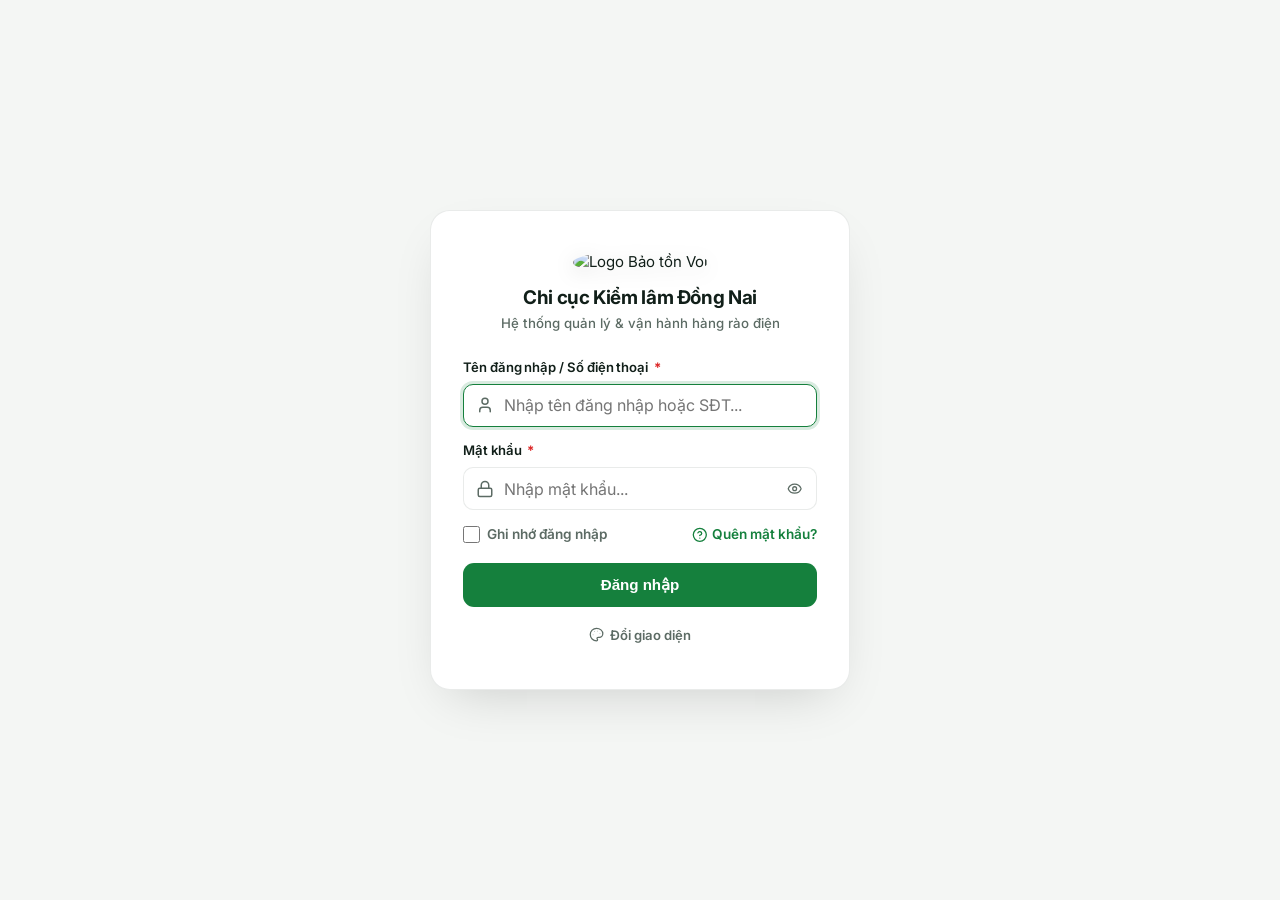
==== commit eafbf56d: "Completely lock zoom on all screens: intercept multi-touch pinch, double-tap, gesture and wheel zoom" ====
--- a/backend/Index.html
+++ b/backend/Index.html
@@ -2,7 +2,7 @@
 <html lang="vi" data-theme="light">
 <head>
   <meta charset="UTF-8" />
-  <meta name="viewport" content="width=device-width, initial-scale=1.0, maximum-scale=1.0, user-scalable=no" />
+  <meta name="viewport" content="width=device-width, initial-scale=1.0, maximum-scale=1.0, user-scalable=no, viewport-fit=cover" />
   <title>QLBV - Quản Lý Bảo Trì Tuyến Hàng Rào Điện</title>
   <meta name="description" content="Hệ thống số hóa biên bản bảo trì, vệ sinh và nhật ký thi công tuyến hàng rào điện bảo tồn Voi Đồng Nai" />
   
@@ -298,12 +298,24 @@
 }
 
 
-/* Reset & Base Styles */
+/* Reset & Base Styles - KHÓA HOÀN TOÀN TÍNH NĂNG ZOOM TRÊN MỌI MÀN HÌNH */
+html {
+  touch-action: manipulation !important;
+  -ms-touch-action: manipulation !important;
+  -webkit-text-size-adjust: 100% !important;
+  text-size-adjust: 100% !important;
+  overflow-x: hidden !important;
+  width: 100% !important;
+  max-width: 100vw !important;
+  height: 100%;
+}
+
 *, *::before, *::after {
   box-sizing: border-box;
   margin: 0;
   padding: 0;
   -webkit-tap-highlight-color: transparent;
+  touch-action: manipulation;
 }
 
 body {
@@ -313,9 +325,21 @@
   line-height: 1.5;
   font-size: 15px;
   min-height: 100vh;
+  min-height: -webkit-fill-available;
   display: flex;
   flex-direction: column;
   transition: background-color 0.3s ease, color 0.3s ease;
+  touch-action: manipulation !important;
+  overflow-x: hidden !important;
+  width: 100% !important;
+  max-width: 100vw !important;
+  position: relative;
+}
+
+/* Khóa cỡ chữ tối thiểu 16px để ngăn Safari/Chrome iOS tự động zoom khi chạm vào gõ */
+input, select, textarea, .form-control, .form-select, .form-textarea {
+  font-size: 16px !important;
+  touch-action: manipulation !important;
 }
 
 /* Header & Top Navbar */
@@ -1870,10 +1894,13 @@
     padding: 0.7rem 0.85rem;
   }
 
-  .app-container { padding: 0.85rem 0.75rem 1rem; }
-
-  /* Chừa chỗ cho thanh điều hướng đáy + vùng an toàn */
-  body { padding-bottom: calc(74px + env(safe-area-inset-bottom)); }
+  /* Đảm bảo không có khoảng đệm dư thừa khi đã bỏ bottom menu */
+  body { padding-bottom: env(safe-area-inset-bottom); }
+
+  /* Bắt buộc font-size tối thiểu 16px cho ô nhập để ngăn Safari tự động phóng to (auto-zoom) */
+  input, select, textarea, .form-control {
+    font-size: 16px !important;
+  }
 
   /* Header 1 dòng gọn gàng: logo trái - nút phải */
   .top-navbar {
@@ -1942,18 +1969,20 @@
   .btn { min-height: 44px; }
   .btn-sm { min-height: 36px; padding: 0.45rem 0.7rem; }
 
-  /* Thanh nút Lưu / In dính đáy khung nhìn cho dễ thao tác */
+  /* Thanh nút Lưu / In dính đáy màn hình (sát đáy sạch sẽ vì đã bỏ menu dưới) */
   .form-actions-bar {
     position: sticky;
-    bottom: calc(74px + env(safe-area-inset-bottom));
+    bottom: env(safe-area-inset-bottom);
     z-index: 50;
     background: var(--bg-card);
-    margin: 1.25rem -0.75rem -0.5rem;
-    padding: 0.7rem 0.75rem calc(0.7rem + env(safe-area-inset-bottom));
+    margin: 1rem 0 0;
+    padding: 0.75rem 0.5rem calc(0.75rem + env(safe-area-inset-bottom));
     border-top: 1px solid var(--border-color);
     box-shadow: 0 -4px 12px rgba(0, 0, 0, 0.06);
     backdrop-filter: blur(10px);
     -webkit-backdrop-filter: blur(10px);
+    width: 100%;
+    border-radius: 12px;
   }
 
   .form-actions-bar .btn { flex: 1; }
@@ -2033,7 +2062,7 @@
   .toast-container {
     left: 12px;
     right: 12px;
-    bottom: calc(84px + env(safe-area-inset-bottom));
+    bottom: calc(16px + env(safe-area-inset-bottom));
   }
 
   .toast { min-width: 0; width: 100%; }
@@ -2041,26 +2070,14 @@
 
 @media (max-width: 380px) {
   .metrics-grid { gap: 0.5rem; }
-  .bottom-nav-item { font-size: 0.62rem; }
   .header-brand-text h1 { font-size: 0.75rem; }
 }
 
-/* Thanh điều hướng đáy: chỉ hiện trên điện thoại/máy tính bảng nhỏ */
-@media (min-width: 769px) {
-  .mobile-bottom-nav { display: none !important; }
-}
-
-.mobile-bottom-nav .ico {
-  width: 22px;
-  height: 22px;
-}
-
+/* Ẩn hoàn toàn menu điều hướng đáy theo yêu cầu người dùng */
+.mobile-bottom-nav,
 .bottom-nav-item {
-  min-height: 52px;
-  font-family: inherit;
-}
-
-.bottom-nav-item.active .ico { stroke-width: 2.4; }
+  display: none !important;
+}
 
 /* Hiệu ứng bấm rõ ràng trên cảm ứng */
 @media (hover: none) {
@@ -3948,6 +3965,50 @@
 
   <!-- JavaScript Scripts -->
   <script>
+// ================= KHÓA HOÀN TOÀN TÍNH NĂNG ZOOM TRÊN MỌI MÀN HÌNH =================
+(function lockAppZoom() {
+  // 1. Chặn cử chỉ thu phóng 2 ngón tay (Pinch to zoom)
+  document.addEventListener('touchstart', function (e) {
+    if (e.touches && e.touches.length > 1) {
+      e.preventDefault();
+    }
+  }, { passive: false });
+
+  // 2. Chặn nhấp đúp phóng to (Double tap to zoom)
+  let lastTouchEnd = 0;
+  document.addEventListener('touchend', function (e) {
+    const now = Date.now();
+    if (now - lastTouchEnd <= 300) {
+      const tag = e.target && e.target.tagName ? e.target.tagName.toLowerCase() : '';
+      if (tag !== 'input' && tag !== 'textarea') {
+        e.preventDefault();
+      }
+    }
+    lastTouchEnd = now;
+  }, { passive: false });
+
+  // 3. Chặn các cử chỉ gesture trên iOS Safari
+  ['gesturestart', 'gesturechange', 'gestureend'].forEach(function (evt) {
+    document.addEventListener(evt, function (e) {
+      e.preventDefault();
+    }, { passive: false });
+  });
+
+  // 4. Chặn Ctrl + Mousewheel / Trackpad zoom trên PC
+  document.addEventListener('wheel', function (e) {
+    if (e.ctrlKey) {
+      e.preventDefault();
+    }
+  }, { passive: false });
+
+  // 5. Chặn phím tắt zoom bàn phím
+  document.addEventListener('keydown', function (e) {
+    if (e.ctrlKey && (e.key === '+' || e.key === '-' || e.key === '=' || e.key === '0')) {
+      e.preventDefault();
+    }
+  });
+})();
+
 /* ===== js/config.js ===== */
 /**
  * CẤU HÌNH HỆ THỐNG QLBV (CONFIG)
@@ -6796,6 +6857,7 @@
 
 // Khởi chạy App khi trang đã load xong
 document.addEventListener('DOMContentLoaded', () => {
+  document.addEventListener('gesturestart', (e) => e.preventDefault());
   App.init();
 });
 
